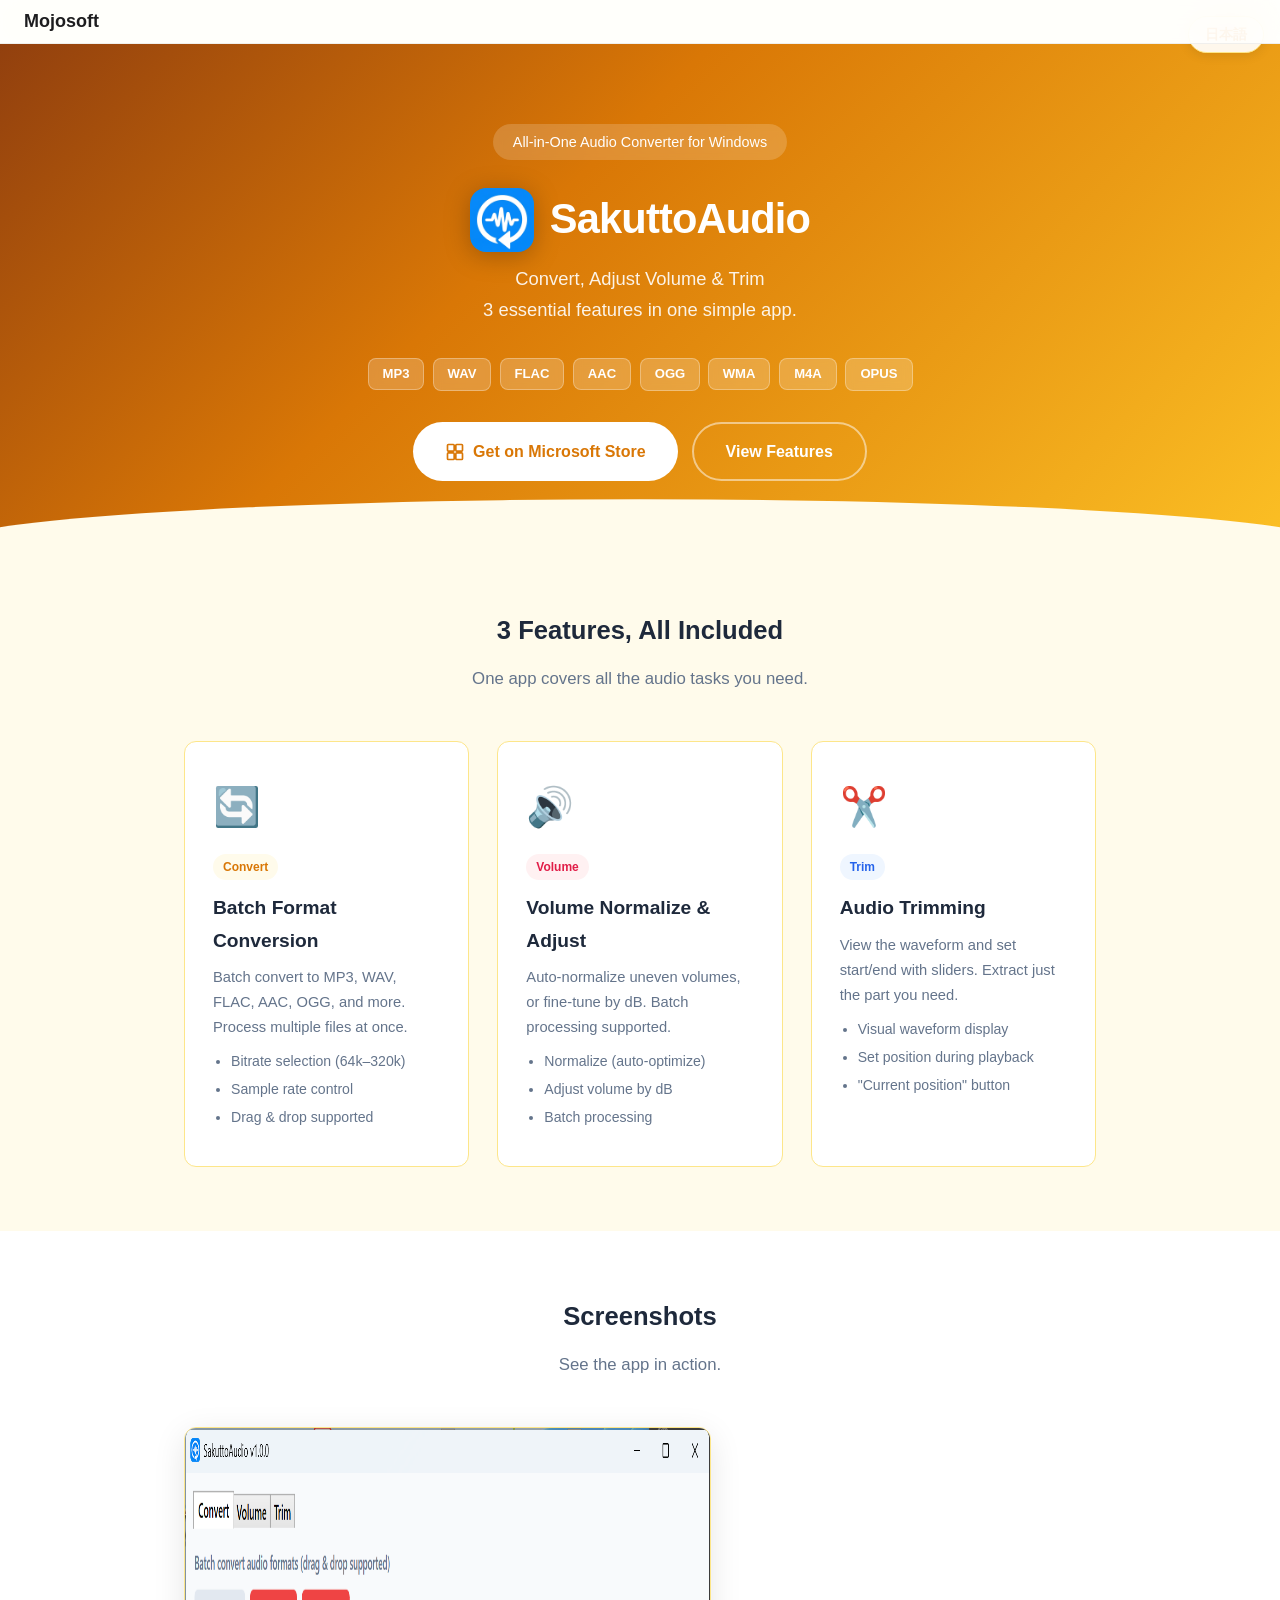
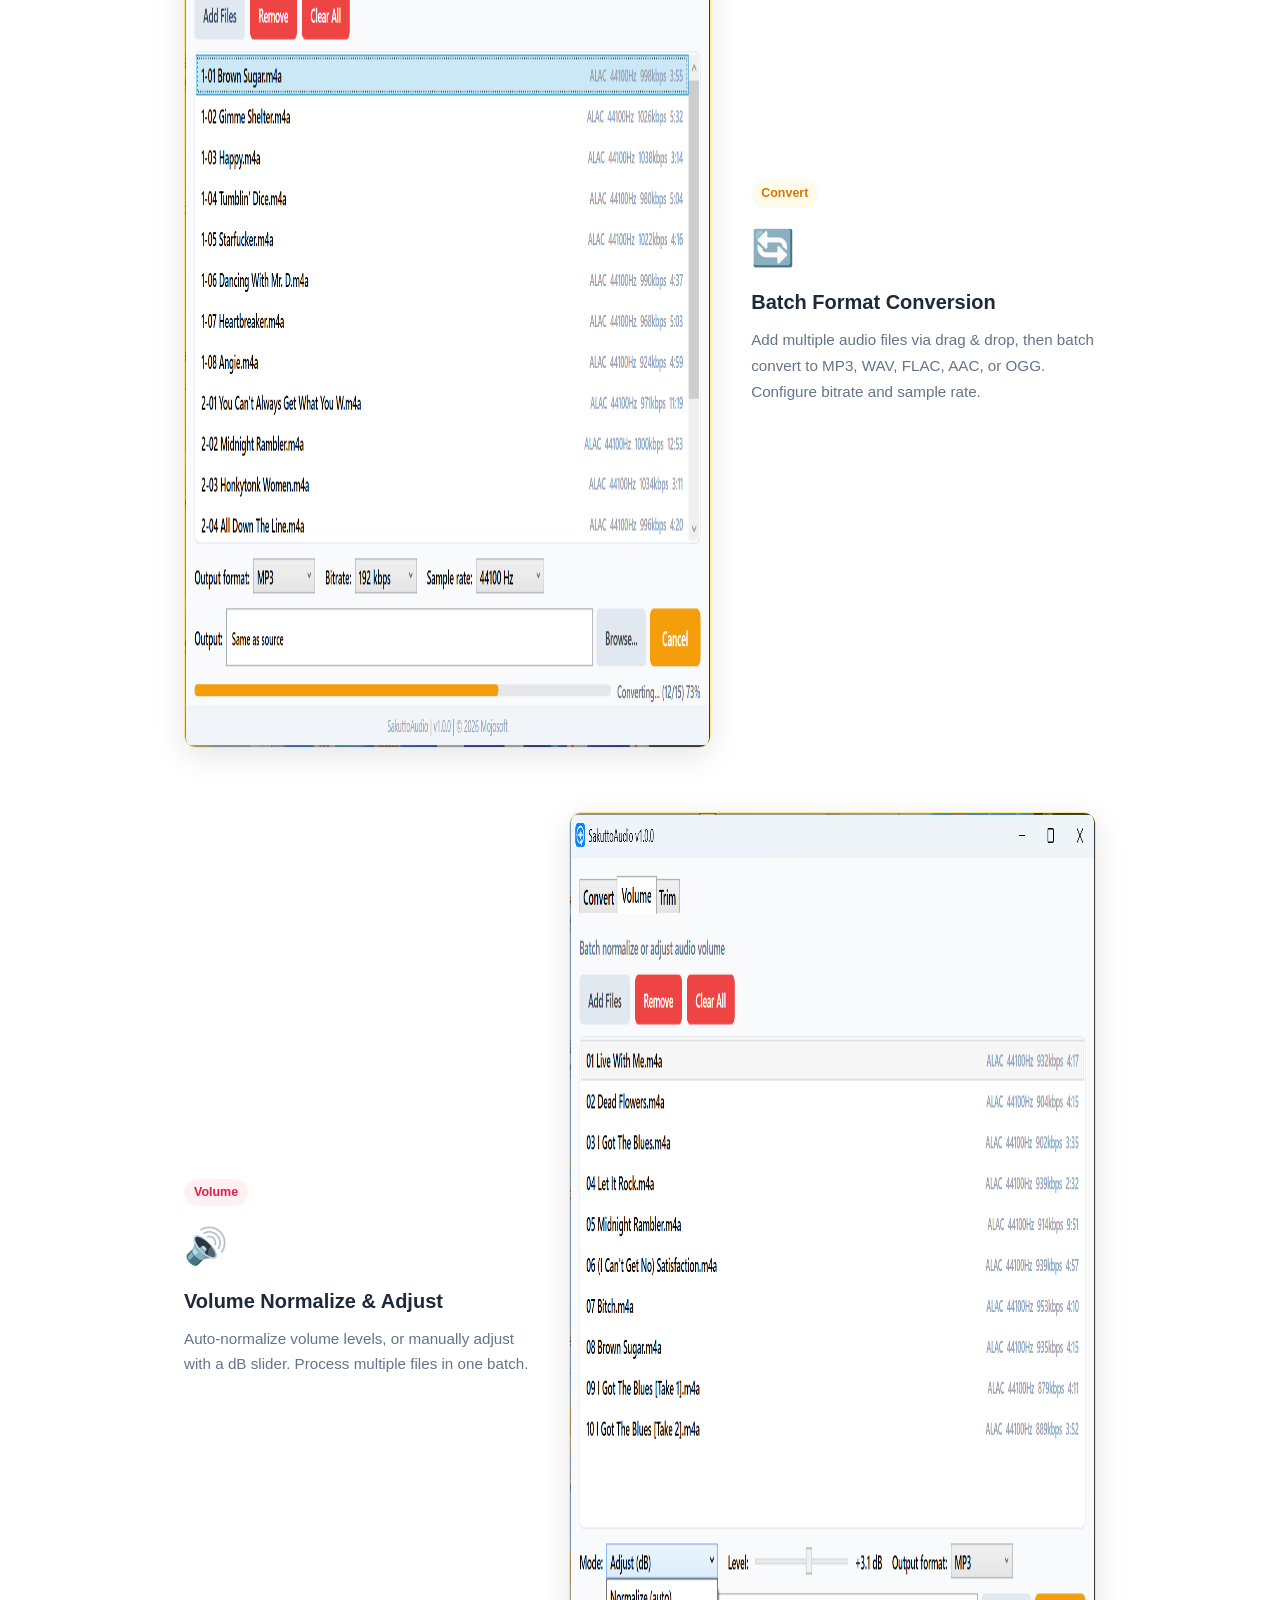
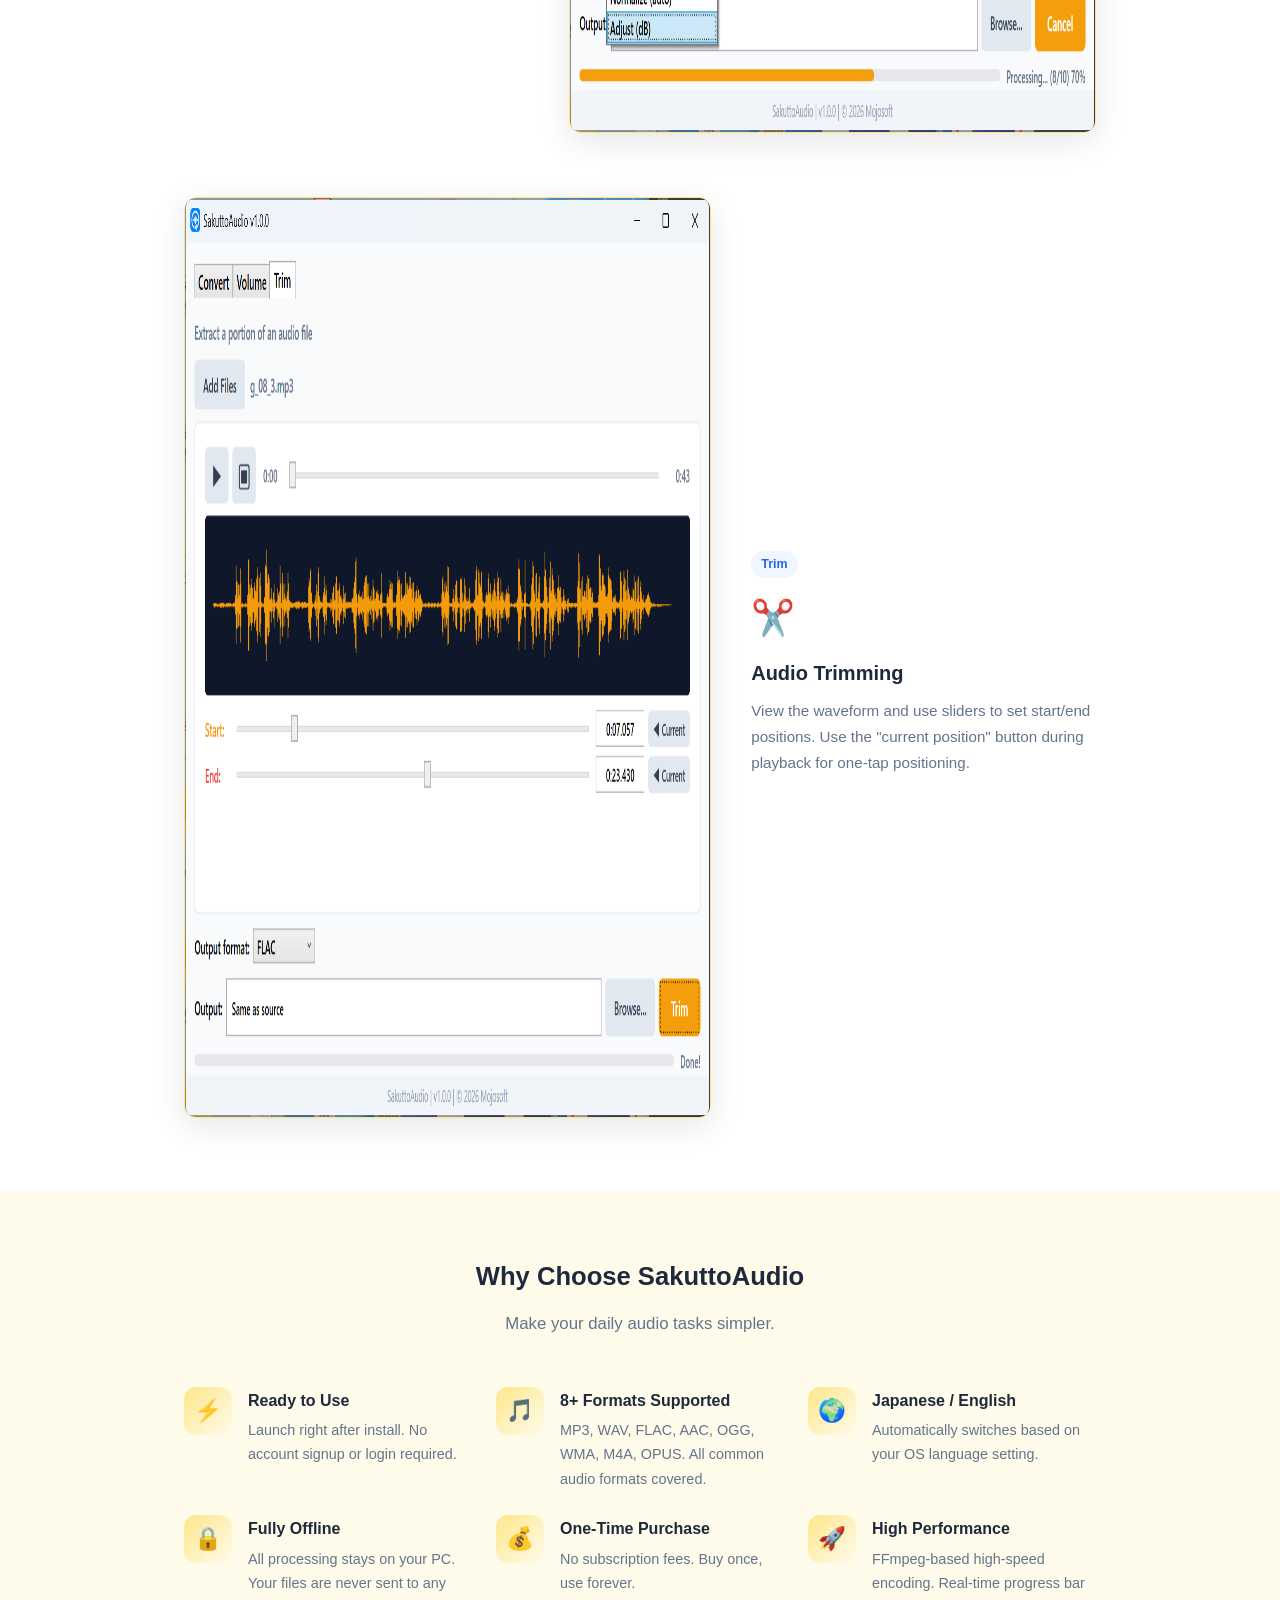
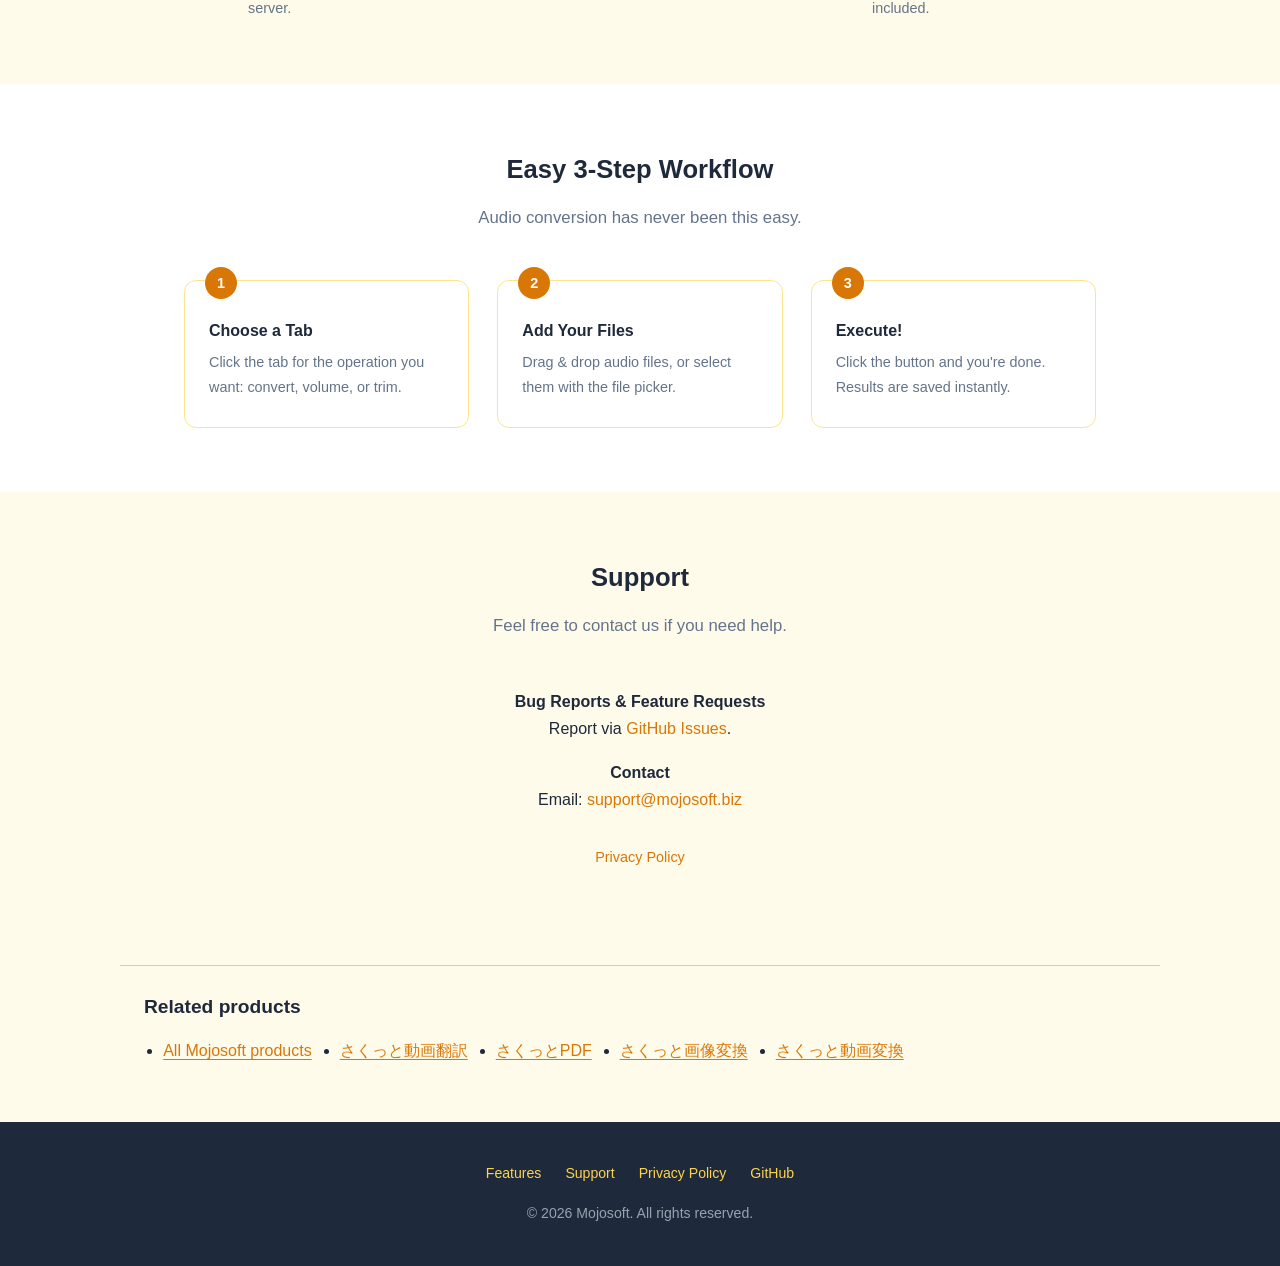
==== en/index.html @ 808bd8ba "Improve product SEO, canonical URLs and language navigation" ====
<!DOCTYPE html>
<html lang="en" class="lang-en">
<head>
<meta charset="UTF-8">
<meta name="viewport" content="width=device-width, initial-scale=1.0">
<title>SakuttoAudio | Audio Conversion, Volume &amp; Trimming</title>
<meta name="description" content="Batch-convert audio files, normalize and adjust volume, and trim recordings on Windows. Three tools in one app for everyday audio tasks. Available on the Microsoft Store.">
<style>
*{margin:0;padding:0;box-sizing:border-box}
:root{--primary:#D97706;--primary-dark:#B45309;--accent:#F59E0B;--bg:#FFFBEB;--card:#FFFFFF;--text:#1E293B;--muted:#64748B;--border:#FDE68A;--radius:12px}
body{font-family:"Segoe UI","Meiryo","Hiragino Sans",sans-serif;background:var(--bg);color:var(--text);line-height:1.7}
a{color:var(--primary);text-decoration:none}
a:hover{text-decoration:underline}

/* Language toggle */
.lang-toggle{position:fixed;top:16px;right:16px;z-index:1000;background:rgba(255,255,255,.92);border:1px solid var(--border);border-radius:999px;padding:6px 16px;font-size:.85rem;font-weight:600;cursor:pointer;box-shadow:0 2px 12px rgba(0,0,0,.1);transition:background .2s}
.lang-toggle:hover{background:#fff;box-shadow:0 4px 16px rgba(0,0,0,.15)}
[data-lang="ja"] .en,[data-lang="en"] .ja{display:none!important}

/* Hero */
.hero{background:linear-gradient(135deg,#92400E 0%,#D97706 40%,#FBBF24 100%);color:#fff;padding:80px 24px 64px;text-align:center;position:relative;overflow:hidden}
.hero::after{content:"";position:absolute;bottom:-2px;left:0;right:0;height:48px;background:var(--bg);clip-path:ellipse(55% 100% at 50% 100%)}
.hero-title{display:flex;align-items:center;justify-content:center;gap:16px;margin-bottom:8px}
.hero-title img{width:64px;height:64px;border-radius:16px;filter:drop-shadow(0 4px 12px rgba(0,0,0,.25))}
.hero h1{font-size:2.6rem;font-weight:800;letter-spacing:-.02em;margin:0}
.hero .subtitle{font-size:1.15rem;opacity:.9;margin-bottom:32px;font-weight:400}
.hero .tagline{display:inline-block;background:rgba(255,255,255,.18);border-radius:999px;padding:6px 20px;font-size:.9rem;margin-bottom:24px;backdrop-filter:blur(4px)}
.hero .formats{display:flex;gap:8px;justify-content:center;flex-wrap:wrap;margin-bottom:32px}
.hero .format-badge{background:rgba(255,255,255,.2);border:1px solid rgba(255,255,255,.3);border-radius:8px;padding:4px 14px;font-size:.82rem;font-weight:600;backdrop-filter:blur(4px)}
.cta-group{display:flex;gap:14px;justify-content:center;flex-wrap:wrap}
.btn{display:inline-flex;align-items:center;gap:8px;padding:14px 32px;border-radius:999px;font-size:1rem;font-weight:600;transition:transform .15s,box-shadow .15s;cursor:pointer;border:none}
.btn-primary{background:#fff;color:var(--primary)}
.btn-primary:hover{transform:translateY(-2px);box-shadow:0 8px 24px rgba(0,0,0,.18);text-decoration:none}
.btn-outline{background:transparent;color:#fff;border:2px solid rgba(255,255,255,.5)}
.btn-outline:hover{background:rgba(255,255,255,.12);text-decoration:none}

/* Container */
.container{max-width:960px;margin:0 auto;padding:0 24px}

/* Section */
.section{padding:64px 0}
.section-title{font-size:1.6rem;font-weight:700;text-align:center;margin-bottom:12px}
.section-desc{text-align:center;color:var(--muted);margin-bottom:48px;font-size:1.05rem}

/* Feature cards */
.feature-grid{display:grid;grid-template-columns:repeat(3,1fr);gap:28px}
.feature-card{background:var(--card);border:1px solid var(--border);border-radius:var(--radius);padding:32px 28px;transition:transform .2s,box-shadow .2s}
.feature-card:hover{transform:translateY(-4px);box-shadow:0 12px 40px rgba(217,119,6,.12)}
.feature-card .feature-icon{font-size:2.4rem;margin-bottom:12px;display:block}
.feature-card .feature-tag{display:inline-block;font-size:.75rem;font-weight:600;padding:3px 10px;border-radius:999px;margin-bottom:12px}
.feature-card .feature-tag.convert{background:#FFFBEB;color:#D97706}
.feature-card .feature-tag.volume{background:#FFF1F2;color:#E11D48}
.feature-card .feature-tag.trim{background:#EFF6FF;color:#2563EB}
.feature-card h3{font-size:1.2rem;margin-bottom:8px;font-weight:700}
.feature-card p{font-size:.92rem;color:var(--muted);line-height:1.7}
.feature-card ul{margin-top:10px;padding-left:18px;font-size:.88rem;color:var(--muted)}
.feature-card ul li{margin-bottom:4px}

/* Feature detail rows */
.feature-row{display:flex;gap:40px;align-items:center;margin-bottom:56px;flex-wrap:wrap}
.feature-row:last-child{margin-bottom:0}
.feature-row.reverse{flex-direction:row-reverse}
.feature-img{flex:1 1 55%;min-width:280px}
.feature-img img{width:100%;border-radius:var(--radius);box-shadow:0 8px 32px rgba(0,0,0,.10);border:1px solid var(--border);transition:transform .2s,box-shadow .2s}
.feature-img img:hover{transform:scale(1.02);box-shadow:0 12px 40px rgba(0,0,0,.15)}
.feature-info{flex:1 1 35%;min-width:220px}
.feature-info .feature-icon{font-size:2.2rem;margin-bottom:8px;display:block}
.feature-info h3{font-size:1.25rem;margin-bottom:8px;font-weight:700}
.feature-info p{font-size:.95rem;color:var(--muted);line-height:1.7}
.feature-info .feature-tag{display:inline-block;font-size:.78rem;font-weight:600;padding:3px 10px;border-radius:999px;margin-bottom:10px}
.feature-info .feature-tag.convert{background:#FFFBEB;color:#D97706}
.feature-info .feature-tag.volume{background:#FFF1F2;color:#E11D48}
.feature-info .feature-tag.trim{background:#EFF6FF;color:#2563EB}

/* Points */
.points{display:grid;grid-template-columns:repeat(auto-fit,minmax(260px,1fr));gap:24px;margin-top:40px}
.point{display:flex;gap:16px;align-items:flex-start}
.point-icon{flex-shrink:0;width:48px;height:48px;border-radius:12px;background:linear-gradient(135deg,#FDE68A,#FFFBEB);display:flex;align-items:center;justify-content:center;font-size:1.4rem}
.point h3{font-size:1rem;margin-bottom:4px}
.point p{font-size:.9rem;color:var(--muted)}

/* Steps */
.steps{display:grid;grid-template-columns:repeat(auto-fit,minmax(240px,1fr));gap:28px;counter-reset:step}
.step{background:var(--card);border:1px solid var(--border);border-radius:var(--radius);padding:28px 24px;position:relative}
.step::before{counter-increment:step;content:counter(step);position:absolute;top:-14px;left:20px;width:32px;height:32px;border-radius:50%;background:var(--primary);color:#fff;font-weight:700;font-size:.9rem;display:flex;align-items:center;justify-content:center}
.step h3{margin-top:8px;font-size:1rem;margin-bottom:6px}
.step p{font-size:.9rem;color:var(--muted)}

/* Footer */
footer{background:#1E293B;color:#CBD5E1;padding:40px 24px;text-align:center;font-size:.88rem}
footer a{color:#FCD34D}
footer .footer-links{margin-bottom:16px;display:flex;gap:24px;justify-content:center;flex-wrap:wrap}
footer .copyright{opacity:.7;margin-top:8px}

/* Responsive */
@media(max-width:700px){
  .hero h1{font-size:2rem}
  .hero .subtitle{font-size:1rem}
  .feature-grid{grid-template-columns:1fr}
  .feature-row,.feature-row.reverse{flex-direction:column}
  .feature-img{min-width:100%}
  .feature-info{min-width:100%;text-align:center}
  .section{padding:48px 0}
  .feature-row{margin-bottom:40px}
}
</style>
  <link rel="canonical" href="https://mojosoftjp.github.io/sakutto-audioconverter/en/">
  <link rel="alternate" href="https://mojosoftjp.github.io/sakutto-audioconverter/" hreflang="ja">
  <link rel="alternate" href="https://mojosoftjp.github.io/sakutto-audioconverter/en/" hreflang="en">
  <link rel="alternate" href="https://mojosoftjp.github.io/sakutto-audioconverter/" hreflang="x-default">
  <meta name="robots" content="index, follow, max-image-preview:large">
  <meta property="og:title" content="SakuttoAudio | Audio Conversion, Volume &amp; Trimming">
  <meta property="og:description" content="Batch-convert audio files, normalize and adjust volume, and trim recordings on Windows. Three tools in one app for everyday audio tasks. Available on the Microsoft Store.">
  <meta property="og:url" content="https://mojosoftjp.github.io/sakutto-audioconverter/en/">
  <meta property="og:type" content="website">
  <meta property="og:site_name" content="Mojosoft">
  <meta property="og:locale" content="en_US">
  <meta name="twitter:title" content="SakuttoAudio | Audio Conversion, Volume &amp; Trimming">
  <meta name="twitter:description" content="Batch-convert audio files, normalize and adjust volume, and trim recordings on Windows. Three tools in one app for everyday audio tasks. Available on the Microsoft Store.">
  <meta property="og:image" content="https://mojosoftjp.github.io/sakutto-audioconverter/a1.png">
  <meta name="twitter:image" content="https://mojosoftjp.github.io/sakutto-audioconverter/a1.png">
  <meta property="og:image:alt" content="SakuttoAudio | Audio Conversion, Volume &amp; Trimming">
  <meta name="twitter:image:alt" content="SakuttoAudio | Audio Conversion, Volume &amp; Trimming">
  <meta property="og:image:width" content="1272">
  <meta property="og:image:height" content="921">
  <meta name="twitter:card" content="summary_large_image">
<script type="application/ld+json">
{
  "@context": "https://schema.org",
  "@graph": [
    {
      "@type": "SoftwareApplication",
      "@id": "https://mojosoftjp.github.io/sakutto-audioconverter/en/#software",
      "name": "さくっと音声変換",
      "url": "https://mojosoftjp.github.io/sakutto-audioconverter/en/",
      "description": "Batch-convert audio files, normalize and adjust volume, and trim recordings on Windows. Three tools in one app for everyday audio tasks. Available on the Microsoft Store.",
      "image": "https://mojosoftjp.github.io/sakutto-audioconverter/a1.png",
      "operatingSystem": "Windows",
      "applicationCategory": "MultimediaApplication",
      "inLanguage": "en",
      "publisher": {
        "@type": "Organization",
        "@id": "https://mojosoft.biz/#organization",
        "name": "Mojosoft",
        "url": "https://mojosoft.biz/"
      }
    },
    {
      "@type": "BreadcrumbList",
      "@id": "https://mojosoftjp.github.io/sakutto-audioconverter/en/#breadcrumb",
      "itemListElement": [
        {
          "@type": "ListItem",
          "position": 1,
          "name": "Mojosoft",
          "item": "https://mojosoft.biz/"
        },
        {
          "@type": "ListItem",
          "position": 2,
          "name": "さくっと音声変換",
          "item": "https://mojosoftjp.github.io/sakutto-audioconverter/en/"
        }
      ]
    },
    {
      "@type": "WebPage",
      "@id": "https://mojosoftjp.github.io/sakutto-audioconverter/en/#webpage",
      "url": "https://mojosoftjp.github.io/sakutto-audioconverter/en/",
      "name": "SakuttoAudio | Audio Conversion, Volume & Trimming",
      "inLanguage": "en",
      "mainEntity": {
        "@id": "https://mojosoftjp.github.io/sakutto-audioconverter/en/#software"
      },
      "breadcrumb": {
        "@id": "https://mojosoftjp.github.io/sakutto-audioconverter/en/#breadcrumb"
      }
    }
  ]
}
</script>
<style id="seo-navigation-style">
.seo-navigation{max-width:1040px;margin:32px auto;padding:24px;line-height:1.8;border-top:1px solid #8886}
.seo-navigation h2{font-size:1.2rem;margin:0 0 12px}.seo-navigation ul{padding-left:1.2em;display:flex;flex-wrap:wrap;gap:8px 28px}
.seo-navigation a{text-decoration:underline;text-underline-offset:3px}.seo-navigation details{padding:12px 0;border-bottom:1px solid #8884}
.seo-navigation summary{cursor:pointer;font-weight:600}.seo-navigation p{margin:10px 0}.seo-product-label{display:block;font-size:.35em;line-height:1.5;margin-bottom:.6em;letter-spacing:0}
.seo-table-scroll{max-width:100%;overflow-x:auto;margin:16px 0}code{overflow-wrap:anywhere;word-break:break-word}
@media(prefers-reduced-motion:reduce){.fade-in,.reveal,.reveal-scale,.rv{opacity:1!important;transform:none!important;animation:none!important;transition:none!important}}
</style><noscript><style>.fade-in,.reveal,.reveal-scale,.rv{opacity:1!important;transform:none!important}</style></noscript>
</head>
<body data-lang="en">

<!-- Mojosoft Header -->
<nav style="position:fixed;top:0;left:0;right:0;z-index:9999;background:rgba(255,255,255,.85);backdrop-filter:saturate(180%) blur(20px);-webkit-backdrop-filter:saturate(180%) blur(20px);border-bottom:1px solid rgba(0,0,0,.06);height:44px;display:flex;align-items:center;padding:0 24px;">
  <a href="https://mojosoft.biz/" style="font-size:18px;font-weight:700;color:#1D1D1F;text-decoration:none;font-family:'Noto Sans JP',sans-serif;">Mojosoft</a>
</nav>
<div style="height:44px;"></div>

<!-- Language toggle -->
<a class="lang-toggle" href="https://mojosoftjp.github.io/sakutto-audioconverter/" lang="ja" style="text-decoration:none">日本語</a>

<!-- Hero -->
<header class="hero">
  <div class="ja"><div class="tagline">Windows 用音声変換ツール</div></div>
  <div class="en"><div class="tagline">All-in-One Audio Converter for Windows</div></div>
  <div class="hero-title">
    <img src="../logo.png" alt="SakuttoAudio icon" width="300" height="300" decoding="async">
    <h1><span class="ja">さくっと音声変換</span><span class="en">SakuttoAudio</span></h1>
  </div>
  <p class="subtitle">
    <span class="ja">フォーマット変換・音量調整・トリミング<br>3つの機能をシンプルなひとつのアプリに。</span>
    <span class="en">Convert, Adjust Volume &amp; Trim<br>3 essential features in one simple app.</span>
  </p>
  <div class="formats">
    <span class="format-badge">MP3</span>
    <span class="format-badge">WAV</span>
    <span class="format-badge">FLAC</span>
    <span class="format-badge">AAC</span>
    <span class="format-badge">OGG</span>
    <span class="format-badge">WMA</span>
    <span class="format-badge">M4A</span>
    <span class="format-badge">OPUS</span>
  </div>
  <div class="cta-group">
    <a href="https://www.microsoft.com/store/apps/9MT5RW1K95DD" class="btn btn-primary">
      <svg width="20" height="20" viewBox="0 0 24 24" fill="none" stroke="currentColor" stroke-width="2"><rect x="3" y="3" width="8" height="8" rx="1"/><rect x="13" y="3" width="8" height="8" rx="1"/><rect x="3" y="13" width="8" height="8" rx="1"/><rect x="13" y="13" width="8" height="8" rx="1"/></svg>
      <span class="ja">Microsoft Store で入手</span><span class="en">Get on Microsoft Store</span>
    </a>
    <a href="#features" class="btn btn-outline">
      <span class="ja">機能を見る</span><span class="en">View Features</span>
    </a>
  </div>
</header>

<!-- Feature overview cards -->
<section id="features" class="section">
  <div class="container">
    <h2 class="section-title"><span class="ja">3つの機能、ぜんぶ入り</span><span class="en">3 Features, All Included</span></h2>
    <p class="section-desc"><span class="ja">音声の変換・編集がこのアプリひとつで完結します。</span><span class="en">One app covers all the audio tasks you need.</span></p>
    <div class="feature-grid">
      <!-- 1: Convert -->
      <div class="feature-card">
        <span class="feature-icon">&#x1F504;</span>
        <span class="feature-tag convert"><span class="ja">変換</span><span class="en">Convert</span></span>
        <h3><span class="ja">一括フォーマット変換</span><span class="en">Batch Format Conversion</span></h3>
        <p><span class="ja">MP3・WAV・FLAC・AAC・OGGなど主要な音声形式に一括変換。複数ファイルをまとめて処理。</span><span class="en">Batch convert to MP3, WAV, FLAC, AAC, OGG, and more. Process multiple files at once.</span></p>
        <ul>
          <li><span class="ja">ビットレート指定（64k〜320k）</span><span class="en">Bitrate selection (64k–320k)</span></li>
          <li><span class="ja">サンプルレート指定</span><span class="en">Sample rate control</span></li>
          <li><span class="ja">ドラッグ＆ドロップ対応</span><span class="en">Drag &amp; drop supported</span></li>
        </ul>
      </div>
      <!-- 2: Volume -->
      <div class="feature-card">
        <span class="feature-icon">&#x1F50A;</span>
        <span class="feature-tag volume"><span class="ja">音量調整</span><span class="en">Volume</span></span>
        <h3><span class="ja">音量ノーマライズ &amp; 調整</span><span class="en">Volume Normalize &amp; Adjust</span></h3>
        <p><span class="ja">バラバラな音量を自動で最適化、またはdB単位で微調整。複数ファイルの一括処理に対応。</span><span class="en">Auto-normalize uneven volumes, or fine-tune by dB. Batch processing supported.</span></p>
        <ul>
          <li><span class="ja">ノーマライズ（自動最適化）</span><span class="en">Normalize (auto-optimize)</span></li>
          <li><span class="ja">dB指定で音量増減</span><span class="en">Adjust volume by dB</span></li>
          <li><span class="ja">一括処理対応</span><span class="en">Batch processing</span></li>
        </ul>
      </div>
      <!-- 3: Trim -->
      <div class="feature-card">
        <span class="feature-icon">&#x2702;&#xFE0F;</span>
        <span class="feature-tag trim"><span class="ja">トリミング</span><span class="en">Trim</span></span>
        <h3><span class="ja">音声トリミング</span><span class="en">Audio Trimming</span></h3>
        <p><span class="ja">波形を見ながらスライダーで直感的に開始・終了を指定。必要な部分だけ切り出し。</span><span class="en">View the waveform and set start/end with sliders. Extract just the part you need.</span></p>
        <ul>
          <li><span class="ja">波形表示で視覚的に操作</span><span class="en">Visual waveform display</span></li>
          <li><span class="ja">再生しながら位置指定</span><span class="en">Set position during playback</span></li>
          <li><span class="ja">「現在位置」ボタンで簡単指定</span><span class="en">"Current position" button</span></li>
        </ul>
      </div>
    </div>
  </div>
</section>

<!-- Screenshots -->
<section class="section" style="background:#fff">
  <div class="container">
    <h2 class="section-title"><span class="ja">スクリーンショット</span><span class="en">Screenshots</span></h2>
    <p class="section-desc"><span class="ja">実際のアプリの画面をご覧ください。</span><span class="en">See the app in action.</span></p>

    <!-- 1: Convert -->
    <div class="feature-row">
      <div class="feature-img">
        <img class="ja" src="../a1.png" alt="一括変換の画面" loading="lazy" width="1272" height="921" decoding="async">
        <img class="en" src="../a_en1.png" alt="Batch Convert" loading="lazy" width="1272" height="921" decoding="async">
      </div>
      <div class="feature-info">
        <span class="feature-tag convert"><span class="ja">変換</span><span class="en">Convert</span></span>
        <span class="feature-icon">&#x1F504;</span>
        <h3><span class="ja">一括フォーマット変換</span><span class="en">Batch Format Conversion</span></h3>
        <p><span class="ja">複数の音声ファイルをドラッグ＆ドロップで追加し、MP3・WAV・FLAC・AAC・OGGに一括変換。ビットレートやサンプルレートも設定可能。</span><span class="en">Add multiple audio files via drag &amp; drop, then batch convert to MP3, WAV, FLAC, AAC, or OGG. Configure bitrate and sample rate.</span></p>
      </div>
    </div>

    <!-- 2: Volume -->
    <div class="feature-row reverse">
      <div class="feature-img">
        <img class="ja" src="../a2.png" alt="音量調整の画面" loading="lazy" width="1272" height="921" decoding="async">
        <img class="en" src="../a_en2.png" alt="Volume Adjust" loading="lazy" width="1272" height="921" decoding="async">
      </div>
      <div class="feature-info">
        <span class="feature-tag volume"><span class="ja">音量調整</span><span class="en">Volume</span></span>
        <span class="feature-icon">&#x1F50A;</span>
        <h3><span class="ja">音量ノーマライズ &amp; 調整</span><span class="en">Volume Normalize &amp; Adjust</span></h3>
        <p><span class="ja">ノーマライズで音量を自動最適化、またはdBスライダーで手動調整。複数ファイルを一括処理。</span><span class="en">Auto-normalize volume levels, or manually adjust with a dB slider. Process multiple files in one batch.</span></p>
      </div>
    </div>

    <!-- 3: Trim -->
    <div class="feature-row">
      <div class="feature-img">
        <img class="ja" src="../a3.png" alt="トリミングの画面" loading="lazy" width="1272" height="921" decoding="async">
        <img class="en" src="../a_en3.png" alt="Audio Trimming" loading="lazy" width="1272" height="921" decoding="async">
      </div>
      <div class="feature-info">
        <span class="feature-tag trim"><span class="ja">トリミング</span><span class="en">Trim</span></span>
        <span class="feature-icon">&#x2702;&#xFE0F;</span>
        <h3><span class="ja">音声トリミング</span><span class="en">Audio Trimming</span></h3>
        <p><span class="ja">波形表示を見ながらスライダーで開始・終了位置を指定。再生中に「現在位置」ボタンで一発セット。必要な部分だけサクッと切り出し。</span><span class="en">View the waveform and use sliders to set start/end positions. Use the "current position" button during playback for one-tap positioning.</span></p>
      </div>
    </div>
  </div>
</section>

<!-- Why choose -->
<section class="section">
  <div class="container">
    <h2 class="section-title"><span class="ja">選ばれる理由</span><span class="en">Why Choose SakuttoAudio</span></h2>
    <p class="section-desc"><span class="ja">日常の音声作業を、もっとシンプルに。</span><span class="en">Make your daily audio tasks simpler.</span></p>
    <div class="points">
      <div class="point">
        <div class="point-icon">&#x26A1;</div>
        <div>
          <h3><span class="ja">すぐ使える</span><span class="en">Ready to Use</span></h3>
          <p><span class="ja">インストールしたらすぐ起動。アカウント登録もログインも不要です。</span><span class="en">Launch right after install. No account signup or login required.</span></p>
        </div>
      </div>
      <div class="point">
        <div class="point-icon">&#x1F3B5;</div>
        <div>
          <h3><span class="ja">8フォーマット対応</span><span class="en">8+ Formats Supported</span></h3>
          <p><span class="ja">MP3・WAV・FLAC・AAC・OGG・WMA・M4A・OPUS。主要な音声形式をすべてカバー。</span><span class="en">MP3, WAV, FLAC, AAC, OGG, WMA, M4A, OPUS. All common audio formats covered.</span></p>
        </div>
      </div>
      <div class="point">
        <div class="point-icon">&#x1F30D;</div>
        <div>
          <h3><span class="ja">日本語/英語対応</span><span class="en">Japanese / English</span></h3>
          <p><span class="ja">OSの言語設定に合わせて自動で切り替わります。</span><span class="en">Automatically switches based on your OS language setting.</span></p>
        </div>
      </div>
      <div class="point">
        <div class="point-icon">&#x1F512;</div>
        <div>
          <h3><span class="ja">完全オフライン</span><span class="en">Fully Offline</span></h3>
          <p><span class="ja">すべての処理はPC上で完結。ファイルが外部に送信されることはありません。</span><span class="en">All processing stays on your PC. Your files are never sent to any server.</span></p>
        </div>
      </div>
      <div class="point">
        <div class="point-icon">&#x1F4B0;</div>
        <div>
          <h3><span class="ja">買い切り</span><span class="en">One-Time Purchase</span></h3>
          <p><span class="ja">月額課金なし。一度購入すればずっと使えます。</span><span class="en">No subscription fees. Buy once, use forever.</span></p>
        </div>
      </div>
      <div class="point">
        <div class="point-icon">&#x1F680;</div>
        <div>
          <h3><span class="ja">高性能</span><span class="en">High Performance</span></h3>
          <p><span class="ja">FFmpegベースの高速エンコード。プログレスバーで進捗をリアルタイム確認。</span><span class="en">FFmpeg-based high-speed encoding. Real-time progress bar included.</span></p>
        </div>
      </div>
    </div>
  </div>
</section>

<!-- How to use -->
<section class="section" style="background:#fff">
  <div class="container">
    <h2 class="section-title"><span class="ja">使い方はかんたん 3ステップ</span><span class="en">Easy 3-Step Workflow</span></h2>
    <p class="section-desc"><span class="ja">音声変換がこんなにラクになります。</span><span class="en">Audio conversion has never been this easy.</span></p>
    <div class="steps">
      <div class="step">
        <h3><span class="ja">タブを選ぶ</span><span class="en">Choose a Tab</span></h3>
        <p><span class="ja">変換・音量調整・トリミングから、やりたい操作をクリック。</span><span class="en">Click the tab for the operation you want: convert, volume, or trim.</span></p>
      </div>
      <div class="step">
        <h3><span class="ja">ファイルを入れる</span><span class="en">Add Your Files</span></h3>
        <p><span class="ja">音声ファイルをドラッグ＆ドロップ、またはボタンで選択。</span><span class="en">Drag &amp; drop audio files, or select them with the file picker.</span></p>
      </div>
      <div class="step">
        <h3><span class="ja">実行！</span><span class="en">Execute!</span></h3>
        <p><span class="ja">ボタンをクリックするだけ。処理結果はすぐに保存されます。</span><span class="en">Click the button and you're done. Results are saved instantly.</span></p>
      </div>
    </div>
  </div>
</section>

<!-- Support -->
<section id="support" class="section">
  <div class="container">
    <h2 class="section-title"><span class="ja">サポート</span><span class="en">Support</span></h2>
    <p class="section-desc"><span class="ja">お困りの際はお気軽にお問い合わせください。</span><span class="en">Feel free to contact us if you need help.</span></p>
    <div style="max-width:560px;margin:0 auto;text-align:center">
      <p style="margin-bottom:16px">
        <strong><span class="ja">不具合の報告・機能のリクエスト</span><span class="en">Bug Reports &amp; Feature Requests</span></strong><br>
        <span class="ja"><a href="https://github.com/mojosoftjp/sakutto-audioconverter/issues">GitHub Issues</a> からご報告いただけます。</span>
        <span class="en">Report via <a href="https://github.com/mojosoftjp/sakutto-audioconverter/issues">GitHub Issues</a>.</span>
      </p>
      <p style="margin-bottom:16px">
        <strong><span class="ja">お問い合わせ</span><span class="en">Contact</span></strong><br>
        Email: <a href="mailto:support@mojosoft.biz">support@mojosoft.biz</a>
      </p>
      <p style="color:var(--muted);font-size:.9rem;margin-top:32px">
        <a href="../privacy.html"><span class="ja">プライバシーポリシー</span><span class="en">Privacy Policy</span></a>
      </p>
    </div>
  </div>
</section>

<!-- Footer -->
<nav class="seo-navigation" aria-label="Related products"><h2>Related products</h2><ul><li><a href="https://mojosoft.biz/#products">All Mojosoft products</a></li><li><a href="https://mojosoftjp.github.io/sakutto-videotranslator/en/">さくっと動画翻訳</a></li><li><a href="https://mojosoftjp.github.io/sakutto-pdf/en/">さくっとPDF</a></li><li><a href="https://mojosoftjp.github.io/sakutto-imageconverter/en/">さくっと画像変換</a></li><li><a href="https://mojosoftjp.github.io/sakutto-videoconverter/en/">さくっと動画変換</a></li></ul></nav>
<footer>
  <div class="footer-links">
    <a href="#features"><span class="ja">機能</span><span class="en">Features</span></a>
    <a href="#support"><span class="ja">サポート</span><span class="en">Support</span></a>
    <a href="../privacy.html"><span class="ja">プライバシーポリシー</span><span class="en">Privacy Policy</span></a>
    <a href="https://github.com/mojosoftjp/sakutto-audioconverter">GitHub</a>
  </div>
  <div class="copyright">&copy; 2026 Mojosoft. All rights reserved.</div>
</footer>

<script>
function setLang(lang) {
  if (lang !== "en") window.location.assign("https://mojosoftjp.github.io/sakutto-audioconverter/" + window.location.hash);
}
function toggleLang() { setLang("ja"); }
</script>

</body>
</html>
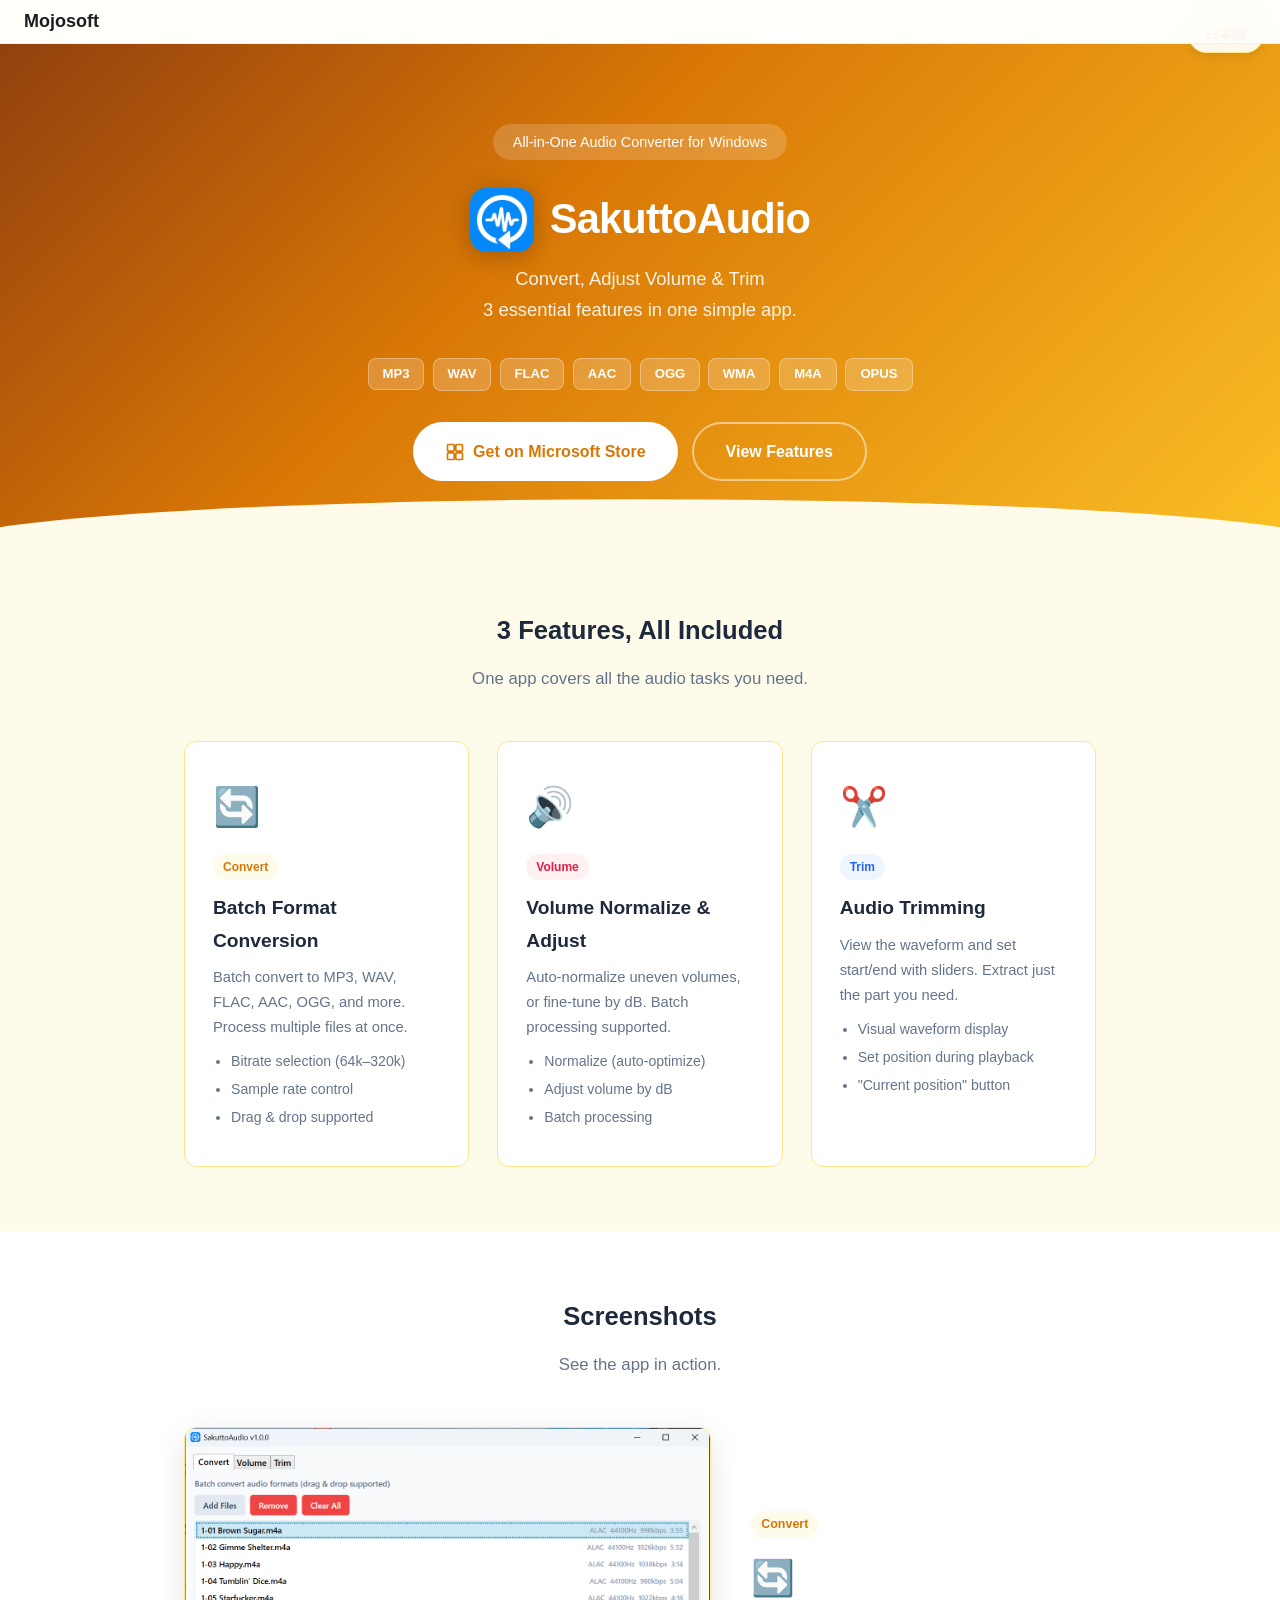
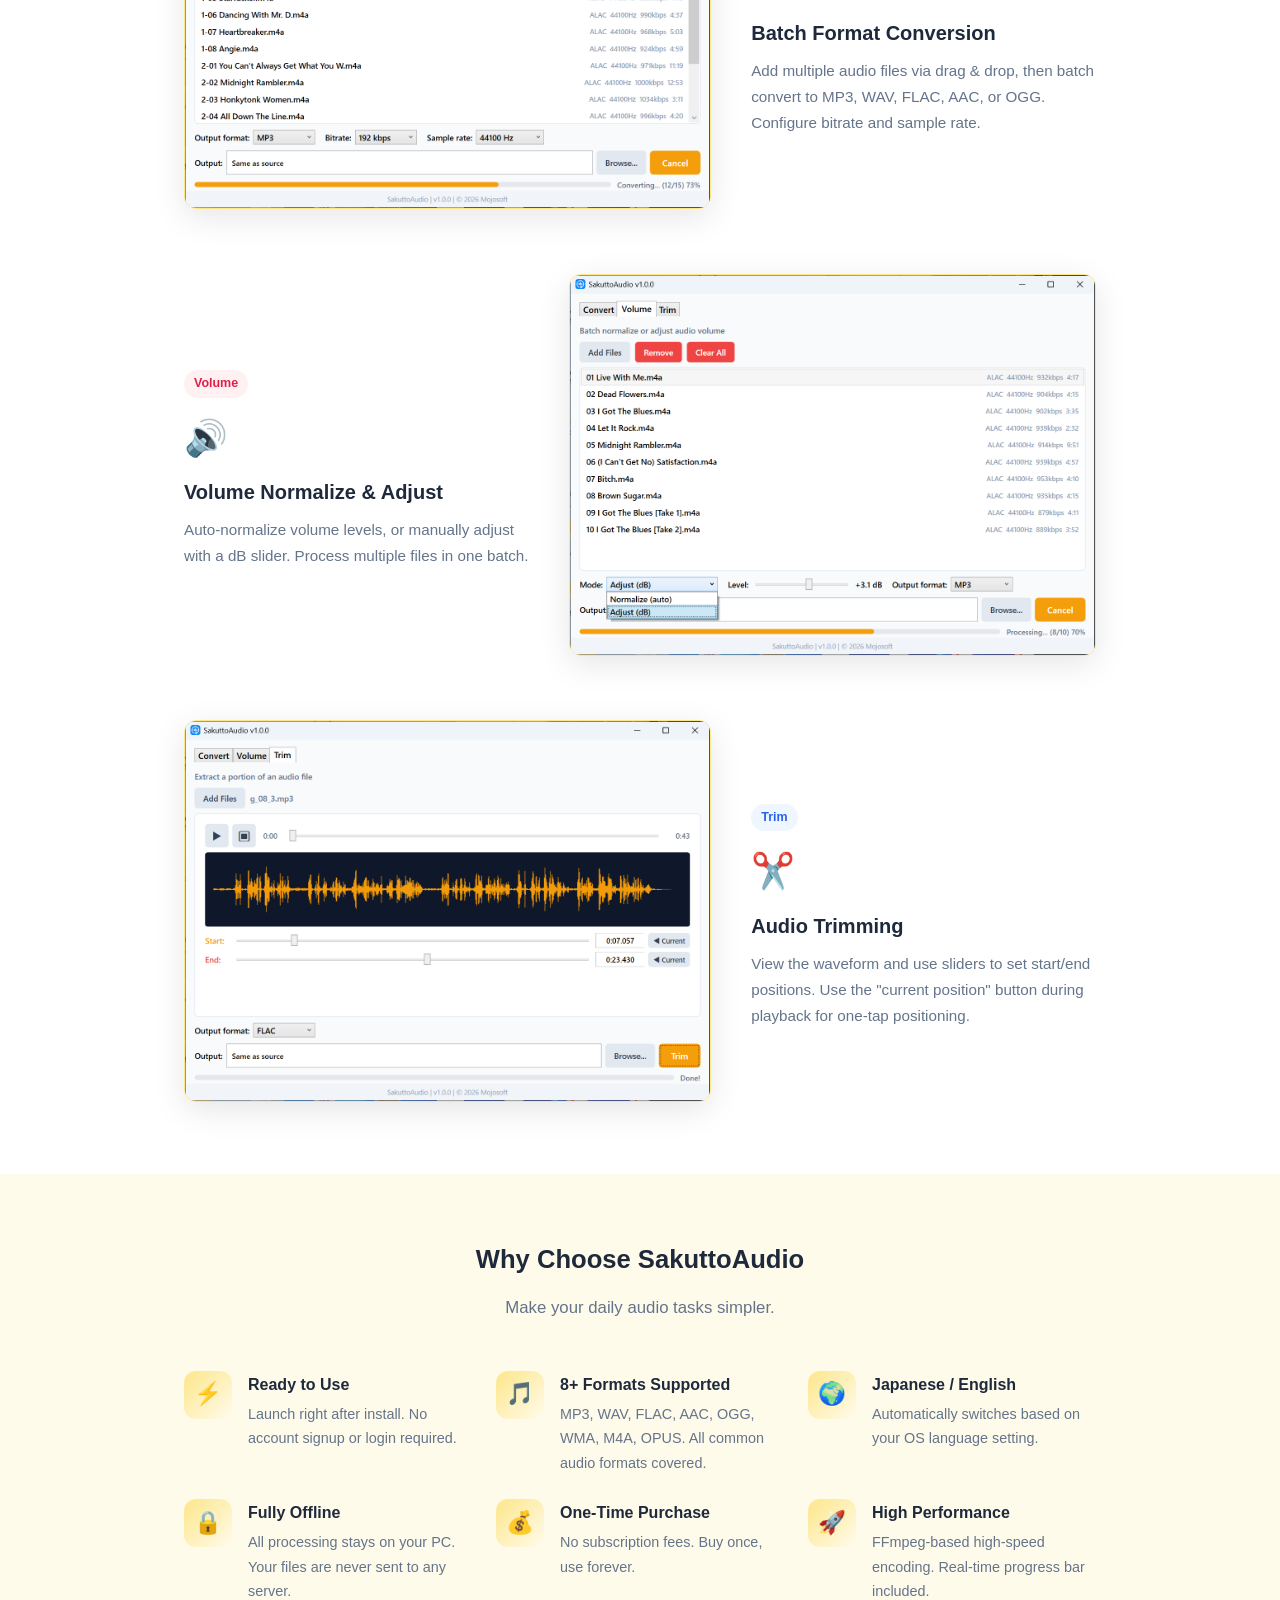
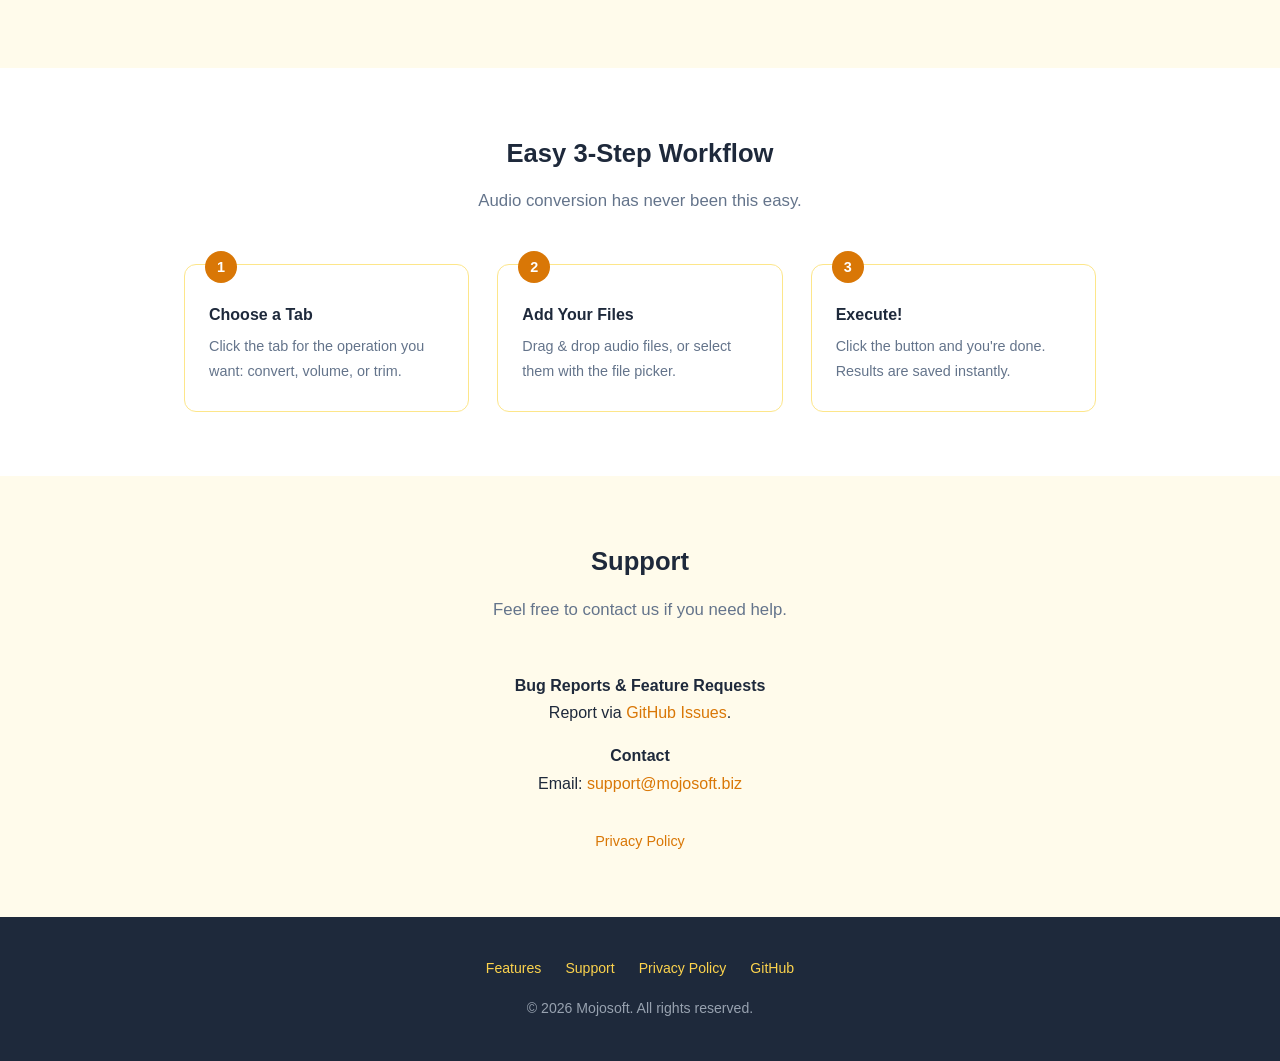
==== commit 214694c3: "Restore original images and presentation; retain SEO metadata" ====
--- a/en/index.html
+++ b/en/index.html
@@ -179,14 +179,6 @@
   ]
 }
 </script>
-<style id="seo-navigation-style">
-.seo-navigation{max-width:1040px;margin:32px auto;padding:24px;line-height:1.8;border-top:1px solid #8886}
-.seo-navigation h2{font-size:1.2rem;margin:0 0 12px}.seo-navigation ul{padding-left:1.2em;display:flex;flex-wrap:wrap;gap:8px 28px}
-.seo-navigation a{text-decoration:underline;text-underline-offset:3px}.seo-navigation details{padding:12px 0;border-bottom:1px solid #8884}
-.seo-navigation summary{cursor:pointer;font-weight:600}.seo-navigation p{margin:10px 0}.seo-product-label{display:block;font-size:.35em;line-height:1.5;margin-bottom:.6em;letter-spacing:0}
-.seo-table-scroll{max-width:100%;overflow-x:auto;margin:16px 0}code{overflow-wrap:anywhere;word-break:break-word}
-@media(prefers-reduced-motion:reduce){.fade-in,.reveal,.reveal-scale,.rv{opacity:1!important;transform:none!important;animation:none!important;transition:none!important}}
-</style><noscript><style>.fade-in,.reveal,.reveal-scale,.rv{opacity:1!important;transform:none!important}</style></noscript>
 </head>
 <body data-lang="en">
 
@@ -204,7 +196,7 @@
   <div class="ja"><div class="tagline">Windows 用音声変換ツール</div></div>
   <div class="en"><div class="tagline">All-in-One Audio Converter for Windows</div></div>
   <div class="hero-title">
-    <img src="../logo.png" alt="SakuttoAudio icon" width="300" height="300" decoding="async">
+    <img src="../logo.png" alt="SakuttoAudio icon">
     <h1><span class="ja">さくっと音声変換</span><span class="en">SakuttoAudio</span></h1>
   </div>
   <p class="subtitle">
@@ -287,8 +279,8 @@
     <!-- 1: Convert -->
     <div class="feature-row">
       <div class="feature-img">
-        <img class="ja" src="../a1.png" alt="一括変換の画面" loading="lazy" width="1272" height="921" decoding="async">
-        <img class="en" src="../a_en1.png" alt="Batch Convert" loading="lazy" width="1272" height="921" decoding="async">
+        <img class="ja" src="../a1.png" alt="一括変換の画面" loading="lazy">
+        <img class="en" src="../a_en1.png" alt="Batch Convert" loading="lazy">
       </div>
       <div class="feature-info">
         <span class="feature-tag convert"><span class="ja">変換</span><span class="en">Convert</span></span>
@@ -301,8 +293,8 @@
     <!-- 2: Volume -->
     <div class="feature-row reverse">
       <div class="feature-img">
-        <img class="ja" src="../a2.png" alt="音量調整の画面" loading="lazy" width="1272" height="921" decoding="async">
-        <img class="en" src="../a_en2.png" alt="Volume Adjust" loading="lazy" width="1272" height="921" decoding="async">
+        <img class="ja" src="../a2.png" alt="音量調整の画面" loading="lazy">
+        <img class="en" src="../a_en2.png" alt="Volume Adjust" loading="lazy">
       </div>
       <div class="feature-info">
         <span class="feature-tag volume"><span class="ja">音量調整</span><span class="en">Volume</span></span>
@@ -315,8 +307,8 @@
     <!-- 3: Trim -->
     <div class="feature-row">
       <div class="feature-img">
-        <img class="ja" src="../a3.png" alt="トリミングの画面" loading="lazy" width="1272" height="921" decoding="async">
-        <img class="en" src="../a_en3.png" alt="Audio Trimming" loading="lazy" width="1272" height="921" decoding="async">
+        <img class="ja" src="../a3.png" alt="トリミングの画面" loading="lazy">
+        <img class="en" src="../a_en3.png" alt="Audio Trimming" loading="lazy">
       </div>
       <div class="feature-info">
         <span class="feature-tag trim"><span class="ja">トリミング</span><span class="en">Trim</span></span>
@@ -425,7 +417,6 @@
 </section>
 
 <!-- Footer -->
-<nav class="seo-navigation" aria-label="Related products"><h2>Related products</h2><ul><li><a href="https://mojosoft.biz/#products">All Mojosoft products</a></li><li><a href="https://mojosoftjp.github.io/sakutto-videotranslator/en/">さくっと動画翻訳</a></li><li><a href="https://mojosoftjp.github.io/sakutto-pdf/en/">さくっとPDF</a></li><li><a href="https://mojosoftjp.github.io/sakutto-imageconverter/en/">さくっと画像変換</a></li><li><a href="https://mojosoftjp.github.io/sakutto-videoconverter/en/">さくっと動画変換</a></li></ul></nav>
 <footer>
   <div class="footer-links">
     <a href="#features"><span class="ja">機能</span><span class="en">Features</span></a>
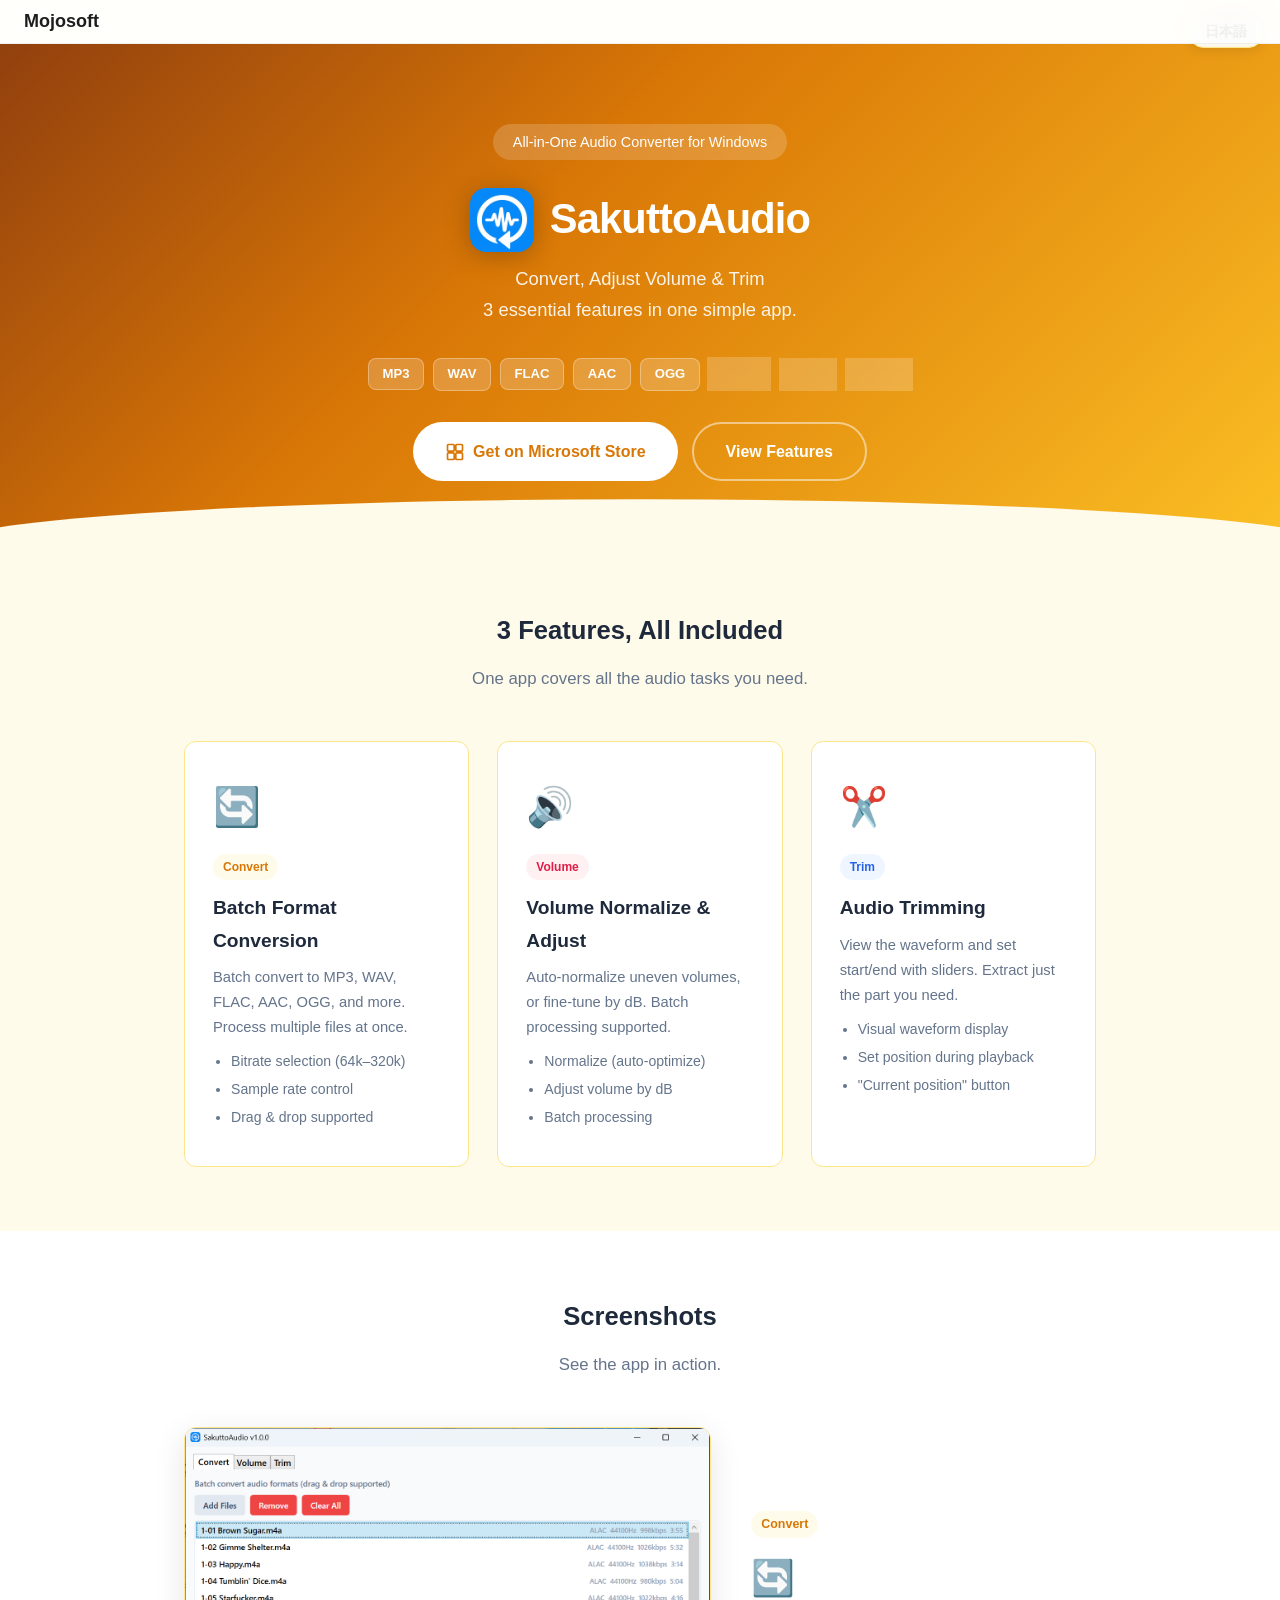
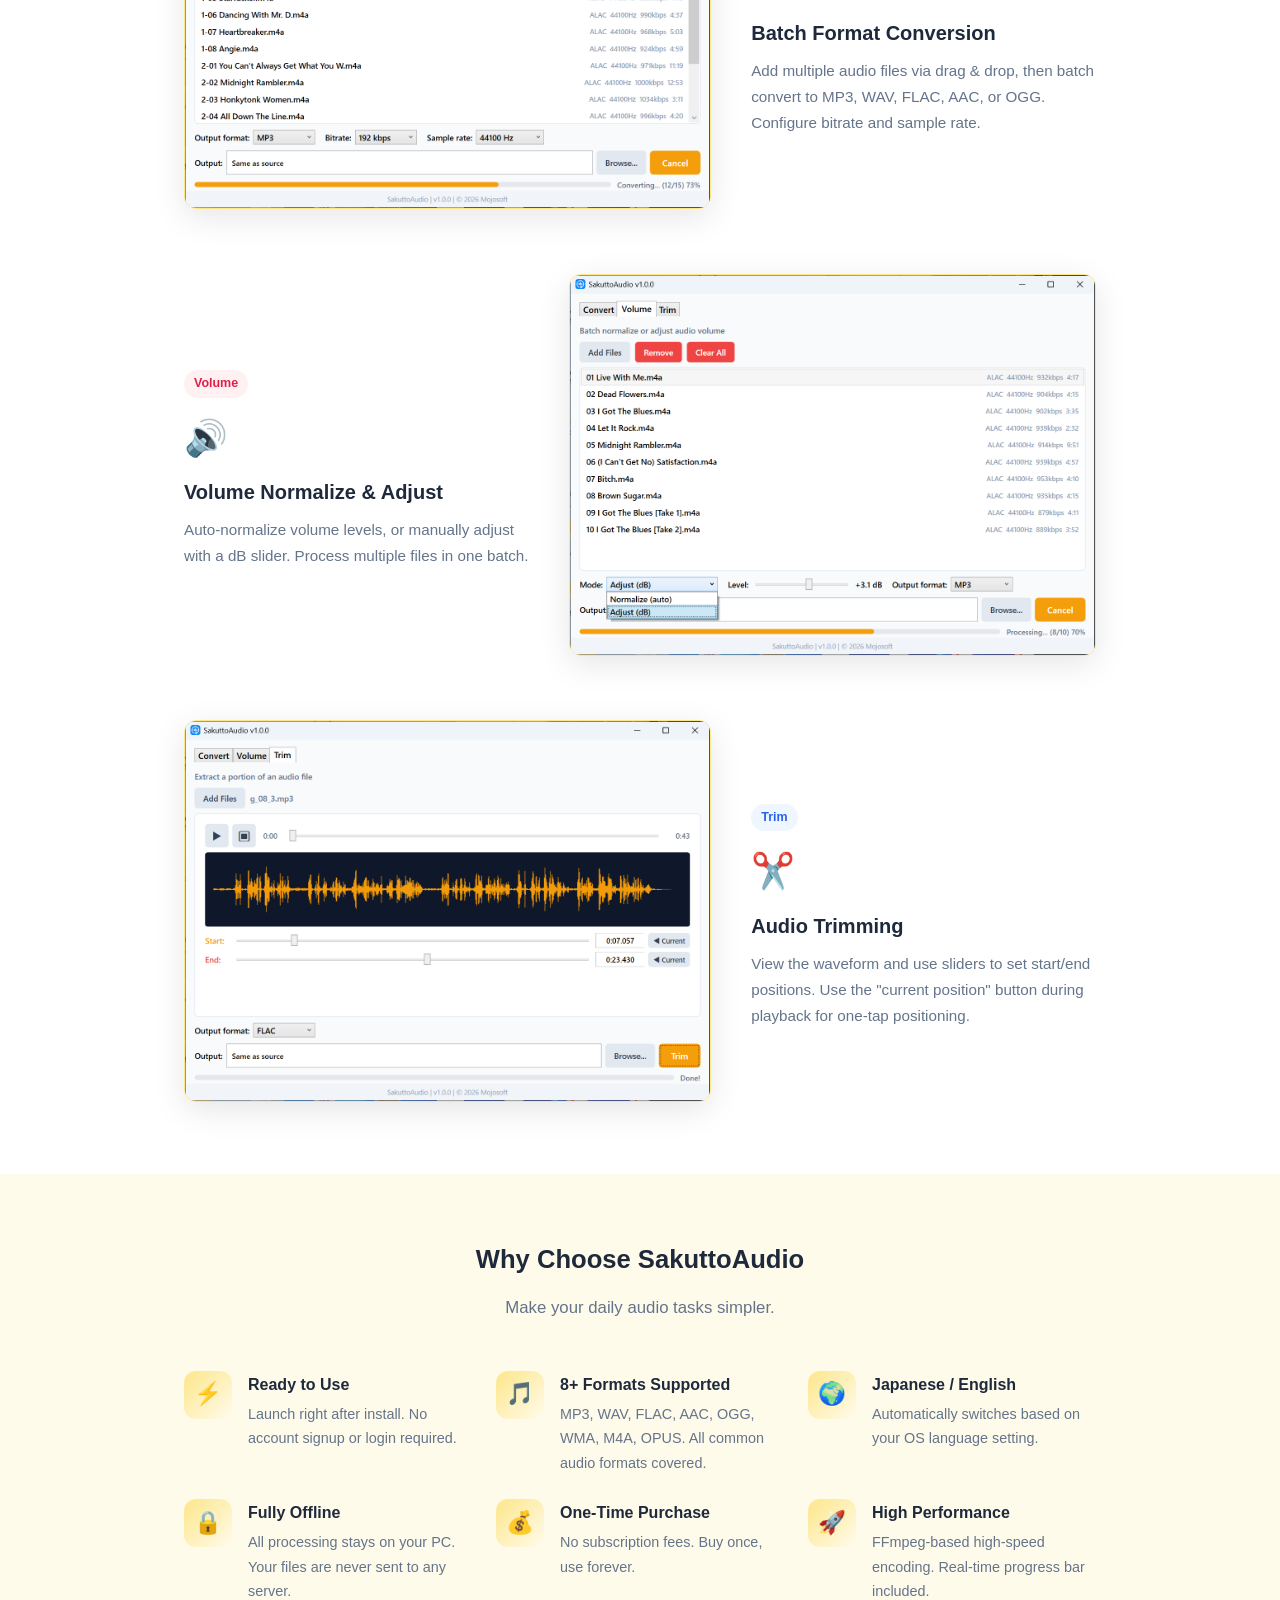
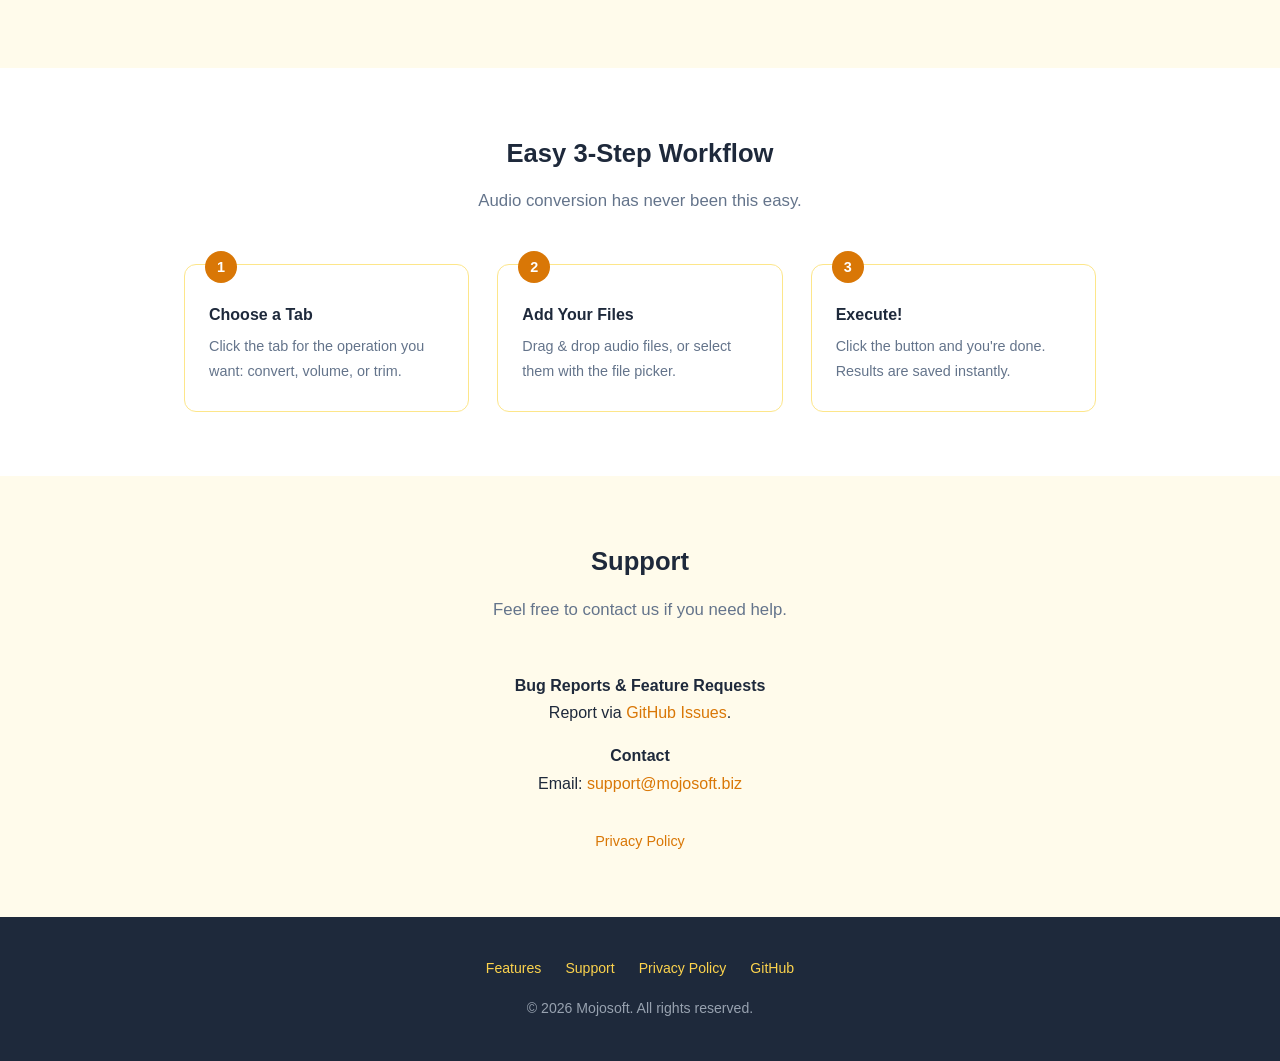
==== commit 781e4af0: "Restore original images and presentation; retain SEO metadata" ====
--- a/en/index.html
+++ b/en/index.html
@@ -189,7 +189,10 @@
 <div style="height:44px;"></div>
 
 <!-- Language toggle -->
-<a class="lang-toggle" href="https://mojosoftjp.github.io/sakutto-audioconverter/" lang="ja" style="text-decoration:none">日本語</a>
+<button class="lang-toggle" onclick="toggleLang()">
+  <span class="ja">EN</span>
+  <span class="en">日本語</span>
+</button>
 
 <!-- Hero -->
 <header class="hero">
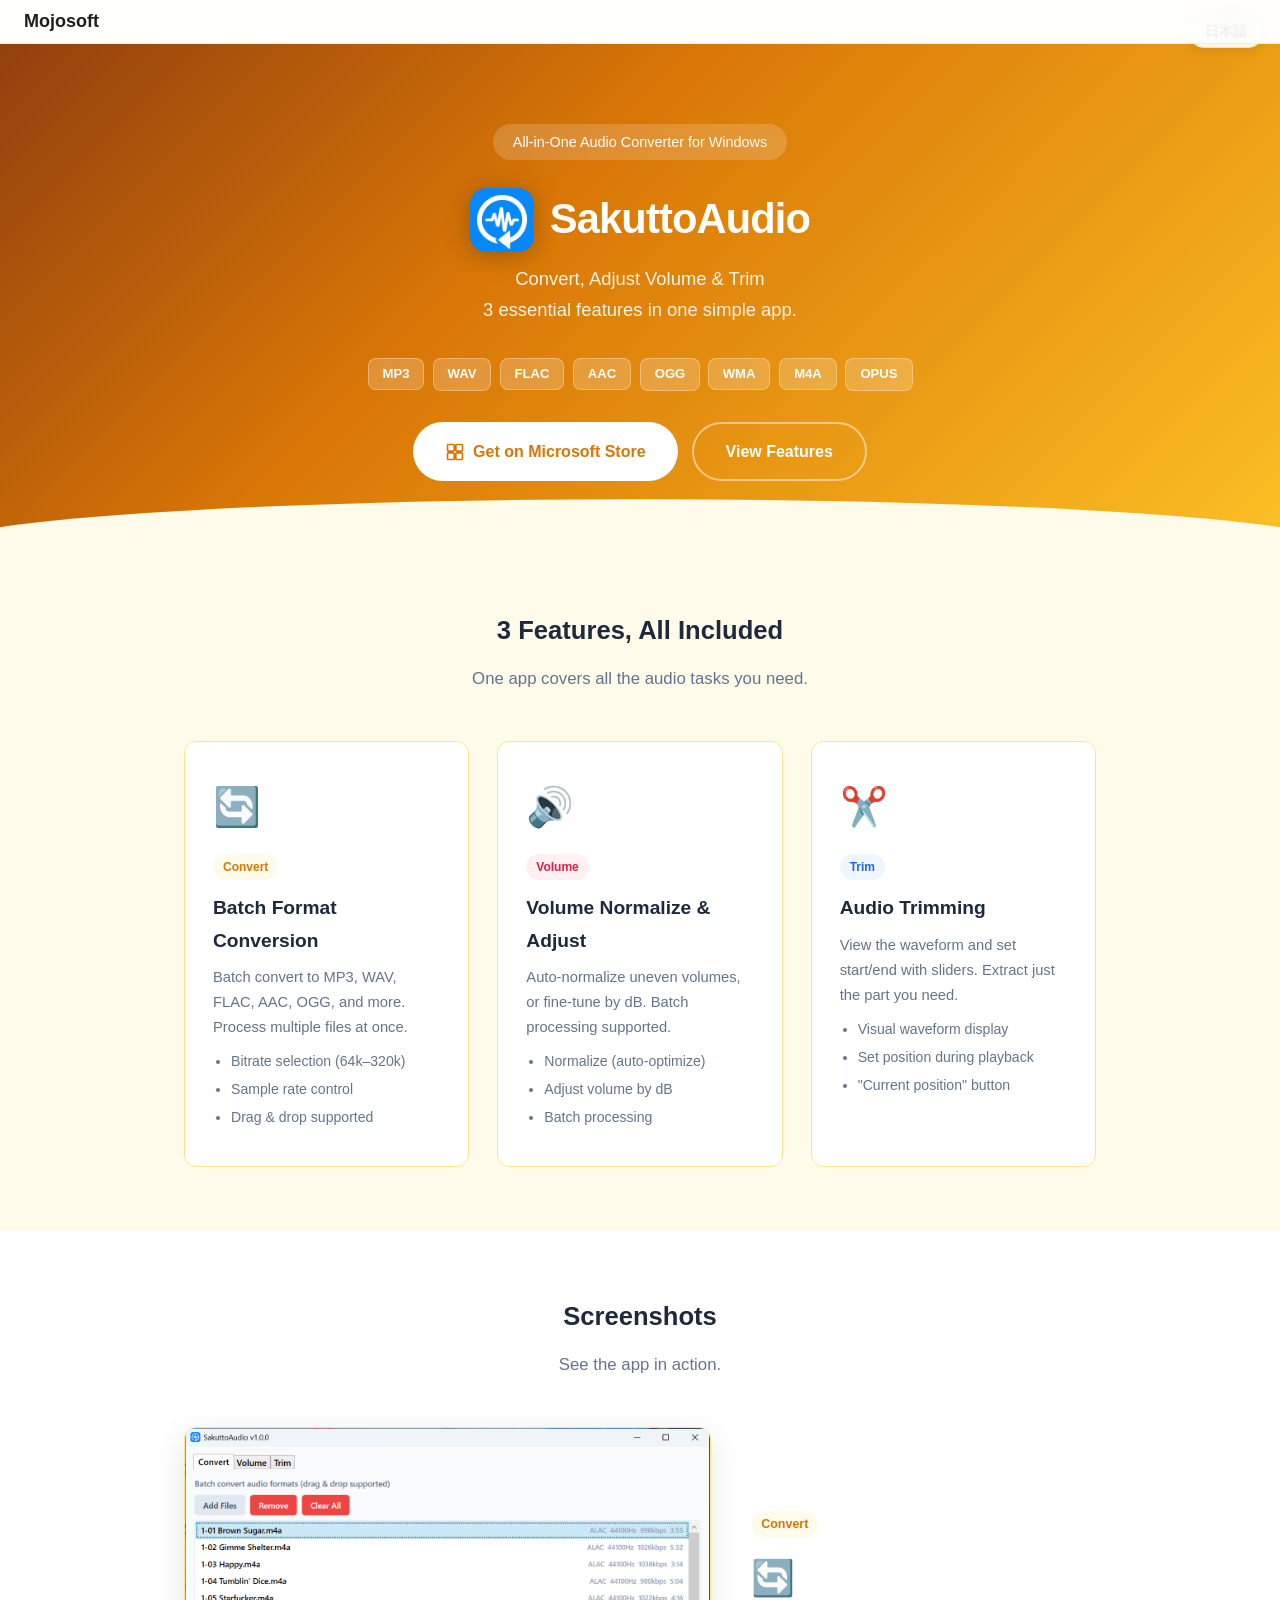
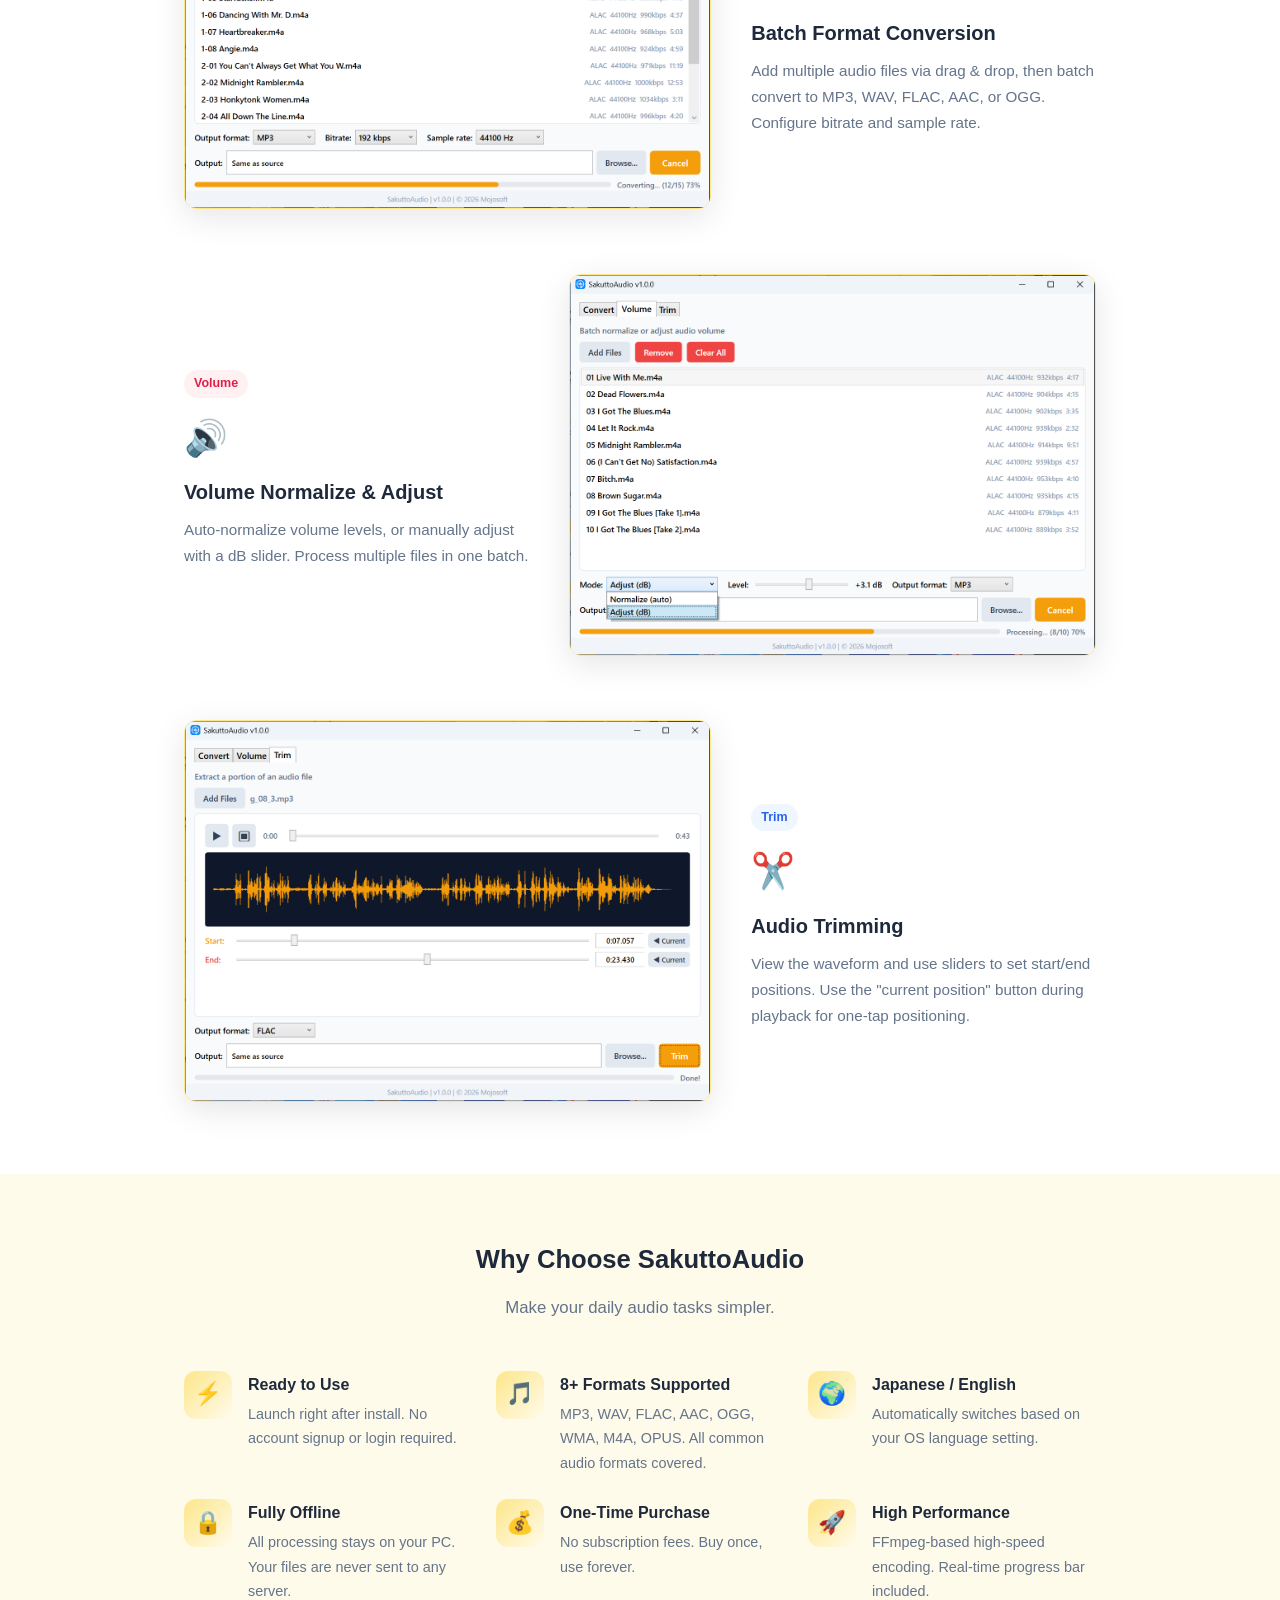
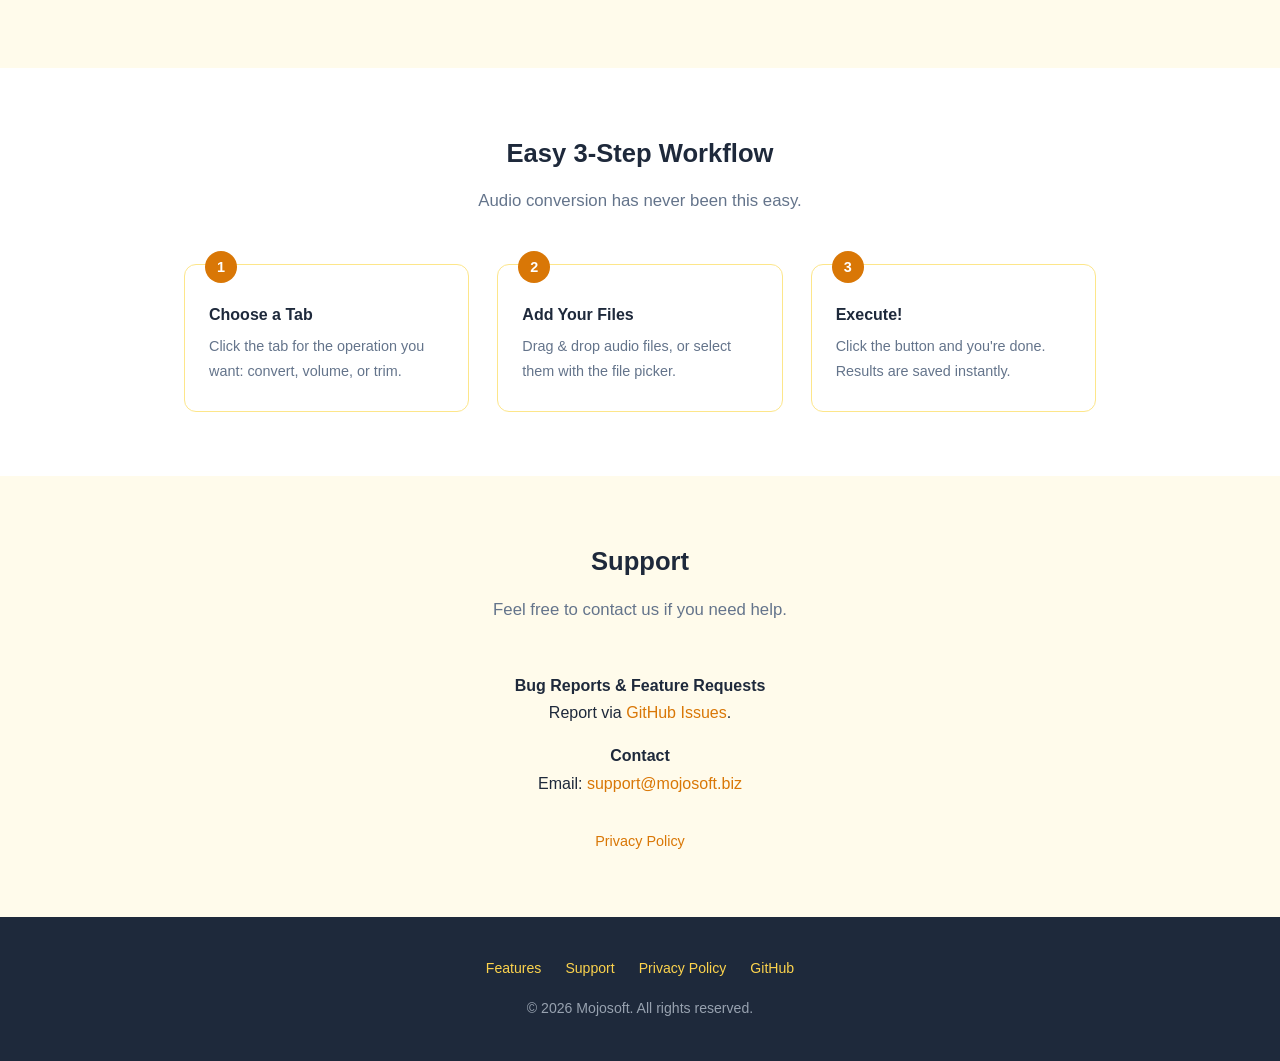
==== commit 652568bb: "seo(lp): 構造化データに英語名と Microsoft Store を追加、英語ページの画像を英語の画面に - SoftwareApplication に alternateName と sam" ====
--- a/en/index.html
+++ b/en/index.html
@@ -117,8 +117,8 @@
   <meta property="og:locale" content="en_US">
   <meta name="twitter:title" content="SakuttoAudio | Audio Conversion, Volume &amp; Trimming">
   <meta name="twitter:description" content="Batch-convert audio files, normalize and adjust volume, and trim recordings on Windows. Three tools in one app for everyday audio tasks. Available on the Microsoft Store.">
-  <meta property="og:image" content="https://mojosoftjp.github.io/sakutto-audioconverter/a1.png">
-  <meta name="twitter:image" content="https://mojosoftjp.github.io/sakutto-audioconverter/a1.png">
+  <meta property="og:image" content="https://mojosoftjp.github.io/sakutto-audioconverter/a_en1.png">
+  <meta name="twitter:image" content="https://mojosoftjp.github.io/sakutto-audioconverter/a_en1.png">
   <meta property="og:image:alt" content="SakuttoAudio | Audio Conversion, Volume &amp; Trimming">
   <meta name="twitter:image:alt" content="SakuttoAudio | Audio Conversion, Volume &amp; Trimming">
   <meta property="og:image:width" content="1272">
@@ -131,13 +131,17 @@
     {
       "@type": "SoftwareApplication",
       "@id": "https://mojosoftjp.github.io/sakutto-audioconverter/en/#software",
-      "name": "さくっと音声変換",
+      "name": "SakuttoAudio",
+      "alternateName": "さくっと音声変換",
       "url": "https://mojosoftjp.github.io/sakutto-audioconverter/en/",
       "description": "Batch-convert audio files, normalize and adjust volume, and trim recordings on Windows. Three tools in one app for everyday audio tasks. Available on the Microsoft Store.",
-      "image": "https://mojosoftjp.github.io/sakutto-audioconverter/a1.png",
+      "image": "https://mojosoftjp.github.io/sakutto-audioconverter/a_en1.png",
       "operatingSystem": "Windows",
       "applicationCategory": "MultimediaApplication",
       "inLanguage": "en",
+      "sameAs": [
+        "https://apps.microsoft.com/detail/9MT5RW1K95DD"
+      ],
       "publisher": {
         "@type": "Organization",
         "@id": "https://mojosoft.biz/#organization",
@@ -158,7 +162,7 @@
         {
           "@type": "ListItem",
           "position": 2,
-          "name": "さくっと音声変換",
+          "name": "SakuttoAudio",
           "item": "https://mojosoftjp.github.io/sakutto-audioconverter/en/"
         }
       ]
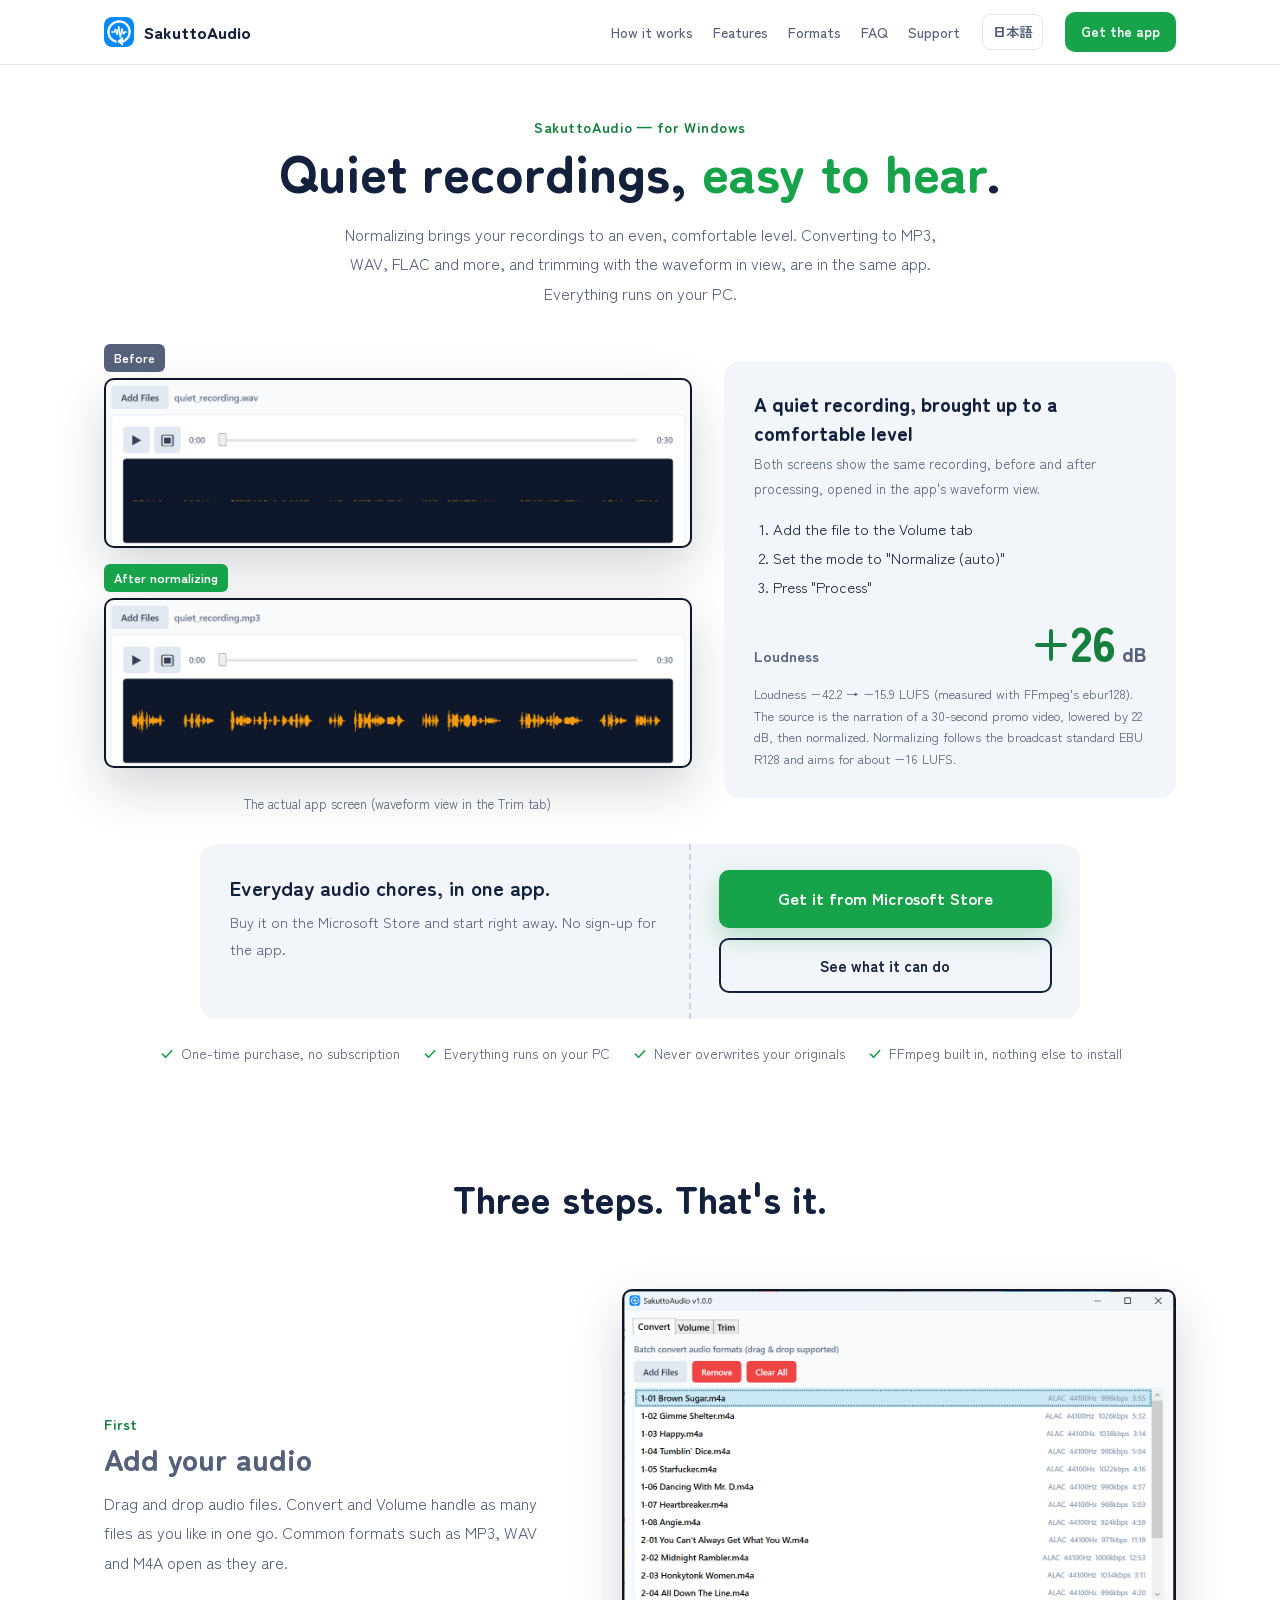
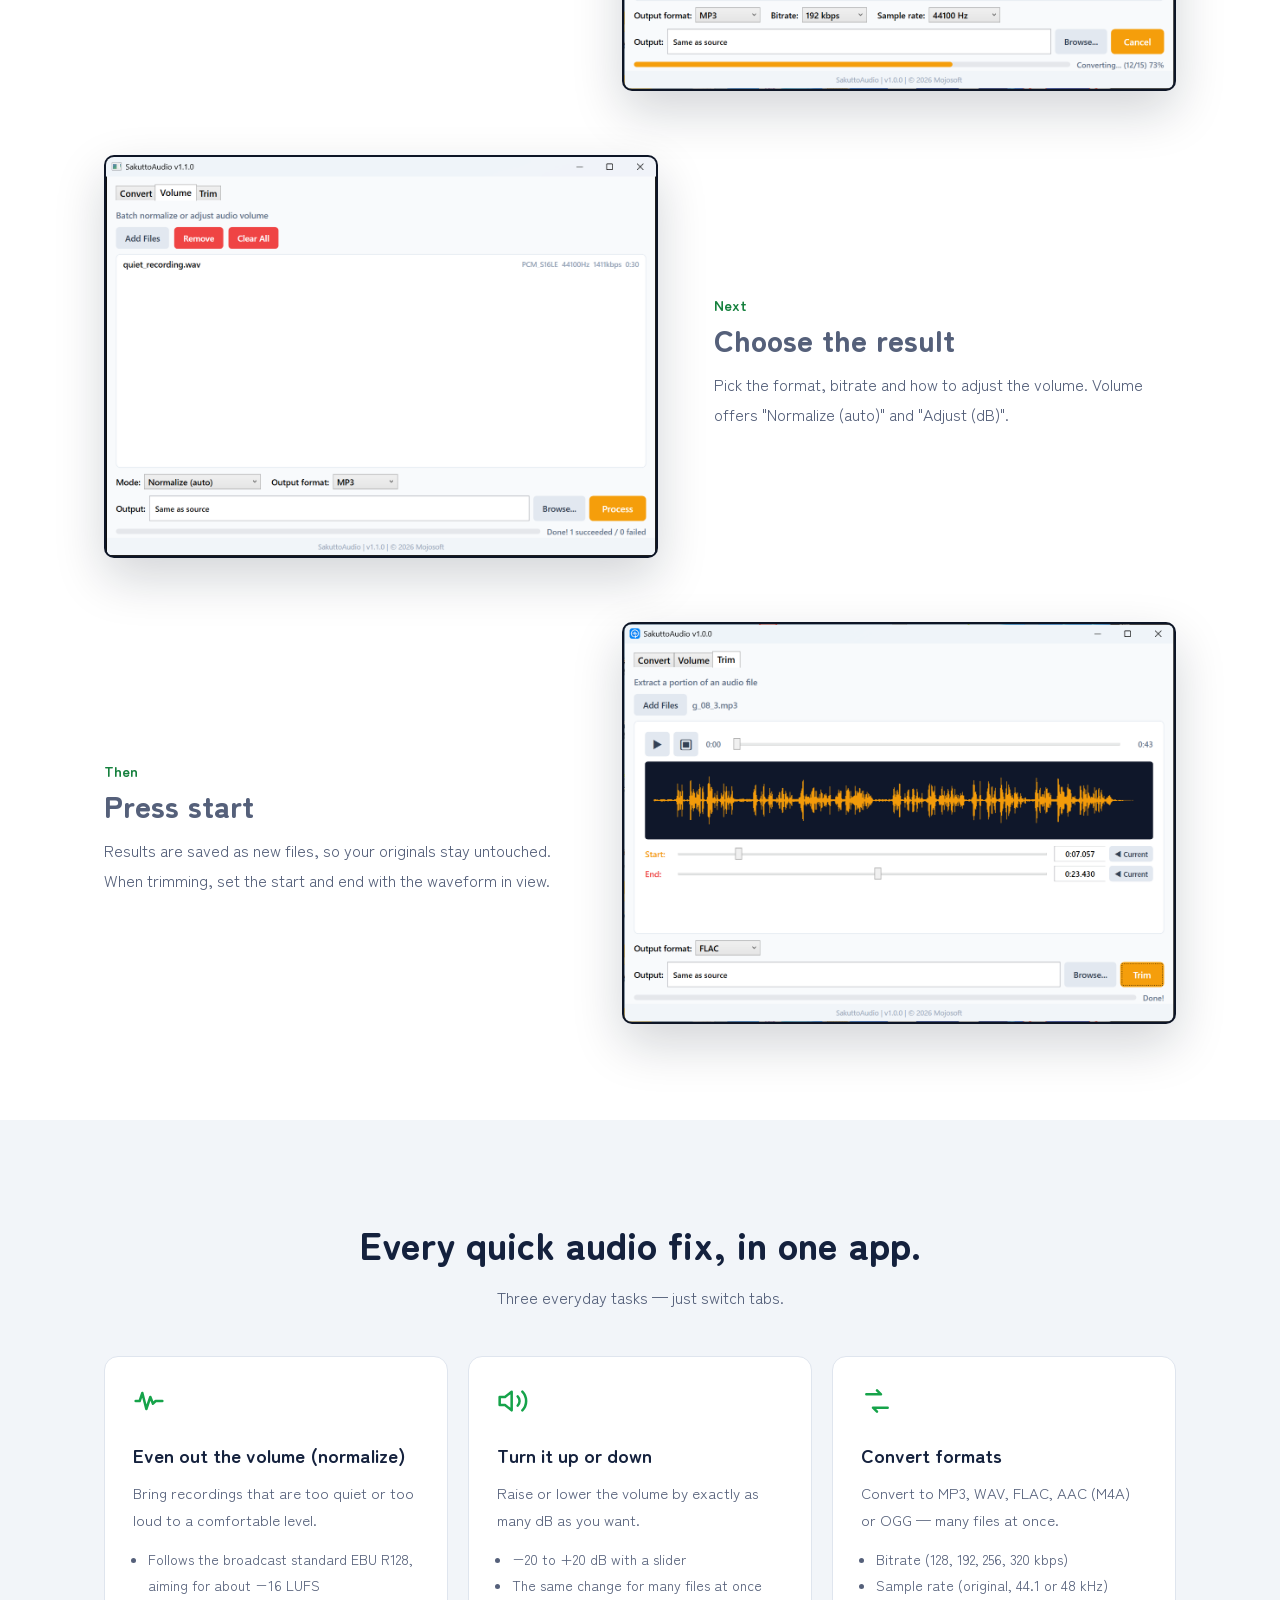
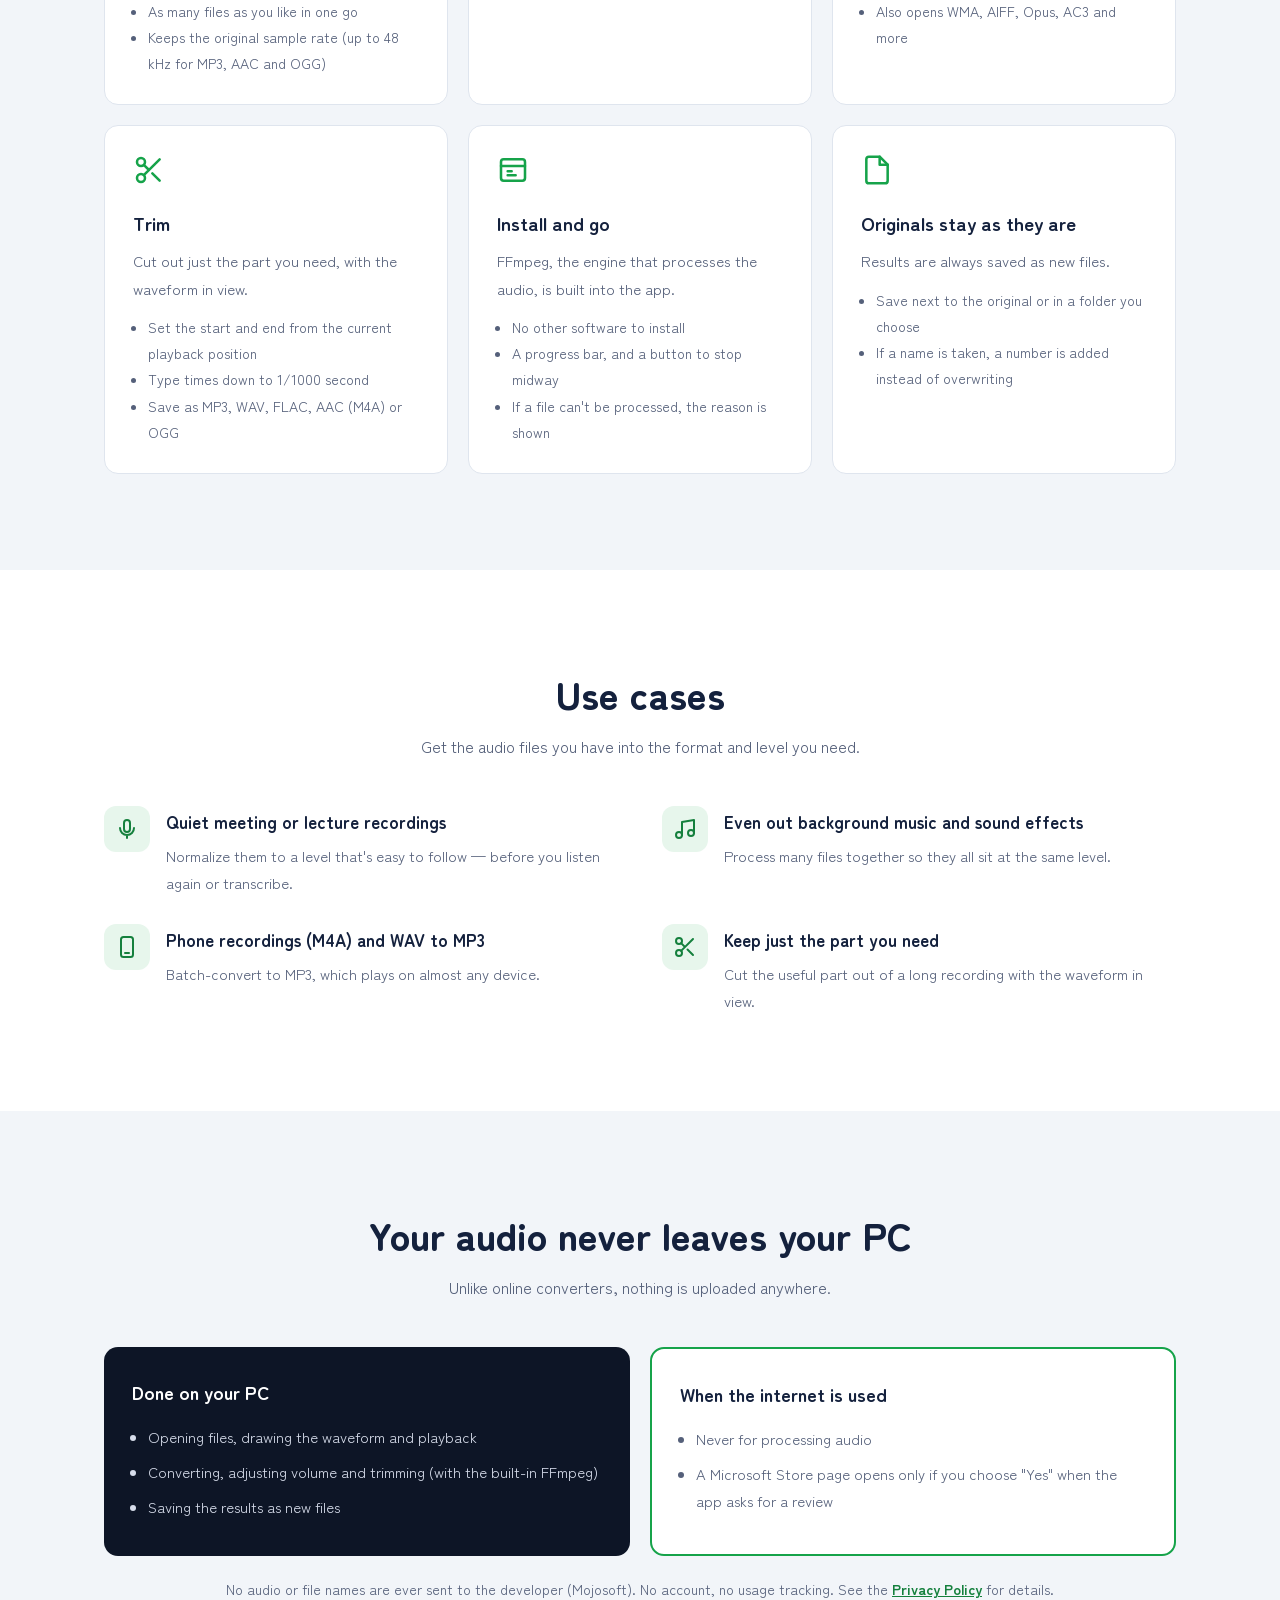
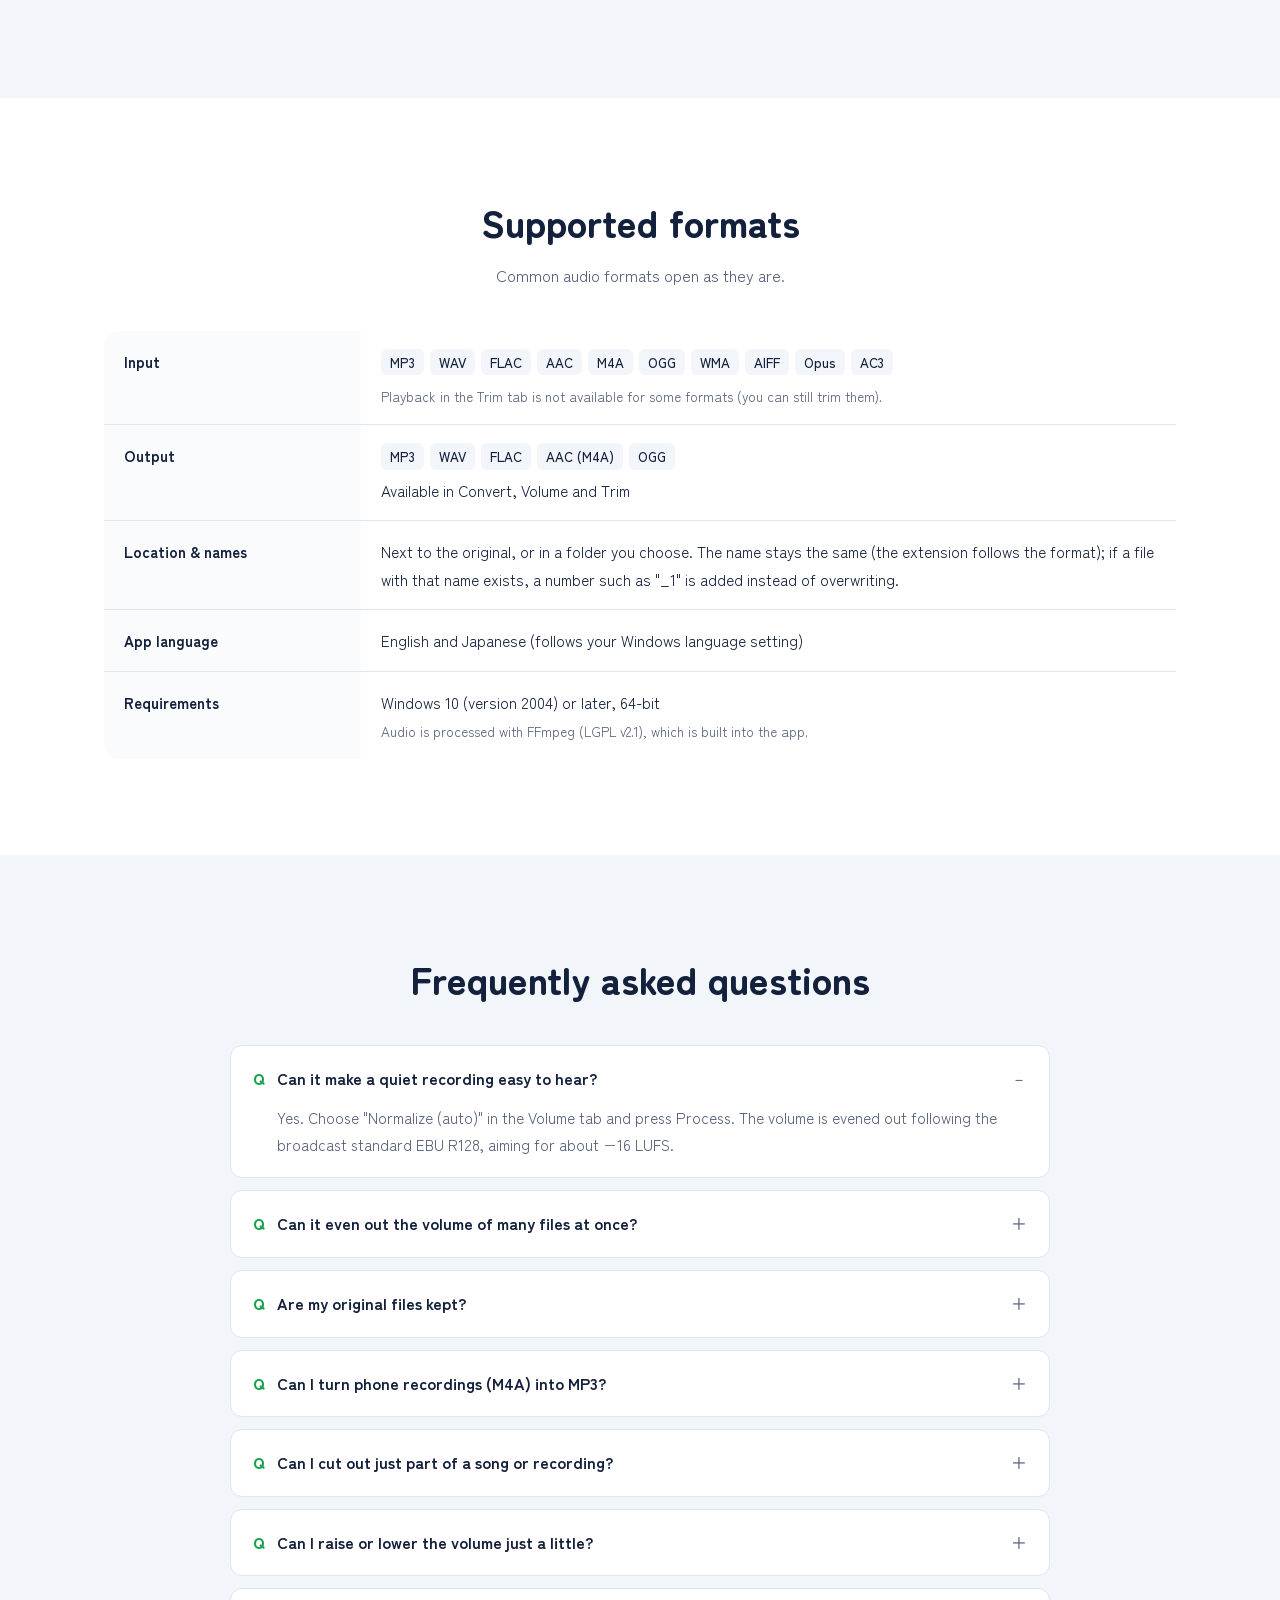
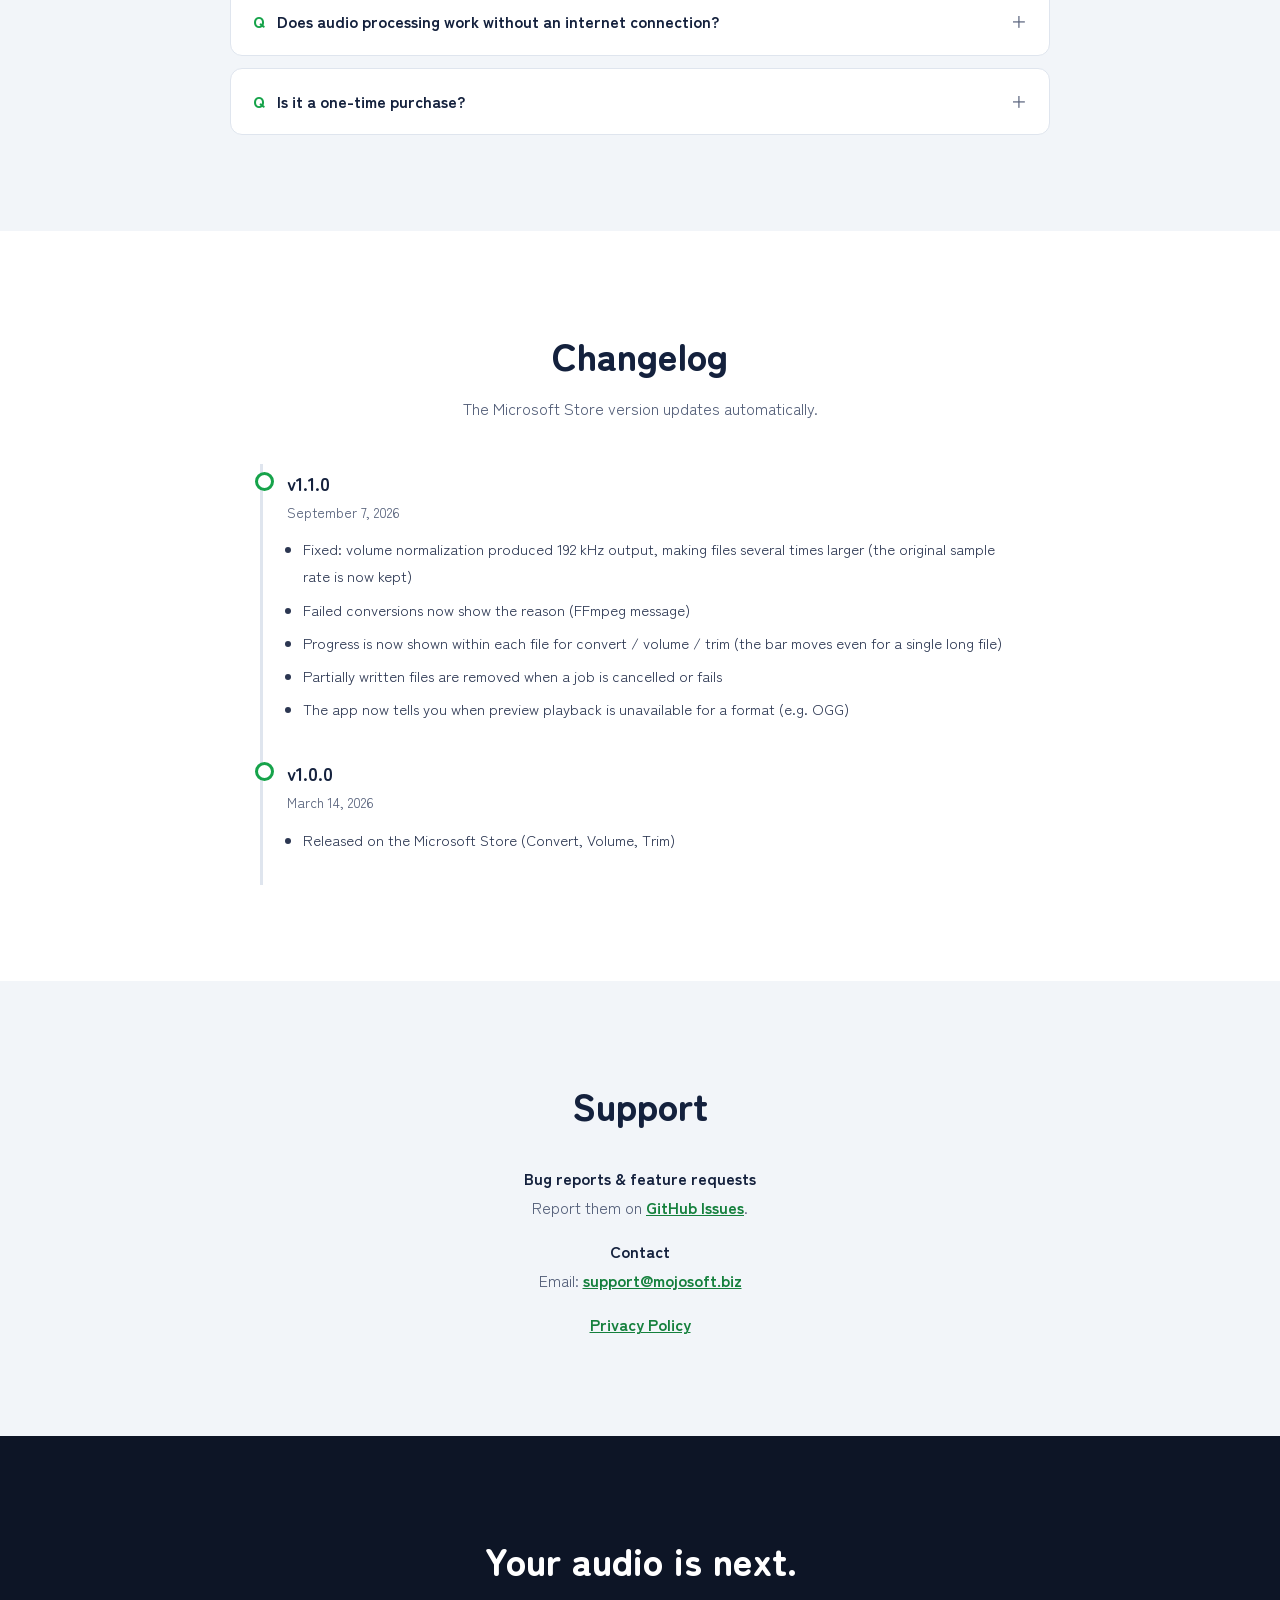
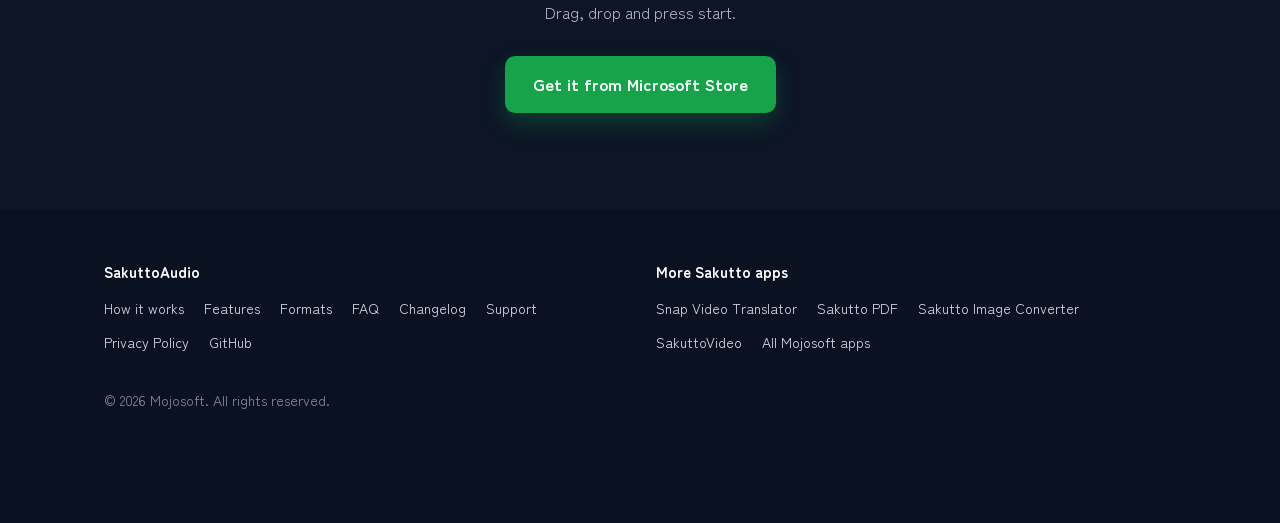
==== commit 7ed0bde6: "design(lp): トップ・英語・プライバシーを新デザインに（さくっとシリーズ共通の型） - 最初の画面を、実際のアプリ（v1.1.0）の波形表示で開いた「処理前／ノーマライズ後」の 2 枚と明る" ====
--- a/en/index.html
+++ b/en/index.html
@@ -1,129 +1,37 @@
 <!DOCTYPE html>
-<html lang="en" class="lang-en">
+<html lang="en">
 <head>
 <meta charset="UTF-8">
 <meta name="viewport" content="width=device-width, initial-scale=1.0">
 <title>SakuttoAudio | Audio Conversion, Volume &amp; Trimming</title>
-<meta name="description" content="Batch-convert audio files, normalize and adjust volume, and trim recordings on Windows. Three tools in one app for everyday audio tasks. Available on the Microsoft Store.">
-<style>
-*{margin:0;padding:0;box-sizing:border-box}
-:root{--primary:#D97706;--primary-dark:#B45309;--accent:#F59E0B;--bg:#FFFBEB;--card:#FFFFFF;--text:#1E293B;--muted:#64748B;--border:#FDE68A;--radius:12px}
-body{font-family:"Segoe UI","Meiryo","Hiragino Sans",sans-serif;background:var(--bg);color:var(--text);line-height:1.7}
-a{color:var(--primary);text-decoration:none}
-a:hover{text-decoration:underline}
-
-/* Language toggle */
-.lang-toggle{position:fixed;top:16px;right:16px;z-index:1000;background:rgba(255,255,255,.92);border:1px solid var(--border);border-radius:999px;padding:6px 16px;font-size:.85rem;font-weight:600;cursor:pointer;box-shadow:0 2px 12px rgba(0,0,0,.1);transition:background .2s}
-.lang-toggle:hover{background:#fff;box-shadow:0 4px 16px rgba(0,0,0,.15)}
-[data-lang="ja"] .en,[data-lang="en"] .ja{display:none!important}
-
-/* Hero */
-.hero{background:linear-gradient(135deg,#92400E 0%,#D97706 40%,#FBBF24 100%);color:#fff;padding:80px 24px 64px;text-align:center;position:relative;overflow:hidden}
-.hero::after{content:"";position:absolute;bottom:-2px;left:0;right:0;height:48px;background:var(--bg);clip-path:ellipse(55% 100% at 50% 100%)}
-.hero-title{display:flex;align-items:center;justify-content:center;gap:16px;margin-bottom:8px}
-.hero-title img{width:64px;height:64px;border-radius:16px;filter:drop-shadow(0 4px 12px rgba(0,0,0,.25))}
-.hero h1{font-size:2.6rem;font-weight:800;letter-spacing:-.02em;margin:0}
-.hero .subtitle{font-size:1.15rem;opacity:.9;margin-bottom:32px;font-weight:400}
-.hero .tagline{display:inline-block;background:rgba(255,255,255,.18);border-radius:999px;padding:6px 20px;font-size:.9rem;margin-bottom:24px;backdrop-filter:blur(4px)}
-.hero .formats{display:flex;gap:8px;justify-content:center;flex-wrap:wrap;margin-bottom:32px}
-.hero .format-badge{background:rgba(255,255,255,.2);border:1px solid rgba(255,255,255,.3);border-radius:8px;padding:4px 14px;font-size:.82rem;font-weight:600;backdrop-filter:blur(4px)}
-.cta-group{display:flex;gap:14px;justify-content:center;flex-wrap:wrap}
-.btn{display:inline-flex;align-items:center;gap:8px;padding:14px 32px;border-radius:999px;font-size:1rem;font-weight:600;transition:transform .15s,box-shadow .15s;cursor:pointer;border:none}
-.btn-primary{background:#fff;color:var(--primary)}
-.btn-primary:hover{transform:translateY(-2px);box-shadow:0 8px 24px rgba(0,0,0,.18);text-decoration:none}
-.btn-outline{background:transparent;color:#fff;border:2px solid rgba(255,255,255,.5)}
-.btn-outline:hover{background:rgba(255,255,255,.12);text-decoration:none}
-
-/* Container */
-.container{max-width:960px;margin:0 auto;padding:0 24px}
-
-/* Section */
-.section{padding:64px 0}
-.section-title{font-size:1.6rem;font-weight:700;text-align:center;margin-bottom:12px}
-.section-desc{text-align:center;color:var(--muted);margin-bottom:48px;font-size:1.05rem}
-
-/* Feature cards */
-.feature-grid{display:grid;grid-template-columns:repeat(3,1fr);gap:28px}
-.feature-card{background:var(--card);border:1px solid var(--border);border-radius:var(--radius);padding:32px 28px;transition:transform .2s,box-shadow .2s}
-.feature-card:hover{transform:translateY(-4px);box-shadow:0 12px 40px rgba(217,119,6,.12)}
-.feature-card .feature-icon{font-size:2.4rem;margin-bottom:12px;display:block}
-.feature-card .feature-tag{display:inline-block;font-size:.75rem;font-weight:600;padding:3px 10px;border-radius:999px;margin-bottom:12px}
-.feature-card .feature-tag.convert{background:#FFFBEB;color:#D97706}
-.feature-card .feature-tag.volume{background:#FFF1F2;color:#E11D48}
-.feature-card .feature-tag.trim{background:#EFF6FF;color:#2563EB}
-.feature-card h3{font-size:1.2rem;margin-bottom:8px;font-weight:700}
-.feature-card p{font-size:.92rem;color:var(--muted);line-height:1.7}
-.feature-card ul{margin-top:10px;padding-left:18px;font-size:.88rem;color:var(--muted)}
-.feature-card ul li{margin-bottom:4px}
-
-/* Feature detail rows */
-.feature-row{display:flex;gap:40px;align-items:center;margin-bottom:56px;flex-wrap:wrap}
-.feature-row:last-child{margin-bottom:0}
-.feature-row.reverse{flex-direction:row-reverse}
-.feature-img{flex:1 1 55%;min-width:280px}
-.feature-img img{width:100%;border-radius:var(--radius);box-shadow:0 8px 32px rgba(0,0,0,.10);border:1px solid var(--border);transition:transform .2s,box-shadow .2s}
-.feature-img img:hover{transform:scale(1.02);box-shadow:0 12px 40px rgba(0,0,0,.15)}
-.feature-info{flex:1 1 35%;min-width:220px}
-.feature-info .feature-icon{font-size:2.2rem;margin-bottom:8px;display:block}
-.feature-info h3{font-size:1.25rem;margin-bottom:8px;font-weight:700}
-.feature-info p{font-size:.95rem;color:var(--muted);line-height:1.7}
-.feature-info .feature-tag{display:inline-block;font-size:.78rem;font-weight:600;padding:3px 10px;border-radius:999px;margin-bottom:10px}
-.feature-info .feature-tag.convert{background:#FFFBEB;color:#D97706}
-.feature-info .feature-tag.volume{background:#FFF1F2;color:#E11D48}
-.feature-info .feature-tag.trim{background:#EFF6FF;color:#2563EB}
-
-/* Points */
-.points{display:grid;grid-template-columns:repeat(auto-fit,minmax(260px,1fr));gap:24px;margin-top:40px}
-.point{display:flex;gap:16px;align-items:flex-start}
-.point-icon{flex-shrink:0;width:48px;height:48px;border-radius:12px;background:linear-gradient(135deg,#FDE68A,#FFFBEB);display:flex;align-items:center;justify-content:center;font-size:1.4rem}
-.point h3{font-size:1rem;margin-bottom:4px}
-.point p{font-size:.9rem;color:var(--muted)}
-
-/* Steps */
-.steps{display:grid;grid-template-columns:repeat(auto-fit,minmax(240px,1fr));gap:28px;counter-reset:step}
-.step{background:var(--card);border:1px solid var(--border);border-radius:var(--radius);padding:28px 24px;position:relative}
-.step::before{counter-increment:step;content:counter(step);position:absolute;top:-14px;left:20px;width:32px;height:32px;border-radius:50%;background:var(--primary);color:#fff;font-weight:700;font-size:.9rem;display:flex;align-items:center;justify-content:center}
-.step h3{margin-top:8px;font-size:1rem;margin-bottom:6px}
-.step p{font-size:.9rem;color:var(--muted)}
-
-/* Footer */
-footer{background:#1E293B;color:#CBD5E1;padding:40px 24px;text-align:center;font-size:.88rem}
-footer a{color:#FCD34D}
-footer .footer-links{margin-bottom:16px;display:flex;gap:24px;justify-content:center;flex-wrap:wrap}
-footer .copyright{opacity:.7;margin-top:8px}
-
-/* Responsive */
-@media(max-width:700px){
-  .hero h1{font-size:2rem}
-  .hero .subtitle{font-size:1rem}
-  .feature-grid{grid-template-columns:1fr}
-  .feature-row,.feature-row.reverse{flex-direction:column}
-  .feature-img{min-width:100%}
-  .feature-info{min-width:100%;text-align:center}
-  .section{padding:48px 0}
-  .feature-row{margin-bottom:40px}
-}
-</style>
-  <link rel="canonical" href="https://mojosoftjp.github.io/sakutto-audioconverter/en/">
-  <link rel="alternate" href="https://mojosoftjp.github.io/sakutto-audioconverter/" hreflang="ja">
-  <link rel="alternate" href="https://mojosoftjp.github.io/sakutto-audioconverter/en/" hreflang="en">
-  <link rel="alternate" href="https://mojosoftjp.github.io/sakutto-audioconverter/" hreflang="x-default">
-  <meta name="robots" content="index, follow, max-image-preview:large">
-  <meta property="og:title" content="SakuttoAudio | Audio Conversion, Volume &amp; Trimming">
-  <meta property="og:description" content="Batch-convert audio files, normalize and adjust volume, and trim recordings on Windows. Three tools in one app for everyday audio tasks. Available on the Microsoft Store.">
-  <meta property="og:url" content="https://mojosoftjp.github.io/sakutto-audioconverter/en/">
-  <meta property="og:type" content="website">
-  <meta property="og:site_name" content="Mojosoft">
-  <meta property="og:locale" content="en_US">
-  <meta name="twitter:title" content="SakuttoAudio | Audio Conversion, Volume &amp; Trimming">
-  <meta name="twitter:description" content="Batch-convert audio files, normalize and adjust volume, and trim recordings on Windows. Three tools in one app for everyday audio tasks. Available on the Microsoft Store.">
-  <meta property="og:image" content="https://mojosoftjp.github.io/sakutto-audioconverter/a_en1.png">
-  <meta name="twitter:image" content="https://mojosoftjp.github.io/sakutto-audioconverter/a_en1.png">
-  <meta property="og:image:alt" content="SakuttoAudio | Audio Conversion, Volume &amp; Trimming">
-  <meta name="twitter:image:alt" content="SakuttoAudio | Audio Conversion, Volume &amp; Trimming">
-  <meta property="og:image:width" content="1272">
-  <meta property="og:image:height" content="921">
-  <meta name="twitter:card" content="summary_large_image">
+<meta name="description" content="Batch-convert audio files, normalize and adjust volume, and trim recordings on Windows. Normalizing brings even a quiet recording up to a comfortable level. Process many files at once. Everything runs on your PC.">
+<link rel="icon" type="image/x-icon" href="../favicon.ico">
+<link rel="icon" type="image/png" sizes="32x32" href="../favicon-32.png">
+<link rel="apple-touch-icon" href="../apple-touch-icon.png">
+<link rel="canonical" href="https://mojosoftjp.github.io/sakutto-audioconverter/en/">
+<link rel="alternate" href="https://mojosoftjp.github.io/sakutto-audioconverter/" hreflang="ja">
+<link rel="alternate" href="https://mojosoftjp.github.io/sakutto-audioconverter/en/" hreflang="en">
+<link rel="alternate" href="https://mojosoftjp.github.io/sakutto-audioconverter/" hreflang="x-default">
+<meta name="robots" content="index, follow, max-image-preview:large">
+<meta property="og:title" content="SakuttoAudio | Audio Conversion, Volume &amp; Trimming">
+<meta property="og:description" content="Batch-convert audio files, normalize and adjust volume, and trim recordings on Windows. Normalizing brings even a quiet recording up to a comfortable level. Process many files at once. Everything runs on your PC.">
+<meta property="og:url" content="https://mojosoftjp.github.io/sakutto-audioconverter/en/">
+<meta property="og:type" content="website">
+<meta property="og:site_name" content="Mojosoft">
+<meta property="og:locale" content="en_US">
+<meta name="twitter:title" content="SakuttoAudio | Audio Conversion, Volume &amp; Trimming">
+<meta name="twitter:description" content="Batch-convert audio files, normalize and adjust volume, and trim recordings on Windows. Normalizing brings even a quiet recording up to a comfortable level. Process many files at once. Everything runs on your PC.">
+<meta property="og:image" content="https://mojosoftjp.github.io/sakutto-audioconverter/a_en1.png">
+<meta name="twitter:image" content="https://mojosoftjp.github.io/sakutto-audioconverter/a_en1.png">
+<meta property="og:image:alt" content="SakuttoAudio | Audio Conversion, Volume &amp; Trimming">
+<meta name="twitter:image:alt" content="SakuttoAudio | Audio Conversion, Volume &amp; Trimming">
+<meta property="og:image:width" content="1272">
+<meta property="og:image:height" content="921">
+<meta name="twitter:card" content="summary_large_image">
+<link rel="preconnect" href="https://fonts.googleapis.com">
+<link rel="preconnect" href="https://fonts.gstatic.com" crossorigin>
+<link href="https://fonts.googleapis.com/css2?family=Zen+Kaku+Gothic+New:wght@400;500;700&family=Zen+Maru+Gothic:wght@700;900&display=swap" rel="stylesheet">
+<link rel="stylesheet" href="../style.css">
 <script type="application/ld+json">
 {
   "@context": "https://schema.org",
@@ -134,7 +42,7 @@
       "name": "SakuttoAudio",
       "alternateName": "さくっと音声変換",
       "url": "https://mojosoftjp.github.io/sakutto-audioconverter/en/",
-      "description": "Batch-convert audio files, normalize and adjust volume, and trim recordings on Windows. Three tools in one app for everyday audio tasks. Available on the Microsoft Store.",
+      "description": "Batch-convert audio files, normalize and adjust volume, and trim recordings on Windows. Normalizing brings even a quiet recording up to a comfortable level. Process many files at once. Everything runs on your PC.",
       "image": "https://mojosoftjp.github.io/sakutto-audioconverter/a_en1.png",
       "operatingSystem": "Windows",
       "applicationCategory": "MultimediaApplication",
@@ -184,262 +92,172 @@
 }
 </script>
 </head>
-<body data-lang="en">
-
-<!-- Mojosoft Header -->
-<nav style="position:fixed;top:0;left:0;right:0;z-index:9999;background:rgba(255,255,255,.85);backdrop-filter:saturate(180%) blur(20px);-webkit-backdrop-filter:saturate(180%) blur(20px);border-bottom:1px solid rgba(0,0,0,.06);height:44px;display:flex;align-items:center;padding:0 24px;">
-  <a href="https://mojosoft.biz/" style="font-size:18px;font-weight:700;color:#1D1D1F;text-decoration:none;font-family:'Noto Sans JP',sans-serif;">Mojosoft</a>
-</nav>
-<div style="height:44px;"></div>
-
-<!-- Language toggle -->
-<button class="lang-toggle" onclick="toggleLang()">
-  <span class="ja">EN</span>
-  <span class="en">日本語</span>
-</button>
-
-<!-- Hero -->
-<header class="hero">
-  <div class="ja"><div class="tagline">Windows 用音声変換ツール</div></div>
-  <div class="en"><div class="tagline">All-in-One Audio Converter for Windows</div></div>
-  <div class="hero-title">
-    <img src="../logo.png" alt="SakuttoAudio icon">
-    <h1><span class="ja">さくっと音声変換</span><span class="en">SakuttoAudio</span></h1>
-  </div>
-  <p class="subtitle">
-    <span class="ja">フォーマット変換・音量調整・トリミング<br>3つの機能をシンプルなひとつのアプリに。</span>
-    <span class="en">Convert, Adjust Volume &amp; Trim<br>3 essential features in one simple app.</span>
-  </p>
-  <div class="formats">
-    <span class="format-badge">MP3</span>
-    <span class="format-badge">WAV</span>
-    <span class="format-badge">FLAC</span>
-    <span class="format-badge">AAC</span>
-    <span class="format-badge">OGG</span>
-    <span class="format-badge">WMA</span>
-    <span class="format-badge">M4A</span>
-    <span class="format-badge">OPUS</span>
-  </div>
-  <div class="cta-group">
-    <a href="https://www.microsoft.com/store/apps/9MT5RW1K95DD" class="btn btn-primary">
-      <svg width="20" height="20" viewBox="0 0 24 24" fill="none" stroke="currentColor" stroke-width="2"><rect x="3" y="3" width="8" height="8" rx="1"/><rect x="13" y="3" width="8" height="8" rx="1"/><rect x="3" y="13" width="8" height="8" rx="1"/><rect x="13" y="13" width="8" height="8" rx="1"/></svg>
-      <span class="ja">Microsoft Store で入手</span><span class="en">Get on Microsoft Store</span>
-    </a>
-    <a href="#features" class="btn btn-outline">
-      <span class="ja">機能を見る</span><span class="en">View Features</span>
-    </a>
-  </div>
-</header>
-
-<!-- Feature overview cards -->
-<section id="features" class="section">
-  <div class="container">
-    <h2 class="section-title"><span class="ja">3つの機能、ぜんぶ入り</span><span class="en">3 Features, All Included</span></h2>
-    <p class="section-desc"><span class="ja">音声の変換・編集がこのアプリひとつで完結します。</span><span class="en">One app covers all the audio tasks you need.</span></p>
-    <div class="feature-grid">
-      <!-- 1: Convert -->
-      <div class="feature-card">
-        <span class="feature-icon">&#x1F504;</span>
-        <span class="feature-tag convert"><span class="ja">変換</span><span class="en">Convert</span></span>
-        <h3><span class="ja">一括フォーマット変換</span><span class="en">Batch Format Conversion</span></h3>
-        <p><span class="ja">MP3・WAV・FLAC・AAC・OGGなど主要な音声形式に一括変換。複数ファイルをまとめて処理。</span><span class="en">Batch convert to MP3, WAV, FLAC, AAC, OGG, and more. Process multiple files at once.</span></p>
-        <ul>
-          <li><span class="ja">ビットレート指定（64k〜320k）</span><span class="en">Bitrate selection (64k–320k)</span></li>
-          <li><span class="ja">サンプルレート指定</span><span class="en">Sample rate control</span></li>
-          <li><span class="ja">ドラッグ＆ドロップ対応</span><span class="en">Drag &amp; drop supported</span></li>
-        </ul>
-      </div>
-      <!-- 2: Volume -->
-      <div class="feature-card">
-        <span class="feature-icon">&#x1F50A;</span>
-        <span class="feature-tag volume"><span class="ja">音量調整</span><span class="en">Volume</span></span>
-        <h3><span class="ja">音量ノーマライズ &amp; 調整</span><span class="en">Volume Normalize &amp; Adjust</span></h3>
-        <p><span class="ja">バラバラな音量を自動で最適化、またはdB単位で微調整。複数ファイルの一括処理に対応。</span><span class="en">Auto-normalize uneven volumes, or fine-tune by dB. Batch processing supported.</span></p>
-        <ul>
-          <li><span class="ja">ノーマライズ（自動最適化）</span><span class="en">Normalize (auto-optimize)</span></li>
-          <li><span class="ja">dB指定で音量増減</span><span class="en">Adjust volume by dB</span></li>
-          <li><span class="ja">一括処理対応</span><span class="en">Batch processing</span></li>
-        </ul>
-      </div>
-      <!-- 3: Trim -->
-      <div class="feature-card">
-        <span class="feature-icon">&#x2702;&#xFE0F;</span>
-        <span class="feature-tag trim"><span class="ja">トリミング</span><span class="en">Trim</span></span>
-        <h3><span class="ja">音声トリミング</span><span class="en">Audio Trimming</span></h3>
-        <p><span class="ja">波形を見ながらスライダーで直感的に開始・終了を指定。必要な部分だけ切り出し。</span><span class="en">View the waveform and set start/end with sliders. Extract just the part you need.</span></p>
-        <ul>
-          <li><span class="ja">波形表示で視覚的に操作</span><span class="en">Visual waveform display</span></li>
-          <li><span class="ja">再生しながら位置指定</span><span class="en">Set position during playback</span></li>
-          <li><span class="ja">「現在位置」ボタンで簡単指定</span><span class="en">"Current position" button</span></li>
-        </ul>
-      </div>
+<body>
+
+<header class="site-header"><div class="wrap">
+  <a class="brand" href="./"><img src="../logo-96.png" alt="" width="30" height="30">SakuttoAudio</a>
+  <nav class="site-nav" aria-label="On this page">
+    <a href="#how">How it works</a><a href="#features">Features</a><a href="#formats">Formats</a><a href="#faq">FAQ</a><a href="#support">Support</a>
+  </nav>
+  <a class="lang" href="../" hreflang="ja" lang="ja">日本語</a>
+  <a class="btn btn-main btn-sm" href="https://apps.microsoft.com/detail/9MT5RW1K95DD?cid=lp-index">Get the app</a>
+</div></header>
+
+<main>
+<div class="hero"><div class="wrap">
+  <h1><span class="eyebrow">SakuttoAudio — for Windows</span>Quiet recordings, <span class="nb"><b>easy to hear</b>.</span></h1>
+  <p class="lede">Normalizing brings your recordings to an even, comfortable level. Converting to MP3, WAV, FLAC and more, and trimming with the waveform in view, are in the same app. Everything runs on your PC.</p>
+
+  <div class="result">
+    <figure class="result-shot pair">
+      <div class="pair-item"><span class="pair-label">Before</span><div class="frame"><img src="../ac_en_before.png" alt="The source file opened in the app's waveform view. The sound is so quiet that the waveform looks almost flat" width="1248" height="355"></div></div>
+      <div class="pair-item after"><span class="pair-label">After normalizing</span><div class="frame"><img src="../ac_en_after.png" alt="The normalized file in the same waveform view. The voice now shows a clear, full waveform" width="1248" height="355"></div></div>
+      <figcaption>The actual app screen (waveform view in the Trim tab)</figcaption>
+    </figure>
+    <div class="nums">
+      <h2 id="h-demo">A quiet recording, brought up to a comfortable level</h2>
+      <p class="nums-src">Both screens show the same recording, before and after processing, opened in the app's waveform view.</p>
+      <ol class="nums-steps"><li>Add the file to the Volume tab</li><li>Set the mode to "Normalize (auto)"</li><li>Press "Process"</li></ol>
+      <div class="nums-row after"><span>Loudness</span><b>+26<small>dB</small></b></div>
+      <p class="nums-note">Loudness −42.2 → −15.9 LUFS (measured with FFmpeg's ebur128). The source is the narration of a 30-second promo video, lowered by 22 dB, then normalized. Normalizing follows the broadcast standard EBU R128 and aims for about −16 LUFS.</p>
     </div>
   </div>
-</section>
-
-<!-- Screenshots -->
-<section class="section" style="background:#fff">
-  <div class="container">
-    <h2 class="section-title"><span class="ja">スクリーンショット</span><span class="en">Screenshots</span></h2>
-    <p class="section-desc"><span class="ja">実際のアプリの画面をご覧ください。</span><span class="en">See the app in action.</span></p>
-
-    <!-- 1: Convert -->
-    <div class="feature-row">
-      <div class="feature-img">
-        <img class="ja" src="../a1.png" alt="一括変換の画面" loading="lazy">
-        <img class="en" src="../a_en1.png" alt="Batch Convert" loading="lazy">
-      </div>
-      <div class="feature-info">
-        <span class="feature-tag convert"><span class="ja">変換</span><span class="en">Convert</span></span>
-        <span class="feature-icon">&#x1F504;</span>
-        <h3><span class="ja">一括フォーマット変換</span><span class="en">Batch Format Conversion</span></h3>
-        <p><span class="ja">複数の音声ファイルをドラッグ＆ドロップで追加し、MP3・WAV・FLAC・AAC・OGGに一括変換。ビットレートやサンプルレートも設定可能。</span><span class="en">Add multiple audio files via drag &amp; drop, then batch convert to MP3, WAV, FLAC, AAC, or OGG. Configure bitrate and sample rate.</span></p>
-      </div>
+
+  <div class="ticket">
+    <div class="l"><b>Everyday audio chores, in one app.</b><p>Buy it on the Microsoft Store and start right away. No sign-up for the app.</p></div>
+    <div class="r">
+      <a class="btn btn-main" href="https://apps.microsoft.com/detail/9MT5RW1K95DD?cid=lp-index">Get it from Microsoft Store</a>
+      <a class="btn btn-line" href="#features">See what it can do</a>
     </div>
-
-    <!-- 2: Volume -->
-    <div class="feature-row reverse">
-      <div class="feature-img">
-        <img class="ja" src="../a2.png" alt="音量調整の画面" loading="lazy">
-        <img class="en" src="../a_en2.png" alt="Volume Adjust" loading="lazy">
-      </div>
-      <div class="feature-info">
-        <span class="feature-tag volume"><span class="ja">音量調整</span><span class="en">Volume</span></span>
-        <span class="feature-icon">&#x1F50A;</span>
-        <h3><span class="ja">音量ノーマライズ &amp; 調整</span><span class="en">Volume Normalize &amp; Adjust</span></h3>
-        <p><span class="ja">ノーマライズで音量を自動最適化、またはdBスライダーで手動調整。複数ファイルを一括処理。</span><span class="en">Auto-normalize volume levels, or manually adjust with a dB slider. Process multiple files in one batch.</span></p>
-      </div>
-    </div>
-
-    <!-- 3: Trim -->
-    <div class="feature-row">
-      <div class="feature-img">
-        <img class="ja" src="../a3.png" alt="トリミングの画面" loading="lazy">
-        <img class="en" src="../a_en3.png" alt="Audio Trimming" loading="lazy">
-      </div>
-      <div class="feature-info">
-        <span class="feature-tag trim"><span class="ja">トリミング</span><span class="en">Trim</span></span>
-        <span class="feature-icon">&#x2702;&#xFE0F;</span>
-        <h3><span class="ja">音声トリミング</span><span class="en">Audio Trimming</span></h3>
-        <p><span class="ja">波形表示を見ながらスライダーで開始・終了位置を指定。再生中に「現在位置」ボタンで一発セット。必要な部分だけサクッと切り出し。</span><span class="en">View the waveform and use sliders to set start/end positions. Use the "current position" button during playback for one-tap positioning.</span></p>
-      </div>
-    </div>
-  </div>
-</section>
-
-<!-- Why choose -->
-<section class="section">
-  <div class="container">
-    <h2 class="section-title"><span class="ja">選ばれる理由</span><span class="en">Why Choose SakuttoAudio</span></h2>
-    <p class="section-desc"><span class="ja">日常の音声作業を、もっとシンプルに。</span><span class="en">Make your daily audio tasks simpler.</span></p>
-    <div class="points">
-      <div class="point">
-        <div class="point-icon">&#x26A1;</div>
-        <div>
-          <h3><span class="ja">すぐ使える</span><span class="en">Ready to Use</span></h3>
-          <p><span class="ja">インストールしたらすぐ起動。アカウント登録もログインも不要です。</span><span class="en">Launch right after install. No account signup or login required.</span></p>
-        </div>
-      </div>
-      <div class="point">
-        <div class="point-icon">&#x1F3B5;</div>
-        <div>
-          <h3><span class="ja">8フォーマット対応</span><span class="en">8+ Formats Supported</span></h3>
-          <p><span class="ja">MP3・WAV・FLAC・AAC・OGG・WMA・M4A・OPUS。主要な音声形式をすべてカバー。</span><span class="en">MP3, WAV, FLAC, AAC, OGG, WMA, M4A, OPUS. All common audio formats covered.</span></p>
-        </div>
-      </div>
-      <div class="point">
-        <div class="point-icon">&#x1F30D;</div>
-        <div>
-          <h3><span class="ja">日本語/英語対応</span><span class="en">Japanese / English</span></h3>
-          <p><span class="ja">OSの言語設定に合わせて自動で切り替わります。</span><span class="en">Automatically switches based on your OS language setting.</span></p>
-        </div>
-      </div>
-      <div class="point">
-        <div class="point-icon">&#x1F512;</div>
-        <div>
-          <h3><span class="ja">完全オフライン</span><span class="en">Fully Offline</span></h3>
-          <p><span class="ja">すべての処理はPC上で完結。ファイルが外部に送信されることはありません。</span><span class="en">All processing stays on your PC. Your files are never sent to any server.</span></p>
-        </div>
-      </div>
-      <div class="point">
-        <div class="point-icon">&#x1F4B0;</div>
-        <div>
-          <h3><span class="ja">買い切り</span><span class="en">One-Time Purchase</span></h3>
-          <p><span class="ja">月額課金なし。一度購入すればずっと使えます。</span><span class="en">No subscription fees. Buy once, use forever.</span></p>
-        </div>
-      </div>
-      <div class="point">
-        <div class="point-icon">&#x1F680;</div>
-        <div>
-          <h3><span class="ja">高性能</span><span class="en">High Performance</span></h3>
-          <p><span class="ja">FFmpegベースの高速エンコード。プログレスバーで進捗をリアルタイム確認。</span><span class="en">FFmpeg-based high-speed encoding. Real-time progress bar included.</span></p>
-        </div>
-      </div>
-    </div>
-  </div>
-</section>
-
-<!-- How to use -->
-<section class="section" style="background:#fff">
-  <div class="container">
-    <h2 class="section-title"><span class="ja">使い方はかんたん 3ステップ</span><span class="en">Easy 3-Step Workflow</span></h2>
-    <p class="section-desc"><span class="ja">音声変換がこんなにラクになります。</span><span class="en">Audio conversion has never been this easy.</span></p>
-    <div class="steps">
-      <div class="step">
-        <h3><span class="ja">タブを選ぶ</span><span class="en">Choose a Tab</span></h3>
-        <p><span class="ja">変換・音量調整・トリミングから、やりたい操作をクリック。</span><span class="en">Click the tab for the operation you want: convert, volume, or trim.</span></p>
-      </div>
-      <div class="step">
-        <h3><span class="ja">ファイルを入れる</span><span class="en">Add Your Files</span></h3>
-        <p><span class="ja">音声ファイルをドラッグ＆ドロップ、またはボタンで選択。</span><span class="en">Drag &amp; drop audio files, or select them with the file picker.</span></p>
-      </div>
-      <div class="step">
-        <h3><span class="ja">実行！</span><span class="en">Execute!</span></h3>
-        <p><span class="ja">ボタンをクリックするだけ。処理結果はすぐに保存されます。</span><span class="en">Click the button and you're done. Results are saved instantly.</span></p>
-      </div>
-    </div>
-  </div>
-</section>
-
-<!-- Support -->
-<section id="support" class="section">
-  <div class="container">
-    <h2 class="section-title"><span class="ja">サポート</span><span class="en">Support</span></h2>
-    <p class="section-desc"><span class="ja">お困りの際はお気軽にお問い合わせください。</span><span class="en">Feel free to contact us if you need help.</span></p>
-    <div style="max-width:560px;margin:0 auto;text-align:center">
-      <p style="margin-bottom:16px">
-        <strong><span class="ja">不具合の報告・機能のリクエスト</span><span class="en">Bug Reports &amp; Feature Requests</span></strong><br>
-        <span class="ja"><a href="https://github.com/mojosoftjp/sakutto-audioconverter/issues">GitHub Issues</a> からご報告いただけます。</span>
-        <span class="en">Report via <a href="https://github.com/mojosoftjp/sakutto-audioconverter/issues">GitHub Issues</a>.</span>
-      </p>
-      <p style="margin-bottom:16px">
-        <strong><span class="ja">お問い合わせ</span><span class="en">Contact</span></strong><br>
-        Email: <a href="mailto:support@mojosoft.biz">support@mojosoft.biz</a>
-      </p>
-      <p style="color:var(--muted);font-size:.9rem;margin-top:32px">
-        <a href="../privacy.html"><span class="ja">プライバシーポリシー</span><span class="en">Privacy Policy</span></a>
-      </p>
-    </div>
-  </div>
-</section>
-
-<!-- Footer -->
-<footer>
-  <div class="footer-links">
-    <a href="#features"><span class="ja">機能</span><span class="en">Features</span></a>
-    <a href="#support"><span class="ja">サポート</span><span class="en">Support</span></a>
-    <a href="../privacy.html"><span class="ja">プライバシーポリシー</span><span class="en">Privacy Policy</span></a>
-    <a href="https://github.com/mojosoftjp/sakutto-audioconverter">GitHub</a>
-  </div>
-  <div class="copyright">&copy; 2026 Mojosoft. All rights reserved.</div>
-</footer>
-
-<script>
-function setLang(lang) {
-  if (lang !== "en") window.location.assign("https://mojosoftjp.github.io/sakutto-audioconverter/" + window.location.hash);
-}
-function toggleLang() { setLang("ja"); }
-</script>
-
+  </div>
+  <div class="assure">
+    <span><svg viewBox="0 0 24 24"><path d="M5 12l5 5 9-10"/></svg>One-time purchase, no subscription</span>
+    <span><svg viewBox="0 0 24 24"><path d="M5 12l5 5 9-10"/></svg>Everything runs on your PC</span>
+    <span><svg viewBox="0 0 24 24"><path d="M5 12l5 5 9-10"/></svg>Never overwrites your originals</span>
+    <span><svg viewBox="0 0 24 24"><path d="M5 12l5 5 9-10"/></svg>FFmpeg built in, nothing else to install</span>
+  </div>
+</div></div>
+
+<section id="how"><div class="wrap">
+  <h2 class="h2 center">Three steps. That's it.</h2>
+  <div class="row">
+    <div class="txt"><p class="verb"><small>First</small>Add your audio</p><p>Drag and drop audio files. Convert and Volume handle as many files as you like in one go. Common formats such as MP3, WAV and M4A open as they are.</p></div>
+    <div class="frame"><img src="../a_en1.png" alt="Audio files being converted to MP3 in one batch" width="1272" height="921" loading="lazy"></div>
+  </div>
+  <div class="row">
+    <div class="txt"><p class="verb"><small>Next</small>Choose the result</p><p>Pick the format, bitrate and how to adjust the volume. Volume offers "Normalize (auto)" and "Adjust (dB)".</p></div>
+    <div class="frame"><img src="../ac_en_volume.png" alt="The Volume tab with Normalize (auto) selected, after processing" width="1272" height="921" loading="lazy"></div>
+  </div>
+  <div class="row">
+    <div class="txt"><p class="verb"><small>Then</small>Press start</p><p>Results are saved as new files, so your originals stay untouched. When trimming, set the start and end with the waveform in view.</p></div>
+    <div class="frame"><img src="../a_en3.png" alt="Setting the start and end on the waveform before trimming" width="1272" height="921" loading="lazy"></div>
+  </div>
+</div></section>
+
+<section id="features" class="soft"><div class="wrap">
+  <div class="center"><h2 class="h2">Every quick audio fix, in one app.</h2><p class="sub">Three everyday tasks — just switch tabs.</p></div>
+  <div class="features three">
+    <div class="feature"><svg viewBox="0 0 24 24"><path d="M2 12h3l2-6 3 12 3-9 2 5 2-2h5"/></svg><h3>Even out the volume (normalize)</h3><p>Bring recordings that are too quiet or too loud to a comfortable level.</p><ul><li>Follows the broadcast standard EBU R128, aiming for about −16 LUFS</li><li>As many files as you like in one go</li><li>Keeps the original sample rate (up to 48 kHz for MP3, AAC and OGG)</li></ul></div>
+    <div class="feature"><svg viewBox="0 0 24 24"><path d="M11 5L6 9H2v6h4l5 4V5z"/><path d="M15.5 8.5a5 5 0 0 1 0 7M19 5a10 10 0 0 1 0 14"/></svg><h3>Turn it up or down</h3><p>Raise or lower the volume by exactly as many dB as you want.</p><ul><li>−20 to +20 dB with a slider</li><li>The same change for many files at once</li></ul></div>
+    <div class="feature"><svg viewBox="0 0 24 24"><path d="M4 7h11l-3-3M20 17H9l3 3"/></svg><h3>Convert formats</h3><p>Convert to MP3, WAV, FLAC, AAC (M4A) or OGG — many files at once.</p><ul><li>Bitrate (128, 192, 256, 320 kbps)</li><li>Sample rate (original, 44.1 or 48 kHz)</li><li>Also opens WMA, AIFF, Opus, AC3 and more</li></ul></div>
+    <div class="feature"><svg viewBox="0 0 24 24"><circle cx="6" cy="6" r="3"/><circle cx="6" cy="18" r="3"/><path d="M20 4L8.1 15.9M14.5 14.5L20 20M8.1 8.1L12 12"/></svg><h3>Trim</h3><p>Cut out just the part you need, with the waveform in view.</p><ul><li>Set the start and end from the current playback position</li><li>Type times down to 1/1000 second</li><li>Save as MP3, WAV, FLAC, AAC (M4A) or OGG</li></ul></div>
+    <div class="feature"><svg viewBox="0 0 24 24"><rect x="3" y="4" width="18" height="16" rx="2"/><path d="M3 9h18M8 13h3M8 16h6"/></svg><h3>Install and go</h3><p>FFmpeg, the engine that processes the audio, is built into the app.</p><ul><li>No other software to install</li><li>A progress bar, and a button to stop midway</li><li>If a file can't be processed, the reason is shown</li></ul></div>
+    <div class="feature"><svg viewBox="0 0 24 24"><path d="M14 2H6a2 2 0 0 0-2 2v16a2 2 0 0 0 2 2h12a2 2 0 0 0 2-2V8z"/><path d="M14 2v6h6"/></svg><h3>Originals stay as they are</h3><p>Results are always saved as new files.</p><ul><li>Save next to the original or in a folder you choose</li><li>If a name is taken, a number is added instead of overwriting</li></ul></div>
+  </div>
+</div></section>
+
+<section id="use-cases"><div class="wrap">
+  <div class="center"><h2 class="h2">Use cases</h2><p class="sub">Get the audio files you have into the format and level you need.</p></div>
+  <div class="cases">
+    <div class="case"><div class="ic"><svg viewBox="0 0 24 24"><path d="M12 3a3 3 0 0 0-3 3v6a3 3 0 0 0 6 0V6a3 3 0 0 0-3-3z"/><path d="M5 11a7 7 0 0 0 14 0M12 18v3"/></svg></div><div><h3>Quiet meeting or lecture recordings</h3><p>Normalize them to a level that's easy to follow — before you listen again or transcribe.</p></div></div>
+    <div class="case"><div class="ic"><svg viewBox="0 0 24 24"><path d="M9 18V5l12-2v13"/><circle cx="6" cy="18" r="3"/><circle cx="18" cy="16" r="3"/></svg></div><div><h3>Even out background music and sound effects</h3><p>Process many files together so they all sit at the same level.</p></div></div>
+    <div class="case"><div class="ic"><svg viewBox="0 0 24 24"><rect x="6" y="2" width="12" height="20" rx="2.5"/><path d="M10 18h4"/></svg></div><div><h3>Phone recordings (M4A) and WAV to MP3</h3><p>Batch-convert to MP3, which plays on almost any device.</p></div></div>
+    <div class="case"><div class="ic"><svg viewBox="0 0 24 24"><circle cx="6" cy="6" r="3"/><circle cx="6" cy="18" r="3"/><path d="M20 4L8.1 15.9M14.5 14.5L20 20M8.1 8.1L12 12"/></svg></div><div><h3>Keep just the part you need</h3><p>Cut the useful part out of a long recording with the waveform in view.</p></div></div>
+  </div>
+</div></section>
+
+<section id="data-flow" class="soft"><div class="wrap">
+  <div class="center"><h2 class="h2">Your audio never leaves your PC</h2><p class="sub">Unlike online converters, nothing is uploaded anywhere.</p></div>
+  <div class="flow">
+    <div class="pc"><h3>Done on your PC</h3><ul><li>Opening files, drawing the waveform and playback</li><li>Converting, adjusting volume and trimming (with the built-in FFmpeg)</li><li>Saving the results as new files</li></ul></div>
+    <div class="net"><h3>When the internet is used</h3><ul><li>Never for processing audio</li><li>A Microsoft Store page opens only if you choose "Yes" when the app asks for a review</li></ul></div>
+  </div>
+  <p class="flow-note center">No audio or file names are ever sent to the developer (Mojosoft). No account, no usage tracking. See the <a href="../privacy.html?lang=en">Privacy Policy</a> for details.</p>
+</div></section>
+
+<section id="formats"><div class="wrap">
+  <div class="center"><h2 class="h2">Supported formats</h2><p class="sub">Common audio formats open as they are.</p></div>
+  <table class="spec">
+    <tr><th scope="row">Input</th><td><span>MP3</span><span>WAV</span><span>FLAC</span><span>AAC</span><span>M4A</span><span>OGG</span><span>WMA</span><span>AIFF</span><span>Opus</span><span>AC3</span><small>Playback in the Trim tab is not available for some formats (you can still trim them).</small></td></tr>
+    <tr><th scope="row">Output</th><td><span>MP3</span><span>WAV</span><span>FLAC</span><span>AAC (M4A)</span><span>OGG</span><br>Available in Convert, Volume and Trim</td></tr>
+    <tr><th scope="row">Location &amp; names</th><td>Next to the original, or in a folder you choose. The name stays the same (the extension follows the format); if a file with that name exists, a number such as "_1" is added instead of overwriting.</td></tr>
+    <tr><th scope="row">App language</th><td>English and Japanese (follows your Windows language setting)</td></tr>
+    <tr><th scope="row">Requirements</th><td>Windows 10 (version 2004) or later, 64-bit<small>Audio is processed with FFmpeg (LGPL v2.1), which is built into the app.</small></td></tr>
+  </table>
+</div></section>
+
+<section id="faq" class="soft"><div class="wrap">
+  <h2 class="h2 center">Frequently asked questions</h2>
+  <div class="faq">
+    <details open><summary>Can it make a quiet recording easy to hear?</summary><p>Yes. Choose "Normalize (auto)" in the Volume tab and press Process. The volume is evened out following the broadcast standard EBU R128, aiming for about −16 LUFS.</p></details>
+    <details><summary>Can it even out the volume of many files at once?</summary><p>Yes. Add the files together and they are processed one after another automatically.</p></details>
+    <details><summary>Are my original files kept?</summary><p>Yes. Results are always saved as new files. If a file with the same name exists, a number is added, so nothing is overwritten.</p></details>
+    <details><summary>Can I turn phone recordings (M4A) into MP3?</summary><p>Yes. Choose MP3 in the Convert tab to convert them in one go.</p></details>
+    <details><summary>Can I cut out just part of a song or recording?</summary><p>Yes. In the Trim tab, set the start and end with the waveform in view, then trim.</p></details>
+    <details><summary>Can I raise or lower the volume just a little?</summary><p>Yes. "Adjust (dB)" lets you set anything from −20 to +20 dB.</p></details>
+    <details><summary>Does audio processing work without an internet connection?</summary><p>Yes. Converting and adjusting volume happen on your PC with the FFmpeg built into the app.</p></details>
+    <details><summary>Is it a one-time purchase?</summary><p>Yes. Buy it once on the Microsoft Store and keep using it with no monthly fee.</p></details>
+  </div>
+</div></section>
+
+<section id="changelog"><div class="wrap">
+  <div class="center"><h2 class="h2">Changelog</h2><p class="sub">The Microsoft Store version updates automatically.</p></div>
+  <div class="log">
+    <article>
+      <h3>v1.1.0</h3><time datetime="2026-09-07">September 7, 2026</time>
+      <ul>
+        <li>Fixed: volume normalization produced 192 kHz output, making files several times larger (the original sample rate is now kept)</li>
+        <li>Failed conversions now show the reason (FFmpeg message)</li>
+        <li>Progress is now shown within each file for convert / volume / trim (the bar moves even for a single long file)</li>
+        <li>Partially written files are removed when a job is cancelled or fails</li>
+        <li>The app now tells you when preview playback is unavailable for a format (e.g. OGG)</li>
+      </ul>
+    </article>
+    <article>
+      <h3>v1.0.0</h3><time datetime="2026-03-14">March 14, 2026</time>
+      <ul><li>Released on the Microsoft Store (Convert, Volume, Trim)</li></ul>
+    </article>
+  </div>
+</div></section>
+
+<section id="support" class="soft"><div class="wrap">
+  <h2 class="h2 center">Support</h2>
+  <div class="support">
+    <p><b>Bug reports &amp; feature requests</b><br>Report them on <a href="https://github.com/mojosoftjp/sakutto-audioconverter/issues">GitHub Issues</a>.</p>
+    <p><b>Contact</b><br>Email: <a href="mailto:support@mojosoft.biz">support@mojosoft.biz</a></p>
+    <p><a href="../privacy.html?lang=en">Privacy Policy</a></p>
+  </div>
+</div></section>
+</main>
+
+<div class="band final on-dark"><div class="wrap">
+  <h2 class="h2">Your audio is next.</h2>
+  <p>Drag, drop and press start.</p>
+  <div class="btns">
+    <a class="btn btn-main" href="https://apps.microsoft.com/detail/9MT5RW1K95DD?cid=lp-index">Get it from Microsoft Store</a>
+  </div>
+</div></div>
+
+<footer class="site-footer"><div class="wrap">
+  <div class="foot-grid">
+    <div><h4>SakuttoAudio</h4><div class="foot-links"><a href="#how">How it works</a><a href="#features">Features</a><a href="#formats">Formats</a><a href="#faq">FAQ</a><a href="#changelog">Changelog</a><a href="#support">Support</a><a href="../privacy.html?lang=en">Privacy Policy</a><a href="https://github.com/mojosoftjp/sakutto-audioconverter">GitHub</a></div></div>
+    <div><h4>More Sakutto apps</h4><div class="foot-links"><a href="https://mojosoftjp.github.io/sakutto-videotranslator/en/">Snap Video Translator</a><a href="https://mojosoftjp.github.io/sakutto-pdf/en/">Sakutto PDF</a><a href="https://mojosoftjp.github.io/sakutto-imageconverter/en/">Sakutto Image Converter</a><a href="https://mojosoftjp.github.io/sakutto-videoconverter/en/">SakuttoVideo</a><a href="https://mojosoftjp.github.io/en/">All Mojosoft apps</a></div></div>
+  </div>
+  <p class="copyright">&copy; 2026 Mojosoft. All rights reserved.</p>
+</div></footer>
+
+<div class="sticky-cta">
+  <a class="btn btn-main" href="https://apps.microsoft.com/detail/9MT5RW1K95DD?cid=lp-index">Get it from Microsoft Store</a>
+</div>
 </body>
 </html>
--- a/style.css
+++ b/style.css
@@ -0,0 +1,228 @@
+/* さくっと音声変換 LP — D design (light base, dark "screen" frames), same system as さくっと動画翻訳. Shared by / and /en/. */
+:root{
+  --bg:#ffffff; --panel:#f2f5f9; --ink:#14213d; --sub:#55607a; --line:#dfe5ee;
+  --accent:#16a34a; --accent-dark:#15803d; --accent-soft:#e7f6ec; --accent-glow:rgba(22,163,74,.28); --accent-glow2:rgba(22,163,74,.34);
+  --deep:#0d1526; --deep2:#16213a; --deep-sub:#aab4c8;
+  --round:"Zen Maru Gothic","Hiragino Maru Gothic ProN","Meiryo",sans-serif;
+  --body:"Zen Kaku Gothic New","Hiragino Sans","Meiryo",sans-serif;
+  --radius:14px;
+}
+*{box-sizing:border-box;margin:0;padding:0}
+html{scroll-behavior:smooth}
+body{background:var(--bg);color:var(--ink);font-family:var(--body);line-height:1.85;-webkit-font-smoothing:antialiased}
+img{max-width:100%;height:auto;display:block}
+a{color:inherit}
+p a,li a,.link{color:var(--accent-dark);font-weight:700}
+.wrap{max-width:1120px;margin:0 auto;padding:0 24px}
+.center{text-align:center}
+
+/* buttons */
+.btn{display:inline-flex;align-items:center;justify-content:center;gap:10px;text-decoration:none;font-weight:700;border-radius:10px;transition:transform .15s ease,box-shadow .15s ease,background .15s ease;line-height:1.4;text-align:center}
+.btn-main{background:var(--accent);color:#fff;padding:17px 28px;font-size:1.04rem;box-shadow:0 10px 24px var(--accent-glow)}
+.btn-main:hover{background:var(--accent-dark);transform:translateY(-2px);box-shadow:0 14px 30px var(--accent-glow2)}
+.btn-line{border:2px solid var(--ink);color:var(--ink);padding:15px 22px;font-size:.96rem}
+.btn-line:hover{background:var(--ink);color:#fff}
+.on-dark .btn-line{border-color:#fff;color:#fff}
+.on-dark .btn-line:hover{background:#fff;color:var(--ink)}
+.btn-sm{padding:10px 16px;font-size:.86rem;box-shadow:none}
+.btn small{font-weight:500;opacity:.9;font-size:.82em}
+.btn svg{width:18px;height:18px;flex-shrink:0}
+
+/* header */
+.site-header{position:sticky;top:0;z-index:40;background:rgba(255,255,255,.94);backdrop-filter:saturate(160%) blur(10px);border-bottom:1px solid var(--line)}
+.site-header .wrap{display:flex;align-items:center;gap:22px;height:64px}
+.brand{display:flex;align-items:center;gap:10px;font-family:var(--round);font-weight:900;font-size:1.06rem;text-decoration:none;white-space:nowrap}
+.brand img{width:30px;height:30px;border-radius:8px}
+.site-nav{margin-left:auto;display:flex;gap:20px;font-size:.88rem;color:var(--sub)}
+.site-nav a{text-decoration:none;font-weight:500}
+.site-nav a:hover{color:var(--ink)}
+.lang{font-size:.82rem;font-weight:700;text-decoration:none;color:var(--sub);border:1px solid var(--line);border-radius:8px;padding:5px 10px}
+.lang:hover{color:var(--ink);border-color:var(--ink)}
+
+/* hero */
+.hero{padding:44px 0 8px}
+.hero .eyebrow{display:block;text-align:center;font-weight:700;font-size:.9rem;color:var(--accent-dark);letter-spacing:.04em}
+.hero h1{font-family:var(--round);font-weight:900;font-size:clamp(1.9rem,4.4vw,3.3rem);line-height:1.32;text-align:center;margin-top:8px}
+.hero h1 b{color:var(--accent);font-weight:900}
+.nb{display:inline-block}
+.hero .lede{text-align:center;color:var(--sub);margin:14px auto 0;max-width:38em}
+
+/* dark "screen" panel */
+.player{margin:34px auto 0;max-width:1040px;background:var(--deep);border-radius:18px;padding:20px 22px 14px;box-shadow:0 30px 70px rgba(13,21,38,.28);color:#fff}
+.player-top{display:flex;align-items:center;justify-content:space-between;gap:12px 18px;flex-wrap:wrap;margin-bottom:14px}
+.player-top h2{font-family:var(--round);font-weight:700;font-size:1.02rem;line-height:1.5;color:#fff}
+.player .hint{color:var(--deep-sub);font-size:.84rem;text-align:center;padding:12px 8px 2px}
+.pill{font-size:.76rem;font-weight:700;color:#bff3ec;border:1px solid #2f6f69;border-radius:999px;padding:3px 12px;white-space:nowrap}
+
+/* hero result: the real app screen (dark frame) + a light explanation card beside it */
+.result{margin:34px auto 0;max-width:1080px;display:grid;grid-template-columns:1.3fr 1fr;gap:32px;align-items:center}
+.result-shot figcaption{text-align:center;color:var(--sub);font-size:.82rem;margin-top:10px}
+.shot{position:relative}
+.shot .mark{position:absolute;left:var(--l);top:var(--t);width:var(--w);height:var(--h,3.6%);border:3px solid var(--accent);border-radius:6px;box-shadow:0 0 0 5px var(--accent-glow)}
+.nums{background:var(--panel);border-radius:16px;padding:28px 30px}
+.nums h2{font-family:var(--round);font-weight:900;font-size:1.22rem;line-height:1.5}
+.nums-src{color:var(--sub);font-size:.84rem;margin-top:4px}
+.nums-row{display:flex;align-items:baseline;justify-content:space-between;gap:12px;margin-top:14px}
+.nums-row span{font-weight:700;color:var(--sub);font-size:.92rem}
+.nums-row b{font-family:var(--round);font-weight:900;font-size:clamp(2.2rem,4.6vw,3rem);line-height:1.1}
+.nums-row b small{font-size:.42em;margin-left:6px;color:var(--sub)}
+.nums-row.after b{color:var(--accent-dark)}
+.nums-cut{display:flex;align-items:center;gap:6px;justify-content:flex-end;font-family:var(--round);font-weight:900;color:var(--accent-dark);font-size:1.02rem;margin-top:4px}
+.nums-cut svg{width:20px;height:20px;stroke:var(--accent);fill:none;stroke-width:2.6;stroke-linecap:round;stroke-linejoin:round}
+.bars{margin-top:16px;display:grid;gap:8px}
+.bar .track{display:block;height:14px;border-radius:7px;background:#dfe5ee;overflow:hidden}
+.bar .fill{display:block;height:100%;min-width:8px;border-radius:7px;background:#8a96b3}
+.bar.after .fill{background:var(--accent);width:var(--to);animation:shrink 1.6s cubic-bezier(.2,.7,.2,1) .4s both}
+@keyframes shrink{from{width:100%}to{width:var(--to)}}
+@media (prefers-reduced-motion:reduce){.bar.after .fill{animation:none}}
+.nums-note{color:var(--sub);font-size:.8rem;margin-top:14px;line-height:1.7}
+
+/* ticket CTA */
+.ticket{margin:28px auto 0;max-width:880px;background:var(--panel);border-radius:16px;display:grid;grid-template-columns:1.25fr 1fr;overflow:hidden}
+.ticket .l{padding:28px 30px}
+.ticket .l b{font-family:var(--round);font-size:1.3rem;display:block;line-height:1.5}
+.ticket .l p{color:var(--sub);font-size:.9rem;margin-top:6px}
+.ticket .r{padding:26px 28px;display:flex;flex-direction:column;gap:10px;justify-content:center;border-left:2px dashed #c9d3e1}
+.assure{display:flex;justify-content:center;flex-wrap:wrap;gap:8px 22px;margin:22px auto 0;font-size:.86rem;color:var(--sub)}
+.assure span{display:inline-flex;align-items:center;gap:6px}
+.assure svg{width:16px;height:16px;stroke:var(--accent);fill:none;stroke-width:2.4;stroke-linecap:round;stroke-linejoin:round}
+
+/* sections */
+section{padding:96px 0}
+.h2{font-family:var(--round);font-weight:900;font-size:clamp(1.6rem,3.2vw,2.4rem);line-height:1.42}
+.h2 + .sub{color:var(--sub);margin-top:12px;max-width:40em}
+.center .h2 + .sub{margin-left:auto;margin-right:auto}
+.band{background:var(--deep);color:#fff}
+.band .h2 + .sub,.band .sub{color:var(--deep-sub)}
+.soft{background:var(--panel)}
+
+/* steps */
+.row{display:grid;grid-template-columns:1fr 1.2fr;gap:56px;align-items:center;margin-top:64px}
+.row:nth-of-type(even){grid-template-columns:1.2fr 1fr}
+.row:nth-of-type(even) .txt{order:2}
+.frame{background:var(--deep);border-radius:10px;padding:2px;box-shadow:0 20px 50px rgba(13,21,38,.18)}
+.frame img{border-radius:8px}
+.verb{font-family:var(--round);font-weight:900;font-size:1.9rem;line-height:1.25}
+.verb small{display:block;font-size:.9rem;color:var(--accent-dark);font-weight:700;margin-bottom:6px}
+.row .txt p{color:var(--sub);margin-top:12px}
+
+/* features */
+.features{display:grid;grid-template-columns:repeat(2,1fr);gap:20px;margin-top:44px}
+.features.three{grid-template-columns:repeat(3,1fr)}
+.feature{background:#fff;border:1px solid var(--line);border-radius:var(--radius);padding:28px}
+.feature svg{width:32px;height:32px;stroke:var(--accent);fill:none;stroke-width:1.9;stroke-linecap:round;stroke-linejoin:round}
+.feature h3{font-family:var(--round);font-size:1.18rem;margin-top:12px}
+.feature p{color:var(--sub);font-size:.93rem;margin-top:6px}
+.feature ul{margin-top:12px;padding-left:1.1em;color:var(--sub);font-size:.88rem}
+
+/* review */
+.voice{max-width:760px;margin:40px auto 0;background:#fff;border:1px solid var(--line);border-radius:var(--radius);padding:22px 26px;display:flex;gap:18px;align-items:flex-start}
+.voice .stars{color:#f5a524;letter-spacing:2px;font-size:1.05rem;white-space:nowrap;line-height:1.6}
+.voice blockquote{font-family:var(--round);font-weight:700;font-size:1.12rem;line-height:1.6}
+.voice p{color:var(--sub);font-size:.86rem;margin-top:4px}
+
+/* use cases */
+.cases{display:grid;grid-template-columns:repeat(2,1fr);gap:28px 44px;margin-top:44px}
+.case{display:flex;gap:16px;align-items:flex-start}
+.case .ic{flex-shrink:0;width:46px;height:46px;border-radius:12px;background:var(--accent-soft);display:flex;align-items:center;justify-content:center}
+.case svg{width:24px;height:24px;stroke:var(--accent-dark);fill:none;stroke-width:2;stroke-linecap:round;stroke-linejoin:round}
+.case h3{font-family:var(--round);font-size:1.08rem}
+.case p{color:var(--sub);font-size:.92rem;margin-top:4px}
+
+/* data flow */
+.flow{display:grid;grid-template-columns:1fr 1fr;gap:20px;margin-top:44px}
+.flow > div{border-radius:var(--radius);padding:28px}
+.flow .pc{background:var(--deep);color:#fff}
+.flow .net{background:#fff;border:2px solid var(--accent)}
+.flow h3{font-family:var(--round);font-size:1.15rem;display:flex;align-items:center;gap:10px}
+.flow ul{margin-top:14px;padding-left:1.1em;font-size:.92rem}
+.flow .pc ul{color:#d6dcea}.flow .net ul{color:var(--sub)}
+.flow li{margin-bottom:8px}
+.flow-note{margin-top:20px;color:var(--sub);font-size:.88rem}
+
+/* formats */
+.spec{width:100%;border-collapse:collapse;margin-top:40px;font-size:.95rem;background:#fff;border-radius:var(--radius);overflow:hidden}
+.spec th,.spec td{text-align:left;vertical-align:top;padding:16px 20px;border-bottom:1px solid var(--line)}
+.spec tr:last-child th,.spec tr:last-child td{border-bottom:0}
+.spec th{width:24%;font-weight:700;background:#fafbfd}
+.spec td span{display:inline-block;background:var(--panel);border-radius:6px;padding:1px 9px;margin:0 6px 6px 0;font-size:.84rem;font-weight:500}
+.spec td small{display:block;color:var(--sub);font-size:.84rem;margin-top:4px;line-height:1.7}
+
+/* faq */
+.faq{max-width:820px;margin:40px auto 0}
+.faq details{background:#fff;border-radius:12px;padding:18px 22px;margin-top:12px;border:1px solid var(--line)}
+.faq summary{cursor:pointer;font-weight:700;list-style:none;display:flex;gap:12px;align-items:baseline}
+.faq summary::-webkit-details-marker{display:none}
+.faq summary::before{content:"Q";font-family:var(--round);font-weight:900;color:var(--accent)}
+.faq summary::after{content:"＋";margin-left:auto;color:var(--sub);font-weight:500}
+.faq details[open] summary::after{content:"－"}
+.faq details p{color:var(--sub);margin-top:10px;font-size:.94rem;padding-left:1.6em}
+
+/* changelog */
+.log{max-width:760px;margin:40px auto 0}
+.log article{border-left:3px solid var(--line);padding:2px 0 26px 24px;position:relative}
+.log article::before{content:"";position:absolute;left:-8px;top:8px;width:13px;height:13px;border-radius:50%;background:#fff;border:3px solid var(--accent)}
+.log h3{font-family:var(--round);font-size:1.15rem}
+.log time{display:block;color:var(--sub);font-size:.86rem}
+.log ul{margin-top:10px;padding-left:1.1em;font-size:.92rem;color:#2b3651}
+.log li{margin-bottom:6px}
+.more{text-align:center;margin-top:8px;font-size:.92rem}
+
+/* support */
+.support{max-width:640px;margin:32px auto 0;text-align:center;color:var(--sub)}
+.support p{margin-top:14px}
+.support b{color:var(--ink)}
+
+/* final */
+.final{text-align:center;padding:96px 0}
+.final .h2{color:#fff}
+.final p{color:var(--deep-sub);margin:12px 0 28px}
+.final .btns{display:flex;justify-content:center;gap:14px;flex-wrap:wrap}
+
+/* footer */
+.site-footer{background:#0a1120;color:#aab4c8;padding:48px 0 110px;font-size:.88rem}
+.site-footer a{text-decoration:none;color:#d6dcea}
+.site-footer a:hover{color:#fff}
+.foot-grid{display:grid;grid-template-columns:1fr 1fr;gap:32px}
+.foot-grid h4{color:#fff;font-family:var(--round);font-size:.95rem;margin-bottom:10px}
+.foot-links{display:flex;flex-wrap:wrap;gap:8px 20px}
+.copyright{margin-top:32px;opacity:.75}
+
+/* mobile sticky CTA */
+.sticky-cta{display:none}
+
+/* page title (sub pages) */
+.page-head{padding:56px 0 8px;text-align:center}
+.page-head h1{font-family:var(--round);font-weight:900;font-size:clamp(1.8rem,3.6vw,2.6rem)}
+.page-head p{color:var(--sub);margin-top:8px}
+
+@media(max-width:960px){
+  .features.three{grid-template-columns:repeat(2,1fr)}
+}
+@media(max-width:860px){
+  .site-nav{display:none}
+  .ticket,.features,.features.three,.cases,.flow,.foot-grid{grid-template-columns:1fr}
+  .ticket .r{border-left:0;border-top:2px dashed #c9d3e1}
+  .row{grid-template-columns:1fr;gap:20px;margin-top:52px}.row:nth-of-type(even) .txt{order:0}
+  section{padding:72px 0}
+  .player{padding:14px 14px 10px;border-radius:14px}
+  .result{grid-template-columns:1fr;gap:20px;max-width:640px}
+  .nums{padding:22px 22px}
+  .spec th{width:34%}
+  .voice{flex-direction:column;gap:6px}
+  .sticky-cta{display:flex;gap:8px;position:fixed;left:0;right:0;bottom:0;z-index:45;background:rgba(255,255,255,.97);border-top:1px solid var(--line);padding:10px 12px}
+  .sticky-cta .btn{flex:1;padding:13px 10px;font-size:.92rem}
+}
+@media(max-width:420px){
+  .site-header .wrap{gap:10px}
+  .site-header .btn-sm{padding:9px 12px}
+  .brand{font-size:.92rem;gap:8px}
+  .spec th,.spec td{padding:12px 12px}
+}
+
+/* before / after pair of real app screens (audio waveform) */
+.pair{display:grid;gap:14px}
+.pair-label{display:inline-block;font-size:.8rem;font-weight:700;color:#fff;background:var(--sub);border-radius:6px;padding:2px 10px;margin-bottom:6px}
+.pair-item.after .pair-label{background:var(--accent)}
+.nums-steps{margin:14px 0 6px;padding-left:1.3em;font-size:.92rem;color:var(--ink)}
+.nums-steps li{margin-bottom:2px}
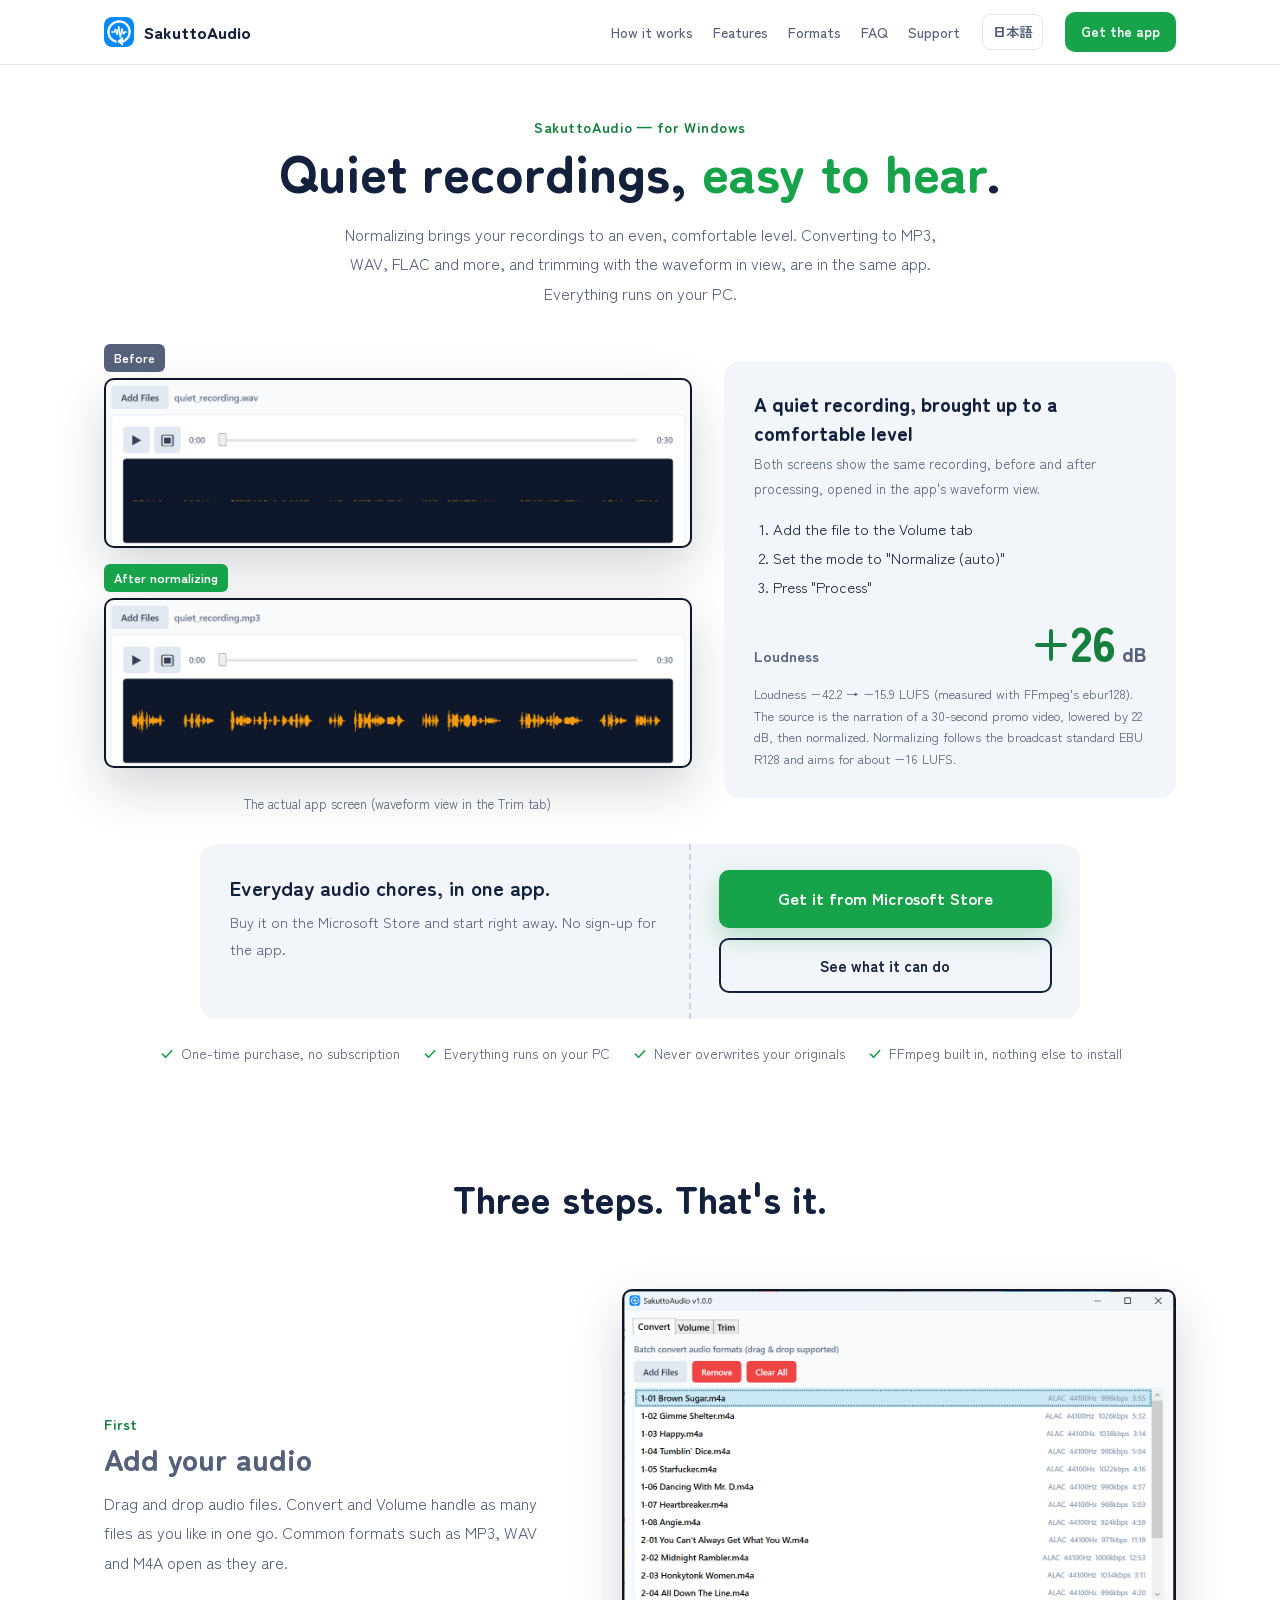
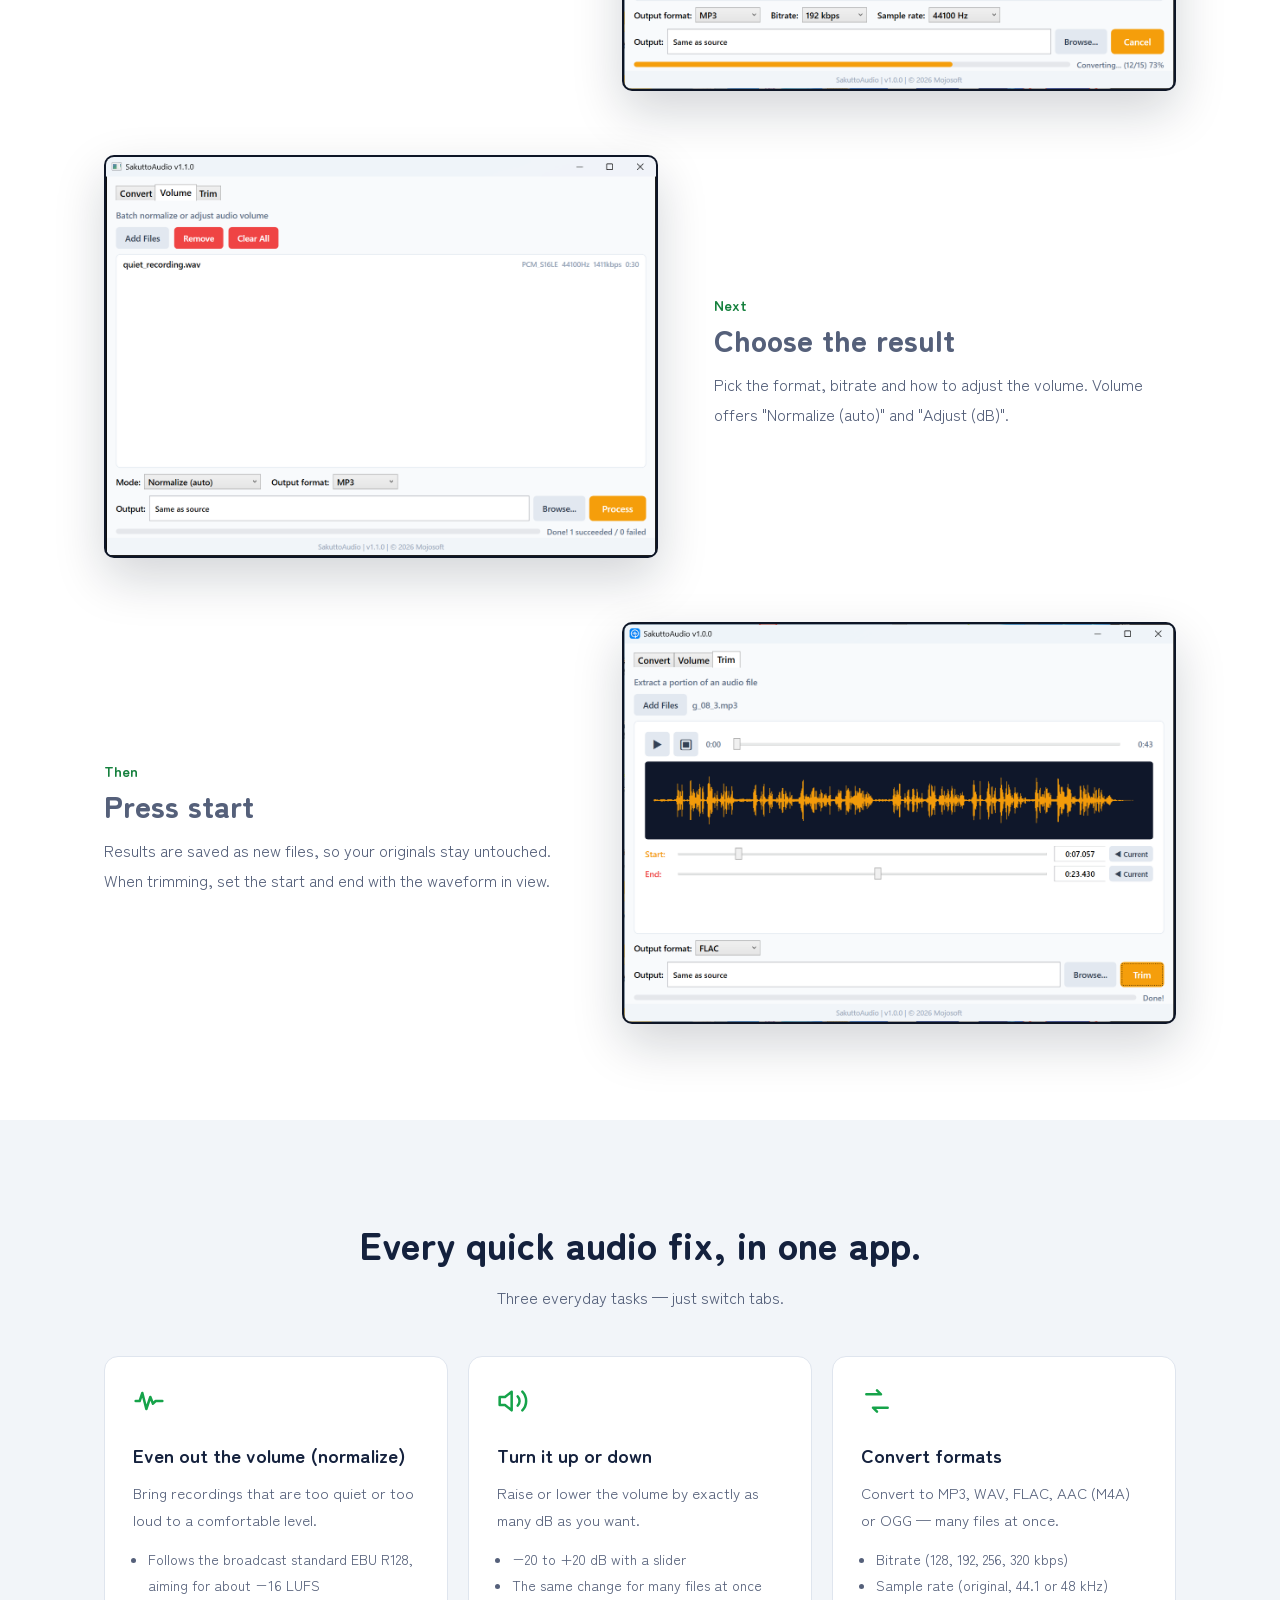
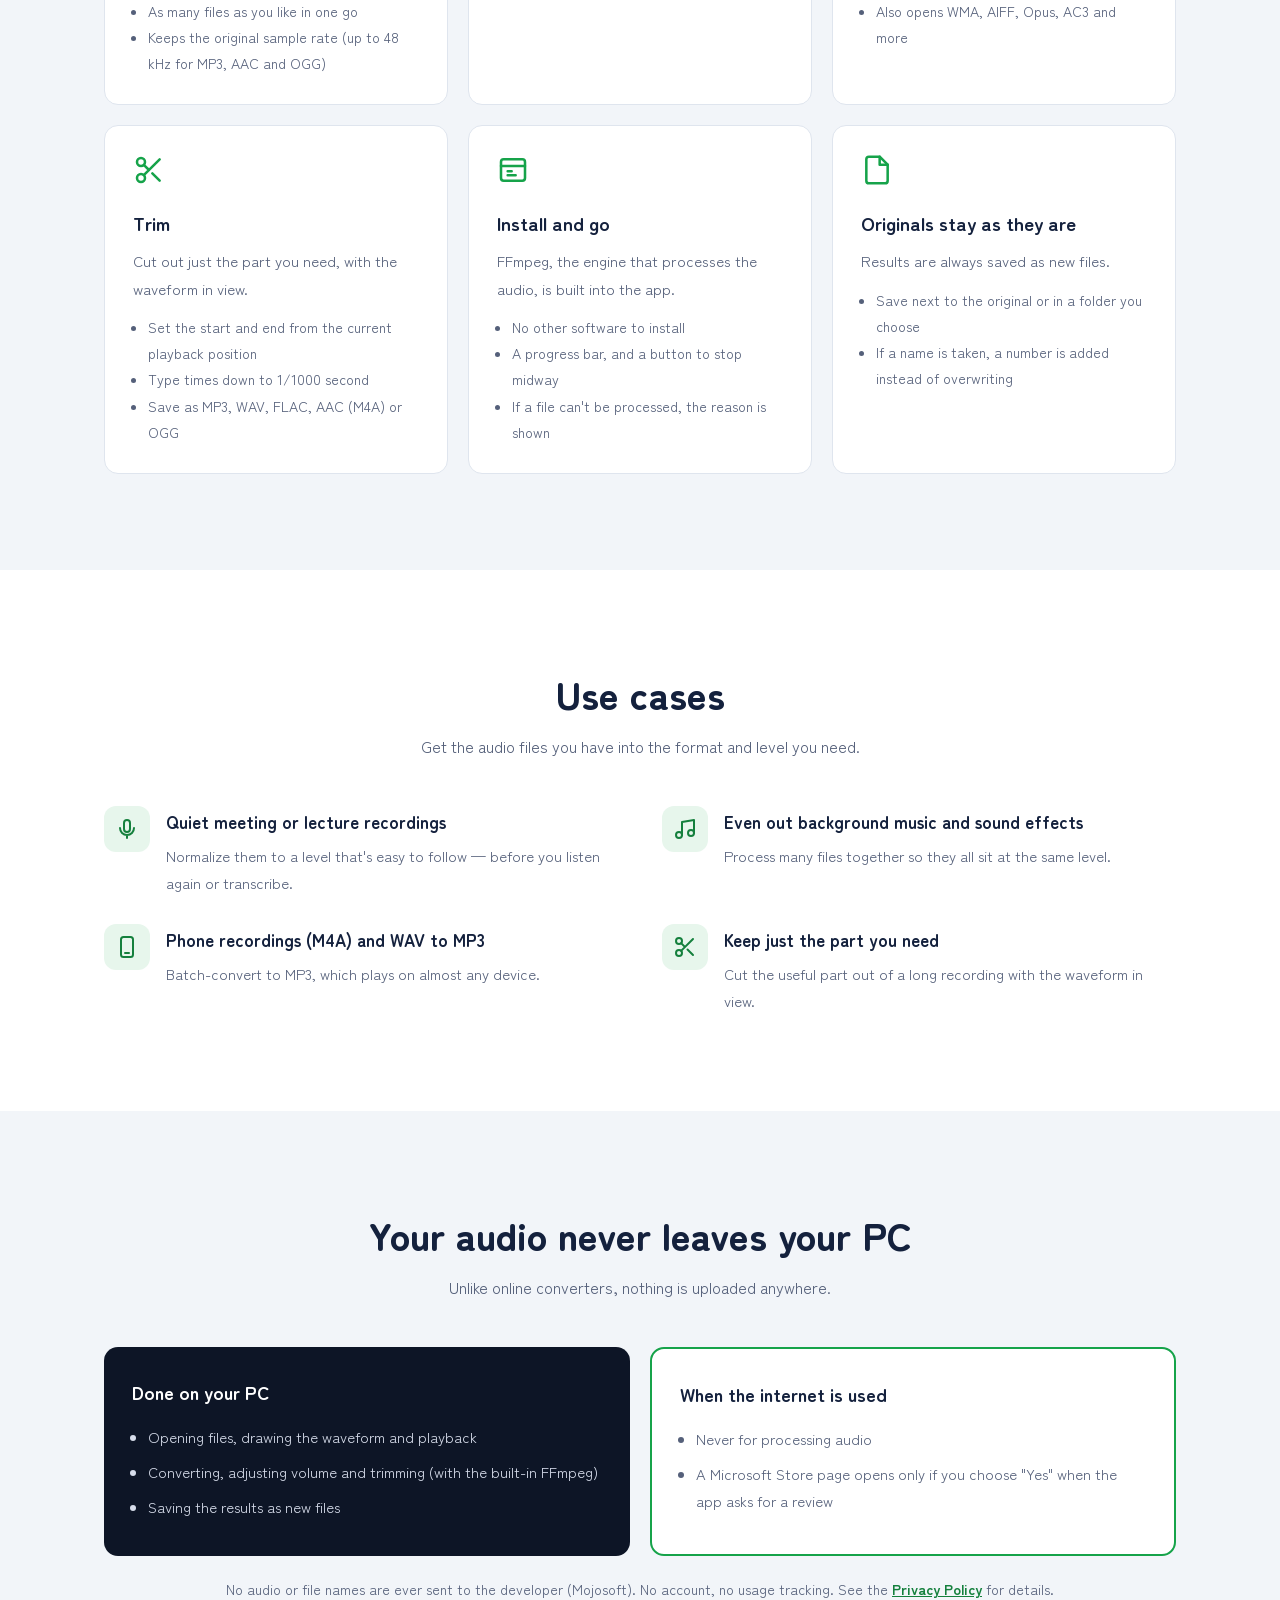
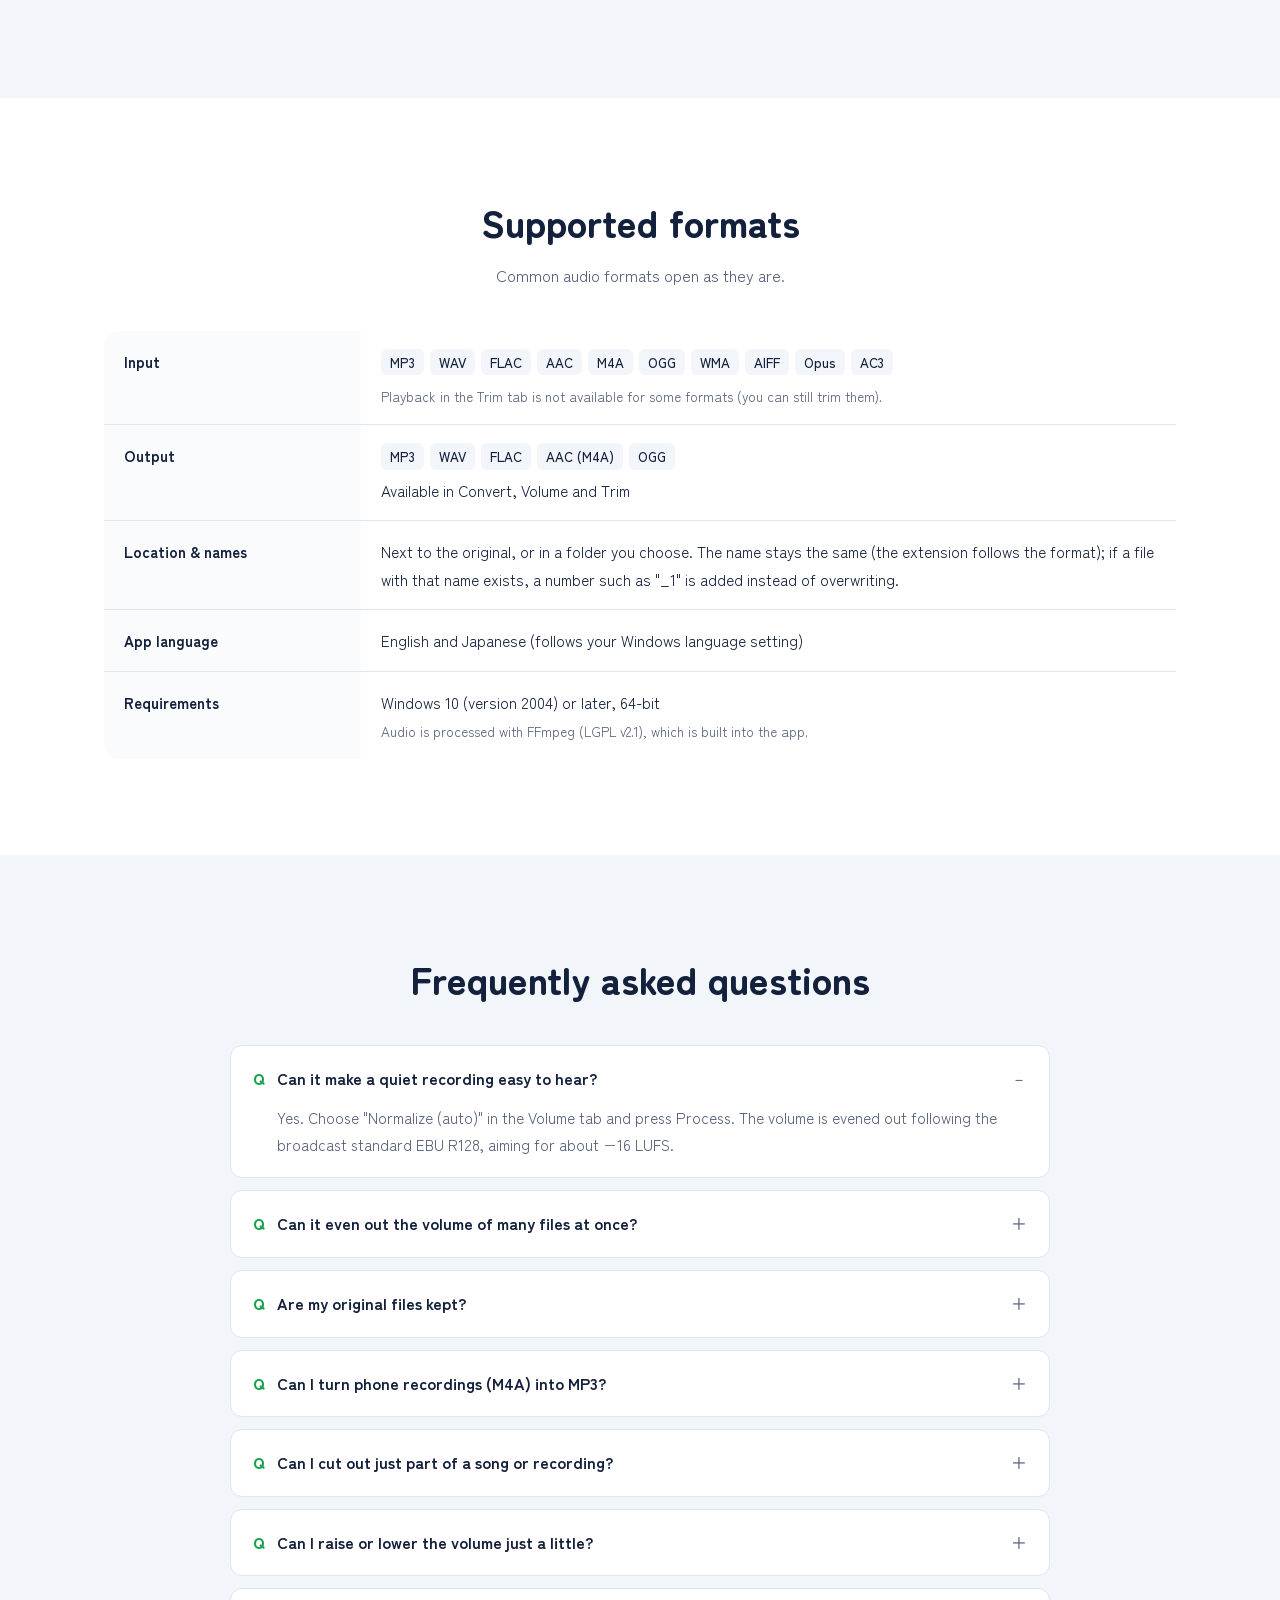
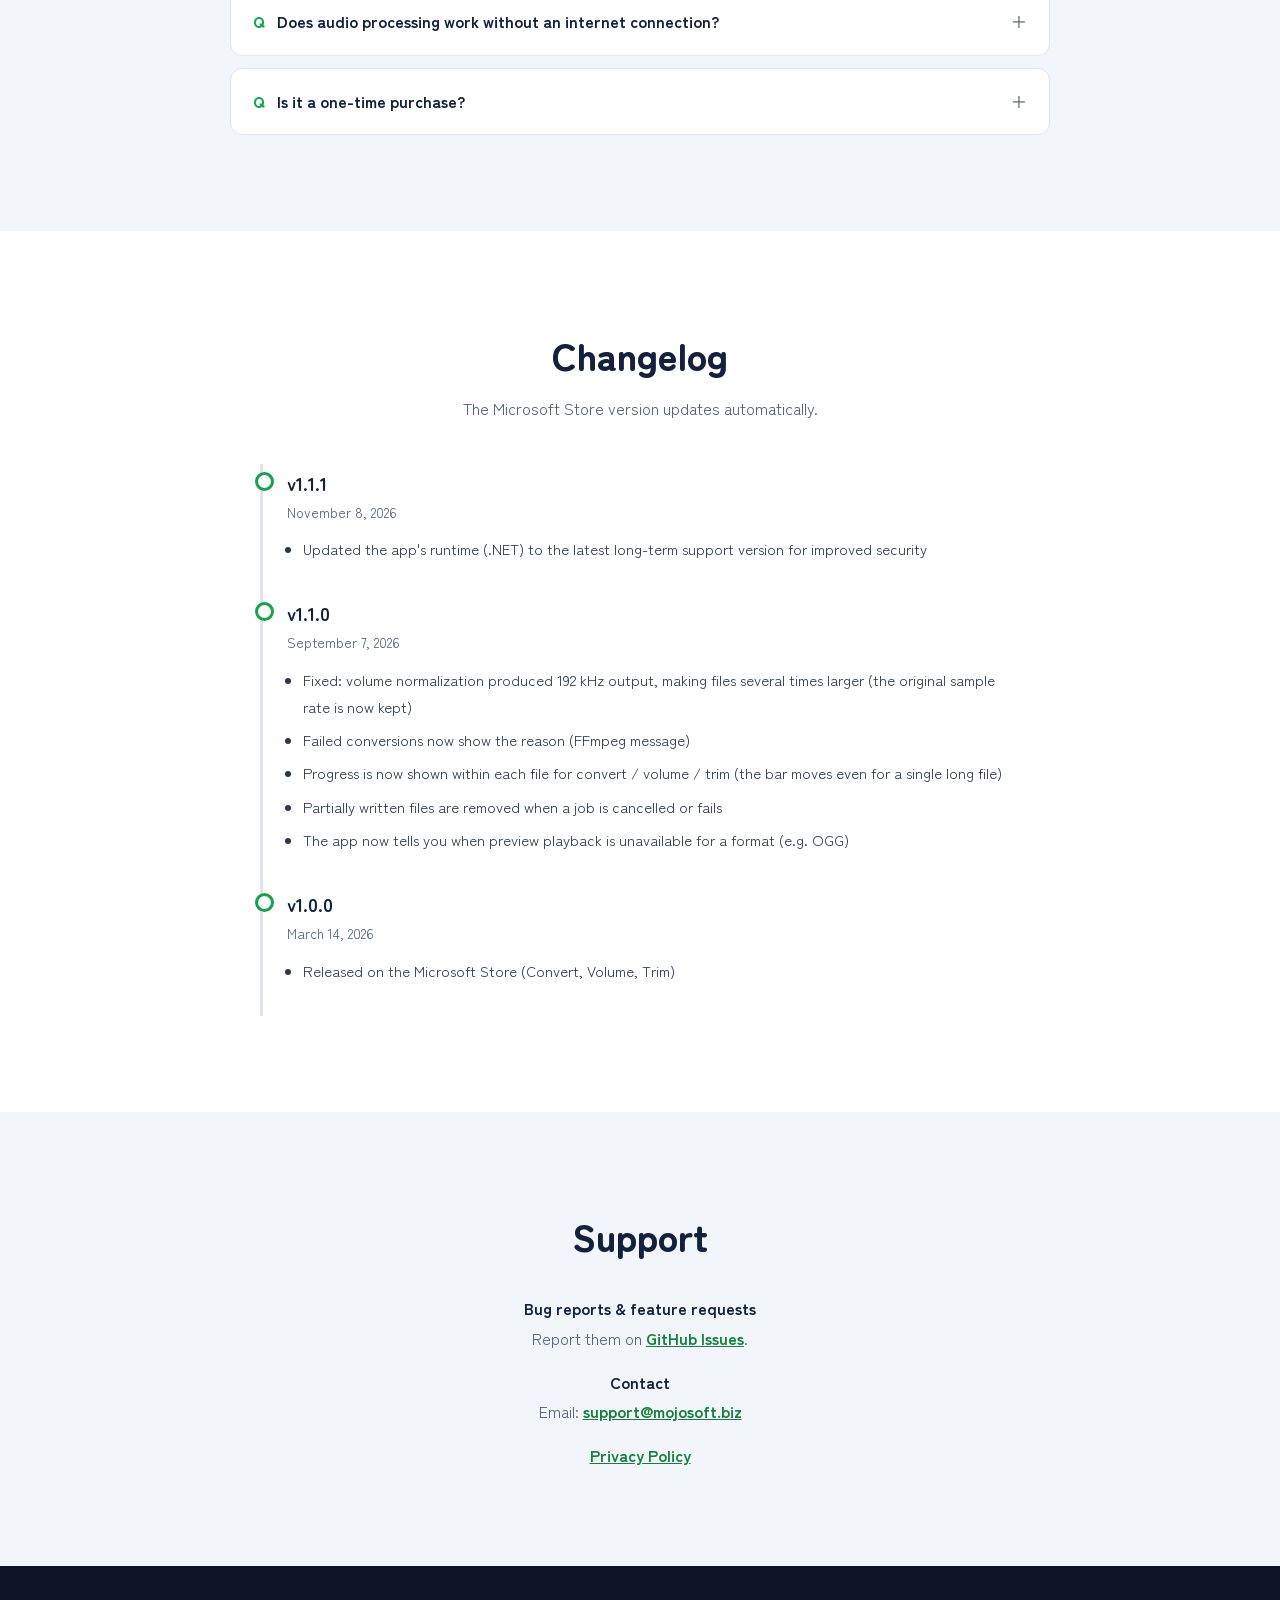
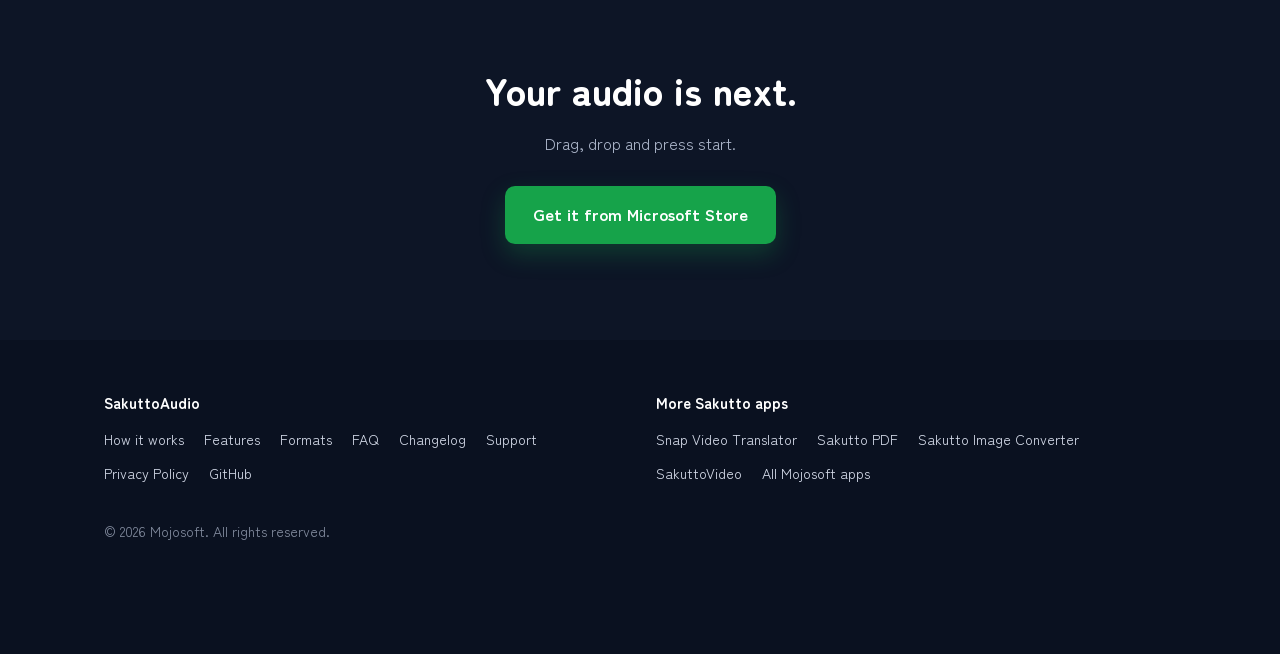
==== commit 1ad215fc: "docs(lp): 更新履歴に v1.1.1 を追加（Store の認定の後に main へ） Co-Authored-By: Claude Opus 5.5 <noreply@anthropic.c" ====
--- a/en/index.html
+++ b/en/index.html
@@ -214,6 +214,12 @@
   <div class="center"><h2 class="h2">Changelog</h2><p class="sub">The Microsoft Store version updates automatically.</p></div>
   <div class="log">
     <article>
+      <h3>v1.1.1</h3><time datetime="2026-11-08">November 8, 2026</time>
+      <ul>
+        <li>Updated the app's runtime (.NET) to the latest long-term support version for improved security</li>
+      </ul>
+    </article>
+    <article>
       <h3>v1.1.0</h3><time datetime="2026-09-07">September 7, 2026</time>
       <ul>
         <li>Fixed: volume normalization produced 192 kHz output, making files several times larger (the original sample rate is now kept)</li>
